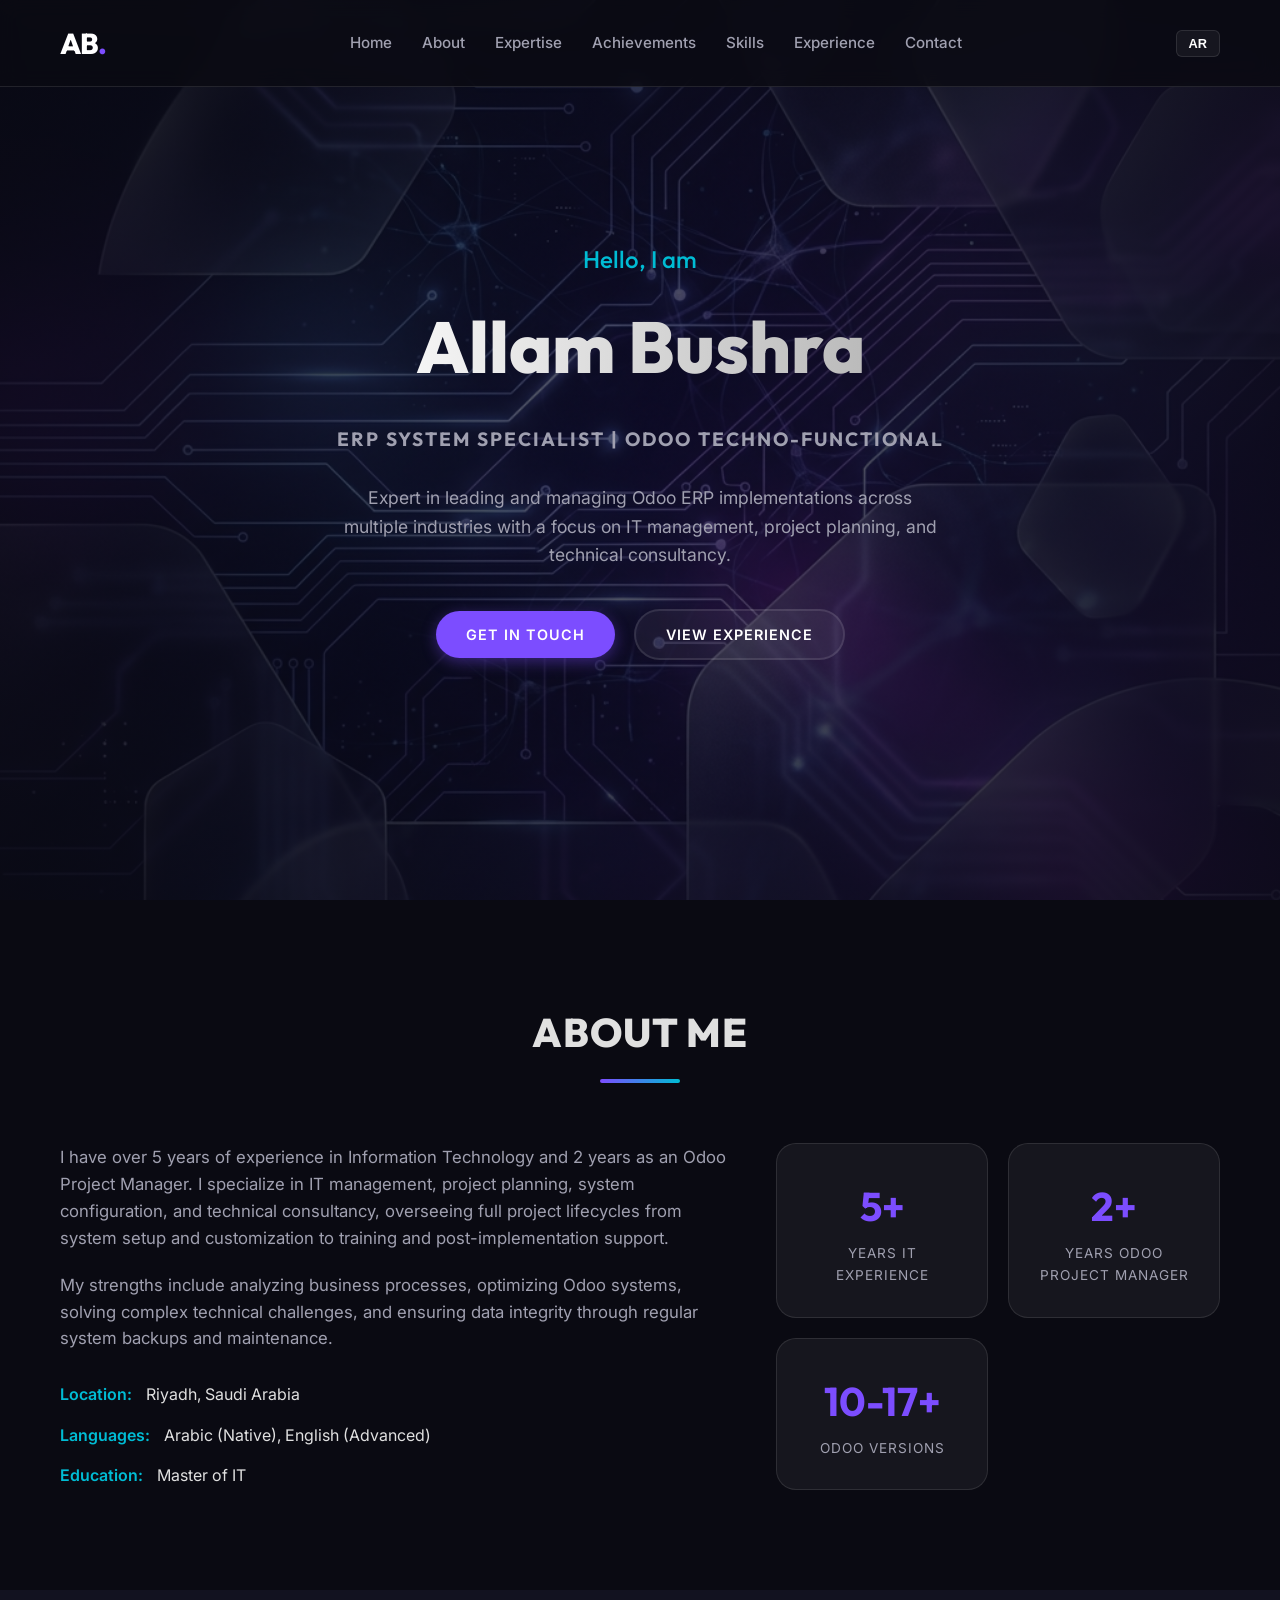
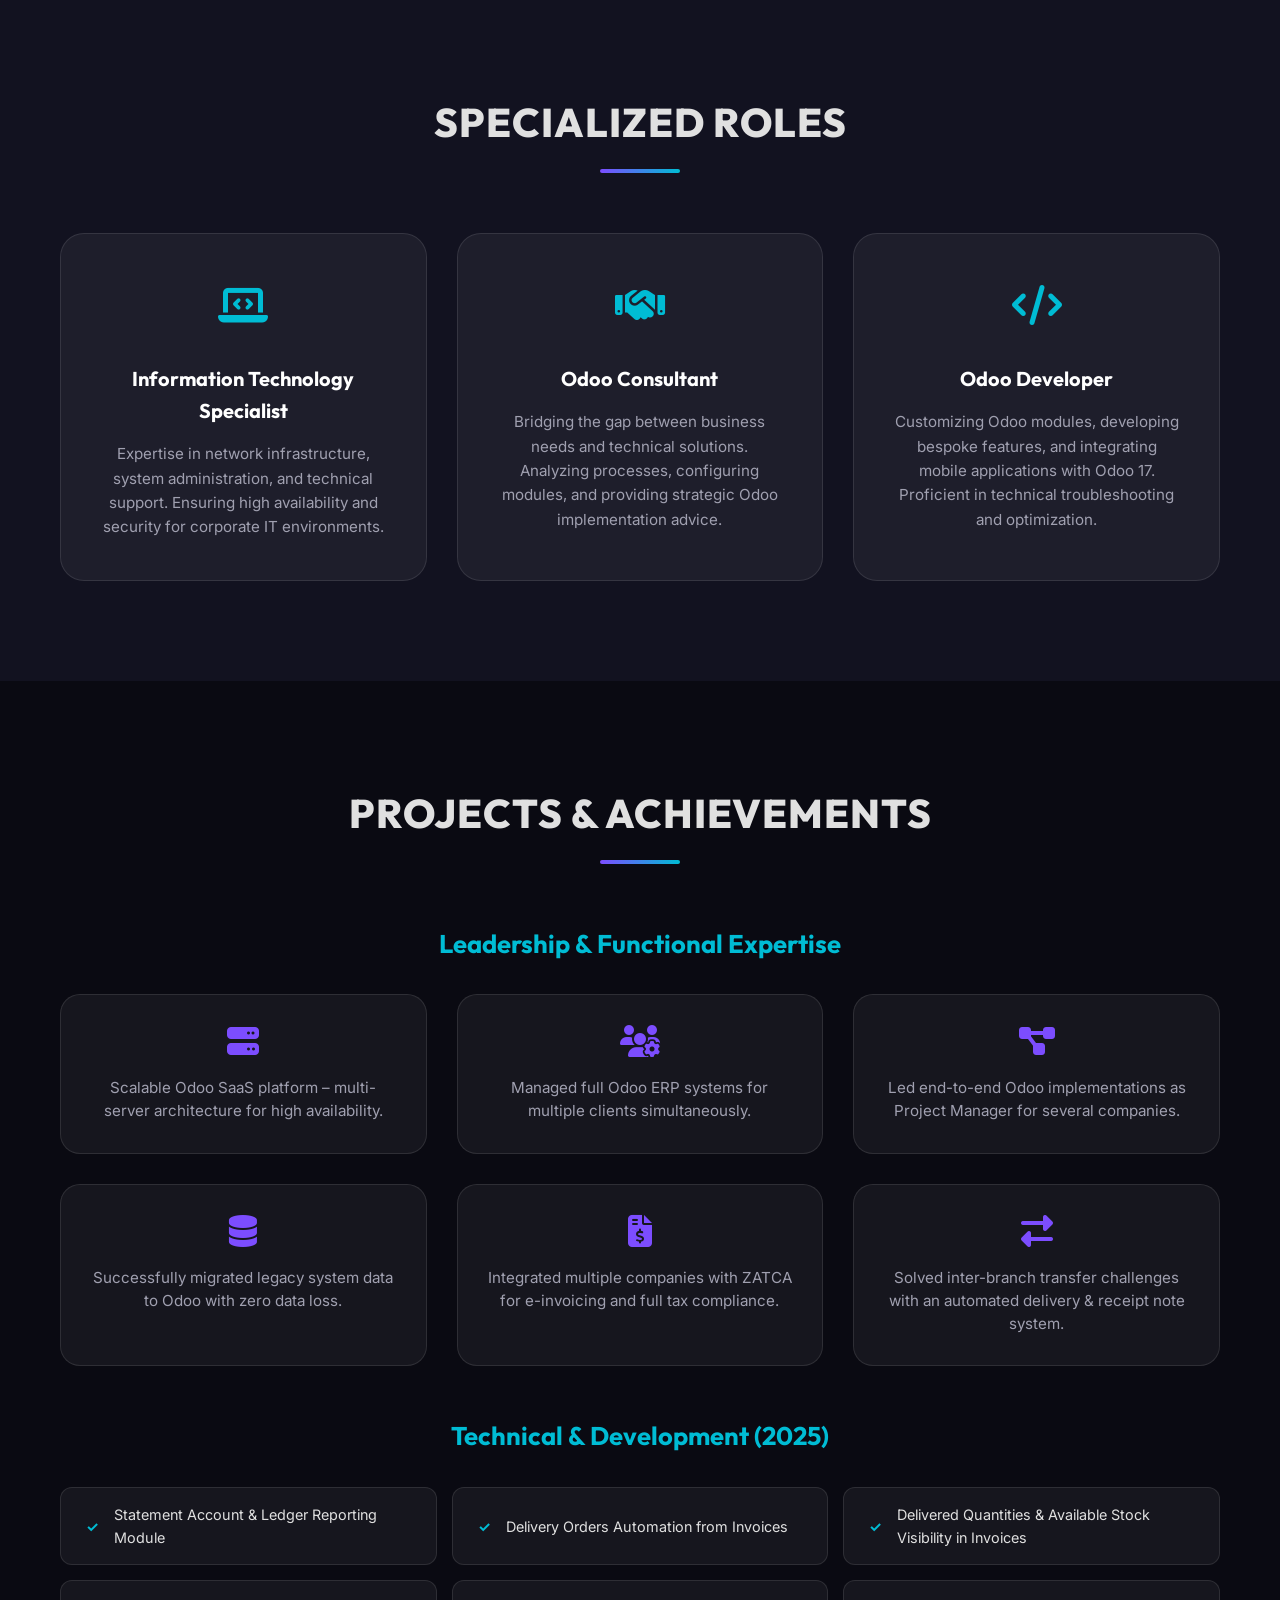
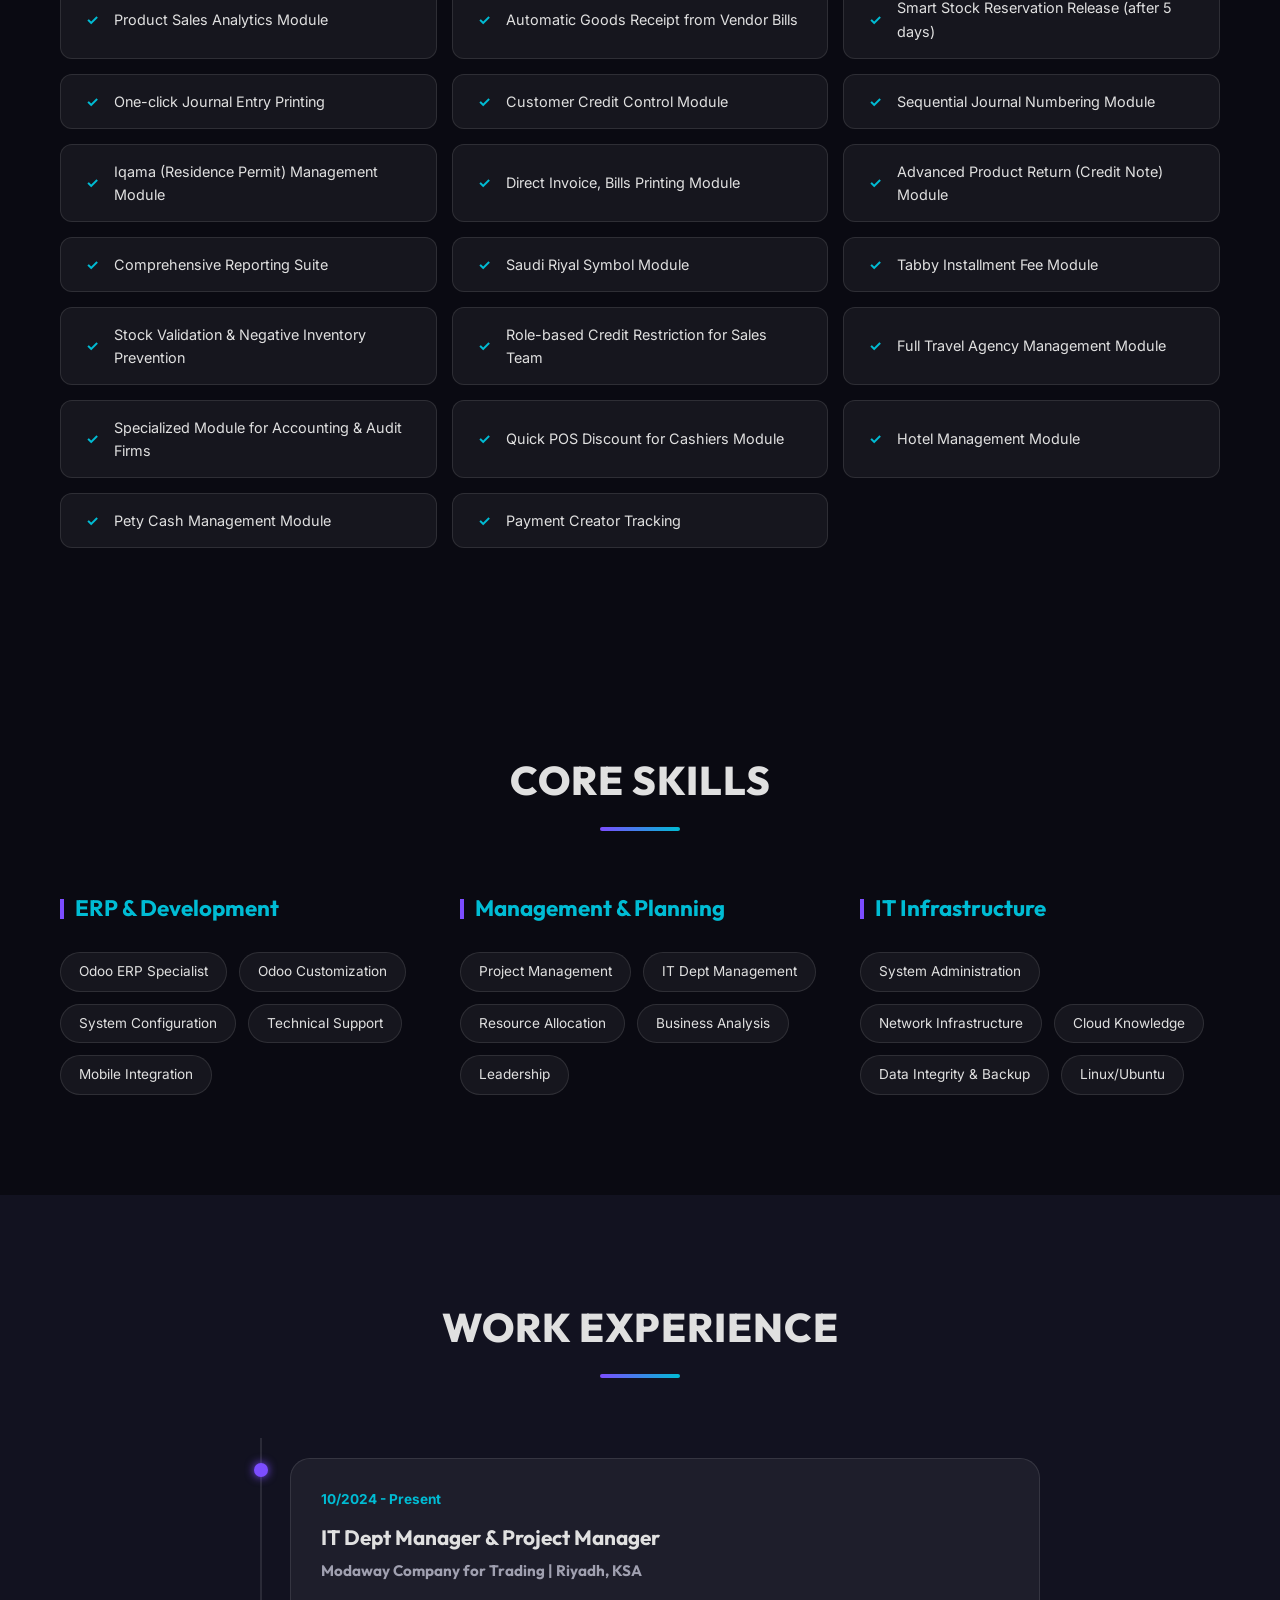
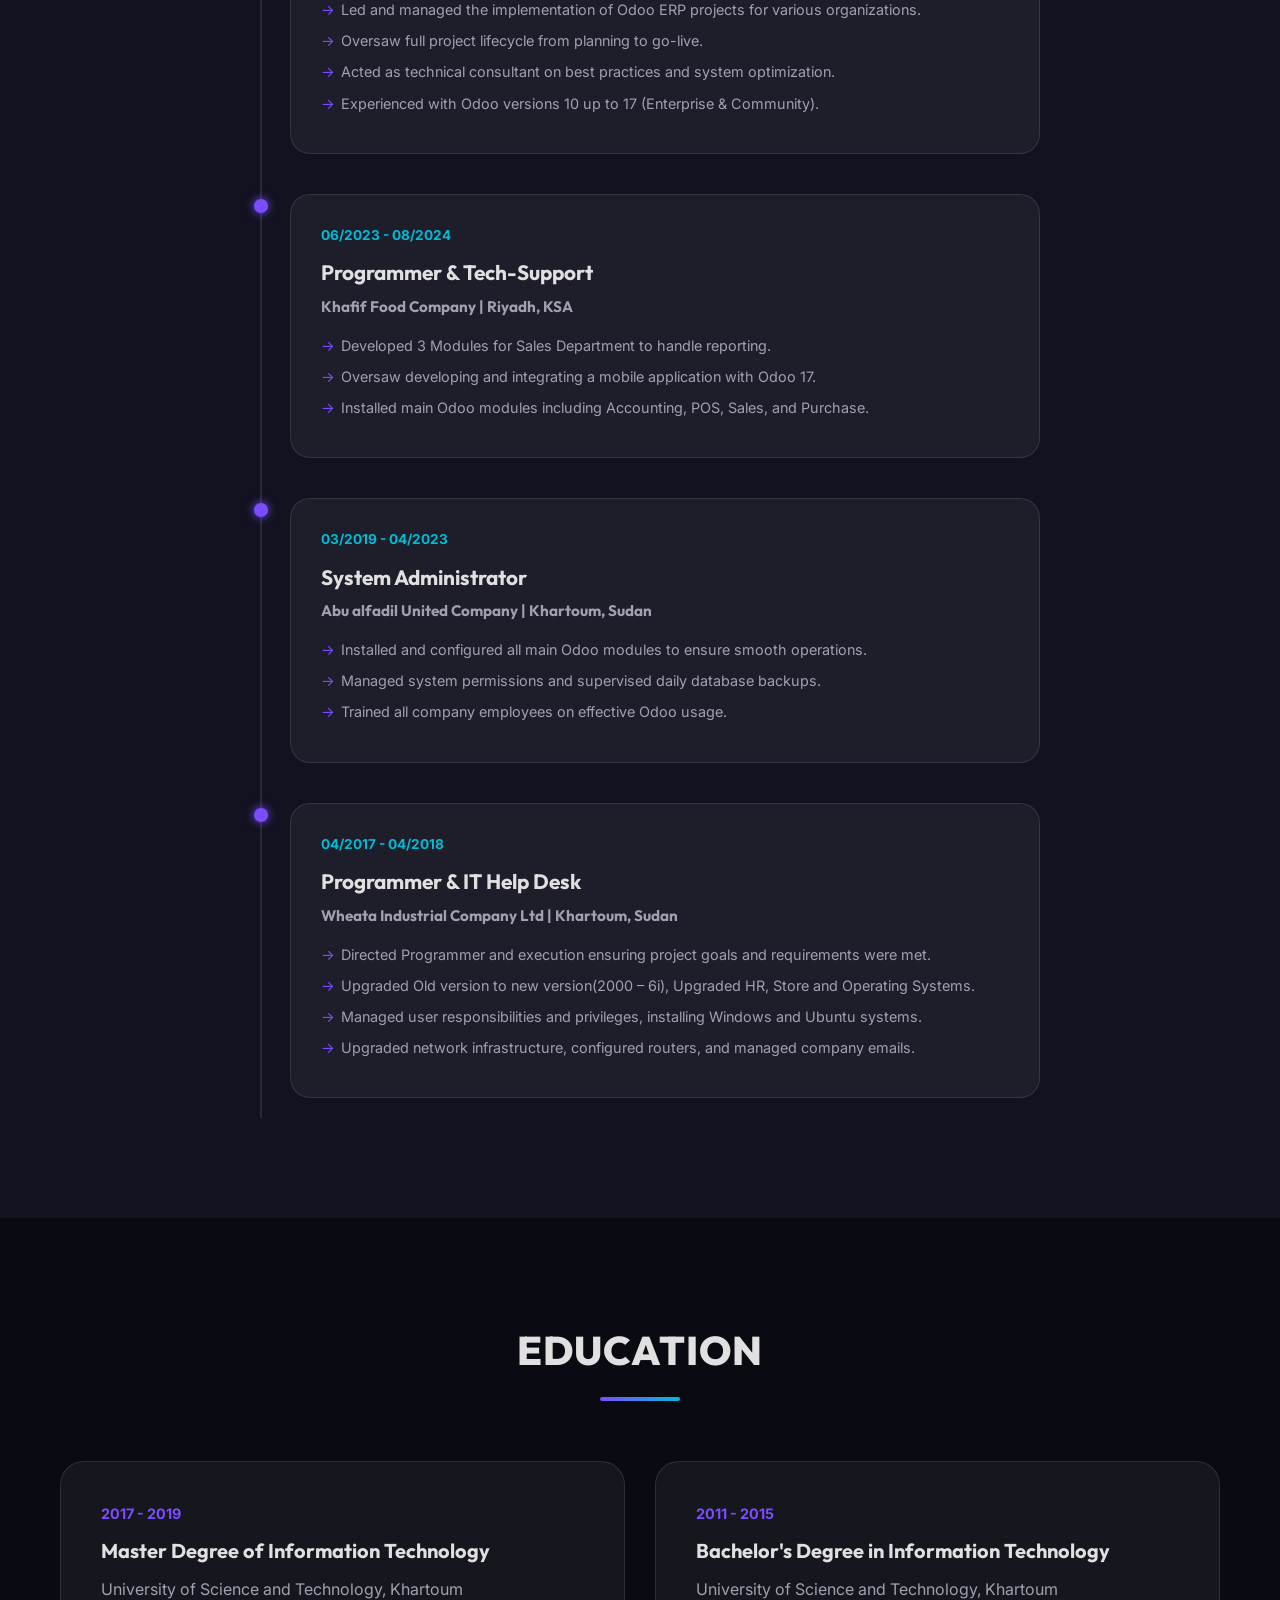
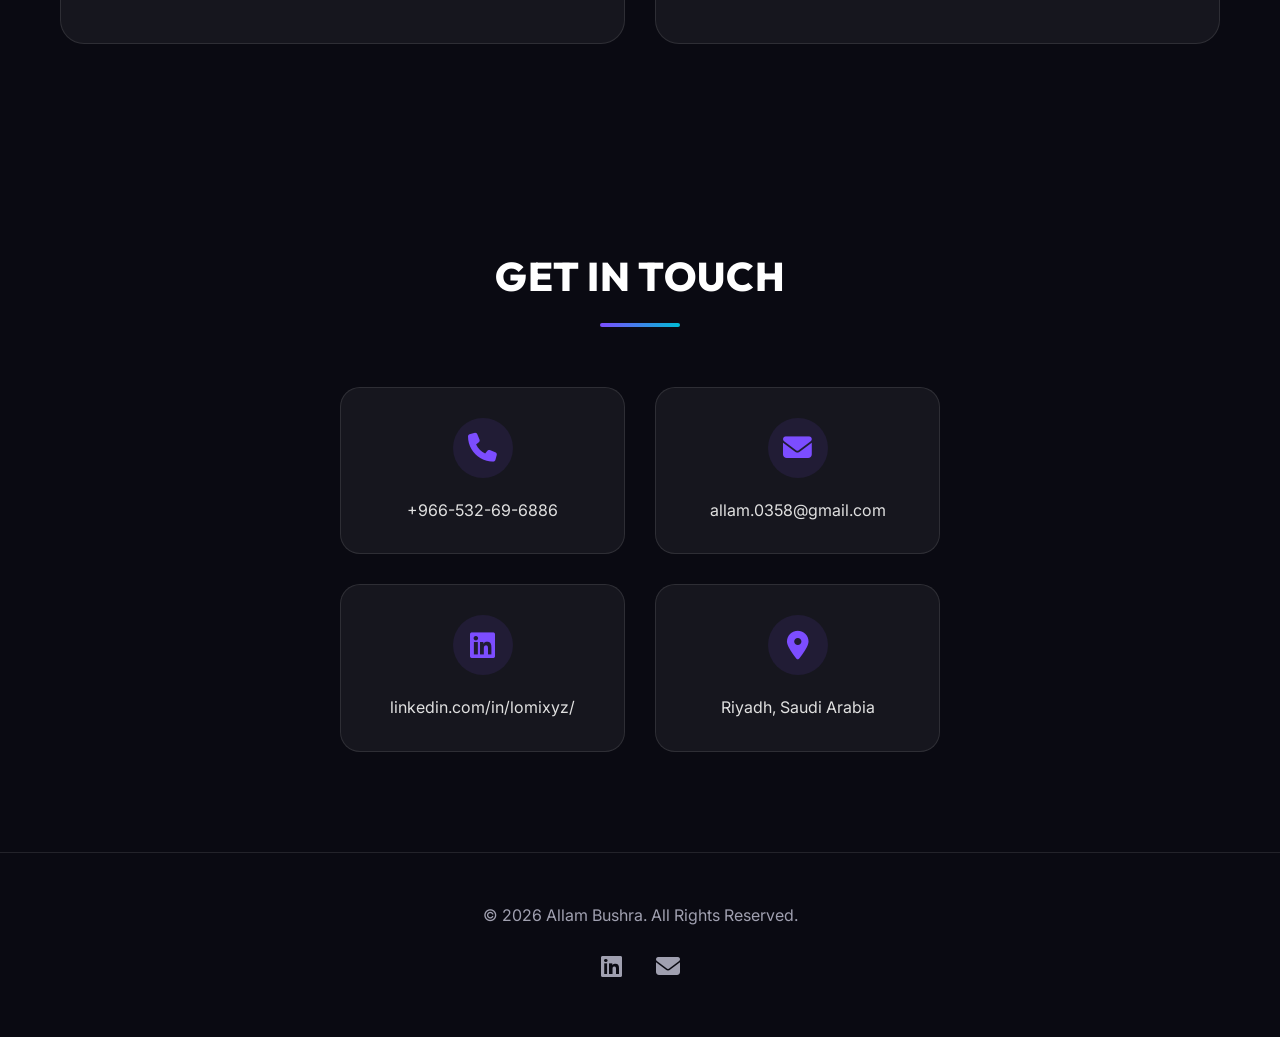
==== index.html @ 1b9d2739 "Add files via upload" ====
<!DOCTYPE html>
<html lang="en">
<head>
    <meta charset="UTF-8">
    <meta name="viewport" content="width=device-width, initial-scale=1.0">
    <title>Allam Bushra | ERP Specialist & Odoo Expert</title>
    <meta name="description" content="Portfolio of Allam Bushra, an ERP System Specialist, Odoo Consultant, and Odoo Developer.">
    <link rel="stylesheet" href="style.css">
    <!-- Google Fonts -->
    <link rel="preconnect" href="https://fonts.googleapis.com">
    <link rel="preconnect" href="https://fonts.gstatic.com" crossorigin>
    <link href="https://fonts.googleapis.com/css2?family=Inter:wght@300;400;500;600;700&family=Outfit:wght@300;400;500;600;700;800&family=Cairo:wght@300;400;600;700;900&display=swap" rel="stylesheet">
    <!-- Font Awesome -->
    <link rel="stylesheet" href="https://cdnjs.cloudflare.com/ajax/libs/font-awesome/6.4.0/css/all.min.css">
</head>
<body>
    <nav id="navbar">
        <div class="container">
            <div class="logo">AB<span>.</span></div>
            <ul class="nav-links">
                <li><a href="#hero" data-en="Home" data-ar="الرئيسية">Home</a></li>
                <li><a href="#about" data-en="About" data-ar="من أنا">About</a></li>
                <li><a href="#expertise" data-en="Expertise" data-ar="الخبرات">Expertise</a></li>
                <li><a href="#achievements" data-en="Achievements" data-ar="الإنجازات">Achievements</a></li>
                <li><a href="#skills" data-en="Skills" data-ar="المهارات">Skills</a></li>
                <li><a href="#experience" data-en="Experience" data-ar="الخبرة">Experience</a></li>
                <li><a href="#contact" data-en="Contact" data-ar="اتصل بي">Contact</a></li>
            </ul>
            <div class="nav-right">
                <button id="lang-toggle" class="lang-btn">AR</button>
                <div class="menu-btn"><i class="fas fa-bars"></i></div>
            </div>
        </div>
    </nav>

    <header id="hero">
        <div class="hero-overlay"></div>
        <div class="container">
            <div class="hero-content">
                <h2 class="fade-in" data-en="Hello, I am" data-ar="مرحباً، أنا">Hello, I am</h2>
                <h1 class="fade-in">Allam Bushra</h1>
                <h3 class="fade-in" data-en="ERP System Specialist | Odoo Techno-Functional" data-ar="أخصائي أنظمة ERP | تقني وظيفي أودو">ERP System Specialist | Odoo Techno-Functional</h3>
                <p class="fade-in" data-en="Expert in leading and managing Odoo ERP implementations across multiple industries with a focus on IT management, project planning, and technical consultancy." data-ar="خبير في قيادة وإدارة تطبيقات Odoo ERP عبر صناعات متعددة مع التركيز على إدارة تكنولوجيا المعلومات وتخطيط المشاريع والاستشارات الفنية.">Expert in leading and managing Odoo ERP implementations across multiple industries with a focus on IT management, project planning, and technical consultancy.</p>
                <div class="hero-btns fade-in">
                    <a href="#contact" class="btn btn-primary" data-en="Get In Touch" data-ar="تواصل معي">Get In Touch</a>
                    <a href="#experience" class="btn btn-secondary" data-en="View Experience" data-ar="عرض الخبرات">View Experience</a>
                </div>
            </div>
        </div>
    </header>

    <section id="about" class="section">
        <div class="container">
            <div class="section-title">
                <h2 data-en="About Me" data-ar="عني">About Me</h2>
                <div class="underline"></div>
            </div>
            <div class="about-grid">
                <div class="about-text">
                    <p data-en="I have over 5 years of experience in Information Technology and 2 years as an Odoo Project Manager. I specialize in IT management, project planning, system configuration, and technical consultancy, overseeing full project lifecycles from system setup and customization to training and post-implementation support." data-ar="لدي أكثر من 5 سنوات من الخبرة في تكنولوجيا المعلومات وسنتين كمدير مشروع أودو. أتخصص في إدارة تكنولوجيا المعلومات، وتخطيط المشاريع، وتكوين الأنظمة، والاستشارات الفنية، والإشراف على دورات حياة المشروع الكاملة من إعداد النظام وتخصيصه إلى التدريب ودعم ما بعد التنفيذ.">I have over 5 years of experience in Information Technology and 2 years as an Odoo Project Manager. I specialize in IT management, project planning, system configuration, and technical consultancy, overseeing full project lifecycles from system setup and customization to training and post-implementation support.</p>
                    <p data-en="My strengths include analyzing business processes, optimizing Odoo systems, solving complex technical challenges, and ensuring data integrity through regular system backups and maintenance." data-ar="تشمل نقاط قوتي تحليل العمليات التجارية، وتحسين أنظمة أودو، وحل التحديات التقنية المعقدة، وضمان سلامة البيانات من خلال النسخ الاحتياطي المنتظم للنظام والصيانة.">My strengths include analyzing business processes, optimizing Odoo systems, solving complex technical challenges, and ensuring data integrity through regular system backups and maintenance.</p>
                    <div class="personal-info">
                        <div class="info-item"><span data-en="Location:" data-ar="الموقع:">Location:</span> <span data-en="Riyadh, Saudi Arabia" data-ar="الرياض، المملكة العربية السعودية">Riyadh, Saudi Arabia</span></div>
                        <div class="info-item"><span data-en="Languages:" data-ar="اللغات:">Languages:</span> <span data-en="Arabic (Native), English (Advanced)" data-ar="العربية (أم)، الإنجليزية (متقدم)">Arabic (Native), English (Advanced)</span></div>
                        <div class="info-item"><span data-en="Education:" data-ar="التعليم:">Education:</span> <span data-en="Master of IT" data-ar="ماجستير تكنولوجيا المعلومات">Master of IT</span></div>
                    </div>
                </div>
                <div class="about-stats">
                    <div class="stat-card">
                        <h3>5+</h3>
                        <p data-en="Years IT Experience" data-ar="سنوات خبرة في تقنية المعلومات">Years IT Experience</p>
                    </div>
                    <div class="stat-card">
                        <h3>2+</h3>
                        <p data-en="Years Odoo Project Manager" data-ar="سنوات كمدير مشروع أودو">Years Odoo Project Manager</p>
                    </div>
                    <div class="stat-card">
                        <h3>10-17+</h3>
                        <p data-en="Odoo Versions" data-ar="إصدارات أودو">Odoo Versions</p>
                    </div>
                </div>
            </div>
        </div>
    </section>

    <section id="expertise" class="section bg-light">
        <div class="container">
            <div class="section-title">
                <h2 data-en="Specialized Roles" data-ar="الأدوار المتخصصة">Specialized Roles</h2>
                <div class="underline"></div>
            </div>
            <div class="expertise-grid">
                <div class="expertise-card fade-up">
                    <div class="icon"><i class="fas fa-laptop-code"></i></div>
                    <h3 data-en="Information Technology Specialist" data-ar="أخصائي تكنولوجيا المعلومات">Information Technology Specialist</h3>
                    <p data-en="Expertise in network infrastructure, system administration, and technical support. Ensuring high availability and security for corporate IT environments." data-ar="خبرة في البنية التحتية للشبكات، وإدارة الأنظمة، والدعم الفني. ضمان التوافر العالي والأمان لبيئات تكنولوجيا المعلومات في الشركات.">Expertise in network infrastructure, system administration, and technical support. Ensuring high availability and security for corporate IT environments.</p>
                </div>
                <div class="expertise-card fade-up">
                    <div class="icon"><i class="fas fa-handshake"></i></div>
                    <h3 data-en="Odoo Consultant" data-ar="مستشار أودو">Odoo Consultant</h3>
                    <p data-en="Bridging the gap between business needs and technical solutions. Analyzing processes, configuring modules, and providing strategic Odoo implementation advice." data-ar="جسور الفجوة بين احتياجات العمل والحلول التقنية. تحليل العمليات، وتكوين الوحدات، وتقديم المشورة الاستراتيجية لتنفيذ أودو.">Bridging the gap between business needs and technical solutions. Analyzing processes, configuring modules, and providing strategic Odoo implementation advice.</p>
                </div>
                <div class="expertise-card fade-up">
                    <div class="icon"><i class="fas fa-code"></i></div>
                    <h3 data-en="Odoo Developer" data-ar="مطور أودو">Odoo Developer</h3>
                    <p data-en="Customizing Odoo modules, developing bespoke features, and integrating mobile applications with Odoo 17. Proficient in technical troubleshooting and optimization." data-ar="تخصيص وحدات أودو، وتطوير ميزات مخصصة، ودمج تطبيقات الهاتف المحمول مع أودو 17. بارع في استكشاف الأخطاء الفنية وإصلاحها والتحسين.">Customizing Odoo modules, developing bespoke features, and integrating mobile applications with Odoo 17. Proficient in technical troubleshooting and optimization.</p>
                </div>
            </div>
        </div>
    </section>
    <section id="achievements" class="section">
        <div class="container">
            <div class="section-title">
                <h2 data-en="Projects & Achievements" data-ar="المشاريع والإنجازات">Projects & Achievements</h2>
                <div class="underline"></div>
            </div>

            <div class="achievement-category">
                <h3 data-en="Leadership & Functional Expertise" data-ar="الخبرة الوظيفية وقيادة المشاريع">Leadership & Functional Expertise</h3>
                <div class="achievement-grid">
                    <div class="achievement-card fade-up">
                        <i class="fas fa-server"></i>
                        <p data-en="Scalable Odoo SaaS platform – multi-server architecture for high availability." data-ar="منصة أودو SaaS قابلة للتوسع - هندسة خوادم متعددة لضمان التوافر العالي.">Scalable Odoo SaaS platform – multi-server architecture for high availability.</p>
                    </div>
                    <div class="achievement-card fade-up">
                        <i class="fas fa-users-cog"></i>
                        <p data-en="Managed full Odoo ERP systems for multiple clients simultaneously." data-ar="إدارة أنظمة أودو ERP الكاملة لعدة عملاء في وقت واحد.">Managed full Odoo ERP systems for multiple clients simultaneously.</p>
                    </div>
                    <div class="achievement-card fade-up">
                        <i class="fas fa-project-diagram"></i>
                        <p data-en="Led end-to-end Odoo implementations as Project Manager for several companies." data-ar="قيادة تنفيذ أودو من البداية إلى النهاية كمدير مشروع لعدة شركات.">Led end-to-end Odoo implementations as Project Manager for several companies.</p>
                    </div>
                    <div class="achievement-card fade-up">
                        <i class="fas fa-database"></i>
                        <p data-en="Successfully migrated legacy system data to Odoo with zero data loss." data-ar="ترحيل بيانات الأنظمة القديمة بنجاح إلى أودو دون فقدان أي بيانات.">Successfully migrated legacy system data to Odoo with zero data loss.</p>
                    </div>
                    <div class="achievement-card fade-up">
                        <i class="fas fa-file-invoice-dollar"></i>
                        <p data-en="Integrated multiple companies with ZATCA for e-invoicing and full tax compliance." data-ar="ربط عدة شركات مع هيئة الزكاة والضريبة والجمارك (ZATCA) للفلترة الإلكترونية والامتثال الضريبي الكامل.">Integrated multiple companies with ZATCA for e-invoicing and full tax compliance.</p>
                    </div>
                    <div class="achievement-card fade-up">
                        <i class="fas fa-exchange-alt"></i>
                        <p data-en="Solved inter-branch transfer challenges with an automated delivery & receipt note system." data-ar="حل تحديات التحويل بين الفروع باستخدام نظام آلي لمذكرات التسليم والاستلام.">Solved inter-branch transfer challenges with an automated delivery & receipt note system.</p>
                    </div>
                </div>
            </div>

            <div class="achievement-category mt-50">
                <h3 data-en="Technical & Development (2025)" data-ar="الإنجازات التقنية والتطويرية (2025)">Technical & Development (2025)</h3>
                <div class="achievement-list">
                    <div class="achievement-item fade-up" data-en="Statement Account & Ledger Reporting Module" data-ar="موديول كشف الحساب وتقارير الأستاذ العام">Statement Account & Ledger Reporting Module</div>
                    <div class="achievement-item fade-up" data-en="Delivery Orders Automation from Invoices" data-ar="أتمتة أوامر التسليم من الفواتير (توليد آلي لأوامر المخزون)">Delivery Orders Automation from Invoices</div>
                    <div class="achievement-item fade-up" data-en="Delivered Quantities & Available Stock Visibility in Invoices" data-ar="رؤية الكميات المسلمة والمخزون المتاح داخل الفواتير">Delivered Quantities & Available Stock Visibility in Invoices</div>
                    <div class="achievement-item fade-up" data-en="Product Sales Analytics Module" data-ar="موديول تحليلات مبيعات المنتجات">Product Sales Analytics Module</div>
                    <div class="achievement-item fade-up" data-en="Automatic Goods Receipt from Vendor Bills" data-ar="استلام البضائع الآلي من فواتير الموردين">Automatic Goods Receipt from Vendor Bills</div>
                    <div class="achievement-item fade-up" data-en="Smart Stock Reservation Release (after 5 days)" data-ar="إلغاء حجز المخزون الذكي (بعد 5 أيام)">Smart Stock Reservation Release (after 5 days)</div>
                    <div class="achievement-item fade-up" data-en="One-click Journal Entry Printing" data-ar="طباعة قيود اليومية بنقرة واحدة">One-click Journal Entry Printing</div>
                    <div class="achievement-item fade-up" data-en="Customer Credit Control Module" data-ar="موديول التحكم في ائتمان العملاء (منع الفواتير المتأخرة)">Customer Credit Control Module</div>
                    <div class="achievement-item fade-up" data-en="Sequential Journal Numbering Module" data-ar="موديول الترقيم التسلسلي لليومية لتسهيل الأرشفة">Sequential Journal Numbering Module</div>
                    <div class="achievement-item fade-up" data-en="Iqama (Residence Permit) Management Module" data-ar="موديول إدارة الإقامات (متابعة - تجديد - انتهاء)">Iqama (Residence Permit) Management Module</div>
                    <div class="achievement-item fade-up" data-en="Direct Invoice, Bills Printing Module" data-ar="موديول الطباعة المباشرة للفواتير والمطالبات">Direct Invoice, Bills Printing Module</div>
                    <div class="achievement-item fade-up" data-en="Advanced Product Return (Credit Note) Module" data-ar="موديول مرتجع المنتجات المتقدم (إشعار دائن ذكي)">Advanced Product Return (Credit Note) Module</div>
                    <div class="achievement-item fade-up" data-en="Comprehensive Reporting Suite" data-ar="مجموعة تقارير شاملة (مبيعات، مناديب، تحصيلات)">Comprehensive Reporting Suite</div>
                    <div class="achievement-item fade-up" data-en="Saudi Riyal Symbol Module" data-ar="موديول رمز الريال السعودي">Saudi Riyal Symbol Module</div>
                    <div class="achievement-item fade-up" data-en="Tabby Installment Fee Module" data-ar="موديول رسوم أقساط تابي">Tabby Installment Fee Module</div>
                    <div class="achievement-item fade-up" data-en="Stock Validation & Negative Inventory Prevention" data-ar="التحقق من المخزون ومنع المخزون السالب">Stock Validation & Negative Inventory Prevention</div>
                    <div class="achievement-item fade-up" data-en="Role-based Credit Restriction for Sales Team" data-ar="قيود الائتمان القائمة على الأدوار لفريق المبيعات">Role-based Credit Restriction for Sales Team</div>
                    <div class="achievement-item fade-up" data-en="Full Travel Agency Management Module" data-ar="موديول كامل لإدارة وكالات السفر والسياحة">Full Travel Agency Management Module</div>
                    <div class="achievement-item fade-up" data-en="Specialized Module for Accounting & Audit Firms" data-ar="موديول متخصص لشركات المحاسبة والمراجعة">Specialized Module for Accounting & Audit Firms</div>
                    <div class="achievement-item fade-up" data-en="Quick POS Discount for Cashiers Module" data-ar="موديول خصم نقاط البيع السريع للكاشير">Quick POS Discount for Cashiers Module</div>
                    <div class="achievement-item fade-up" data-en="Hotel Management Module" data-ar="موديول إدارة الفنادق (حجز غرف، طلبات عبر الإنترنت)">Hotel Management Module</div>
                    <div class="achievement-item fade-up" data-en="Pety Cash Management Module" data-ar="موديول إدارة العهدة النقدية (المصروفات النثرية)">Petty Cash Management Module</div>
                    <div class="achievement-item fade-up" data-en="Payment Creator Tracking" data-ar="تتبع منشئ الدفع (إظهار من قام بإنشاء كل دفعة)">Payment Creator Tracking</div>
                </div>
            </div>
        </div>
    </section>
    <section id="skills" class="section">
        <div class="container">
            <div class="section-title">
                <h2 data-en="Core Skills" data-ar="المهارات الأساسية">Core Skills</h2>
                <div class="underline"></div>
            </div>
            <div class="skills-grid">
                <div class="skill-category">
                    <h3 data-en="ERP & Development" data-ar="ERP والتطوير">ERP & Development</h3>
                    <div class="skill-tags">
                        <span class="tag" data-en="Odoo ERP Specialist" data-ar="أخصائي أودو ERP">Odoo ERP Specialist</span>
                        <span class="tag" data-en="Odoo Customization" data-ar="تخصيص أودو">Odoo Customization</span>
                        <span class="tag" data-en="System Configuration" data-ar="تكوين الأنظمة">System Configuration</span>
                        <span class="tag" data-en="Technical Support" data-ar="الدعم الفني">Technical Support</span>
                        <span class="tag" data-en="Mobile Integration" data-ar="تكامل الهاتف المحمول">Mobile Integration</span>
                    </div>
                </div>
                <div class="skill-category">
                    <h3 data-en="Management & Planning" data-ar="الإدارة والتخطيط">Management & Planning</h3>
                    <div class="skill-tags">
                        <span class="tag" data-en="Project Management" data-ar="إدارة المشاريع">Project Management</span>
                        <span class="tag" data-en="IT Dept Management" data-ar="إدارة قسم تقنية المعلومات">IT Dept Management</span>
                        <span class="tag" data-en="Resource Allocation" data-ar="تخصيص الموارد">Resource Allocation</span>
                        <span class="tag" data-en="Business Analysis" data-ar="تحليل الأعمال">Business Analysis</span>
                        <span class="tag" data-en="Leadership" data-ar="القيادة">Leadership</span>
                    </div>
                </div>
                <div class="skill-category">
                    <h3 data-en="IT Infrastructure" data-ar="البنية التحتية">IT Infrastructure</h3>
                    <div class="skill-tags">
                        <span class="tag" data-en="System Administration" data-ar="إدارة الأنظمة">System Administration</span>
                        <span class="tag" data-en="Network Infrastructure" data-ar="البنية التحتية للشبكة">Network Infrastructure</span>
                        <span class="tag" data-en="Cloud Knowledge" data-ar="معرفة سحابية">Cloud Knowledge</span>
                        <span class="tag" data-en="Data Integrity & Backup" data-ar="سلامة البيانات والنسخ الاحتياطي">Data Integrity & Backup</span>
                        <span class="tag" data-en="Linux/Ubuntu" data-ar="لينكس/أوبونتو">Linux/Ubuntu</span>
                    </div>
                </div>
            </div>
        </div>
    </section>

    <section id="experience" class="section bg-light">
        <div class="container">
            <div class="section-title">
                <h2 data-en="Work Experience" data-ar="الخبرة العملية">Work Experience</h2>
                <div class="underline"></div>
            </div>
            <div class="timeline">
                <div class="timeline-item">
                    <div class="timeline-dot"></div>
                    <div class="timeline-content">
                        <span class="date">10/2024 - <span data-en="Present" data-ar="الآن">Present</span></span>
                        <h3 data-en="IT Dept Manager & Project Manager" data-ar="مدير قسم تكنولوجيا المعلومات ومدير مشروع">IT Dept Manager & Project Manager</h3>
                        <h4 data-en="Modaway Company for Trading | Riyadh, KSA" data-ar="شركة موداواي للتجارة | الرياض، المملكة العربية السعودية">Modaway Company for Trading | Riyadh, KSA</h4>
                        <ul>
                            <li data-en="Led and managed the implementation of Odoo ERP projects for various organizations." data-ar="قيادة وإدارة تنفيذ مشاريع أودو ERP لمختلف المنظمات.">Led and managed the implementation of Odoo ERP projects for various organizations.</li>
                            <li data-en="Oversaw full project lifecycle from planning to go-live." data-ar="الإشراف على دورة حياة المشروع الكاملة من التخطيط إلى التشغيل.">Oversaw full project lifecycle from planning to go-live.</li>
                            <li data-en="Acted as technical consultant on best practices and system optimization." data-ar="العمل كمستشار فني لأفضل الممارسات وتحسين الأنظمة.">Acted as technical consultant on best practices and system optimization.</li>
                            <li data-en="Experienced with Odoo versions 10 up to 17 (Enterprise & Community)." data-ar="خبرة في إصدارات أودو من 10 إلى 17 (نسخ المؤسسات والمجتمع).">Experienced with Odoo versions 10 up to 17 (Enterprise & Community).</li>
                        </ul>
                    </div>
                </div>
                <div class="timeline-item">
                    <div class="timeline-dot"></div>
                    <div class="timeline-content">
                        <span class="date">06/2023 - 08/2024</span>
                        <h3 data-en="Programmer & Tech-Support" data-ar="مبرمج ودعم فني">Programmer & Tech-Support</h3>
                        <h4 data-en="Khafif Food Company | Riyadh, KSA" data-ar="شركة خفيف للمواد الغذائية | الرياض، المملكة العربية السعودية">Khafif Food Company | Riyadh, KSA</h4>
                        <ul>
                            <li data-en="Developed 3 Modules for Sales Department to handle reporting." data-ar="تطوير 3 وحدات لقسم المبيعات للتعامل مع التقارير.">Developed 3 Modules for Sales Department to handle reporting.</li>
                            <li data-en="Oversaw developing and integrating a mobile application with Odoo 17." data-ar="الإشراف على تطوير ودمج تطبيق الهاتف المحمول مع أودو 17.">Oversaw developing and integrating a mobile application with Odoo 17.</li>
                            <li data-en="Installed main Odoo modules including Accounting, POS, Sales, and Purchase." data-ar="تثبيت وحدات أودو الرئيسية بما في ذلك المحاسبة، ونقاط البيع، والمبيعات، والمشتريات.">Installed main Odoo modules including Accounting, POS, Sales, and Purchase.</li>
                        </ul>
                    </div>
                </div>
                <div class="timeline-item">
                    <div class="timeline-dot"></div>
                    <div class="timeline-content">
                        <span class="date">03/2019 - 04/2023</span>
                        <h3 data-en="System Administrator" data-ar="مدير نظام">System Administrator</h3>
                        <h4 data-en="Abu alfadil United Company | Khartoum, Sudan" data-ar="شركة أبو الفضل المتحدة | الخرطوم، السودان">Abu alfadil United Company | Khartoum, Sudan</h4>
                        <ul>
                            <li data-en="Installed and configured all main Odoo modules to ensure smooth operations." data-ar="تثبيت وتكوين جميع وحدات أودو الرئيسية لضمان سلاسة العمليات.">Installed and configured all main Odoo modules to ensure smooth operations.</li>
                            <li data-en="Managed system permissions and supervised daily database backups." data-ar="إدارة أذونات النظام والإشراف على النسخ الاحتياطي اليومي لقاعدة البيانات.">Managed system permissions and supervised daily database backups.</li>
                            <li data-en="Trained all company employees on effective Odoo usage." data-ar="تدريب جميع موظفي الشركة على الاستخدام الفعال لأودو.">Trained all company employees on effective Odoo usage.</li>
                        </ul>
                    </div>
                </div>
                <div class="timeline-item">
                    <div class="timeline-dot"></div>
                    <div class="timeline-content">
                        <span class="date">04/2017 - 04/2018</span>
                        <h3 data-en="Programmer & IT Help Desk" data-ar="مبرمج ودعم فني تقني">Programmer & IT Help Desk</h3>
                        <h4 data-en="Wheata Industrial Company Ltd | Khartoum, Sudan" data-ar="شركة ويتا الصناعية المحدودة | الخرطوم، السودان">Wheata Industrial Company Ltd | Khartoum, Sudan</h4>
                        <ul>
                            <li data-en="Directed Programmer and execution ensuring project goals and requirements were met." data-ar="توجيه البرمجة والتنفيذ لضمان تلبية أهداف ومتطلبات المشروع.">Directed Programmer and execution ensuring project goals and requirements were met.</li>
                            <li data-en="Upgraded Old version to new version(2000 – 6i), Upgraded HR, Store and Operating Systems." data-ar="ترقية الإصدار القديم إلى الجديد (2000 – 6i)، وترقية أنظمة الموارد البشرية والمخازن والتشغيل.">Upgraded Old version to new version(2000 – 6i), Upgraded HR, Store and Operating Systems.</li>
                            <li data-en="Managed user responsibilities and privileges, installing Windows and Ubuntu systems." data-ar="إدارة مسؤوليات وصلاحيات المستخدمين، وتثبيت أنظمة ويندوز وأوبونتو.">Managed user responsibilities and privileges, installing Windows and Ubuntu systems.</li>
                            <li data-en="Upgraded network infrastructure, configured routers, and managed company emails." data-ar="ترقية البنية التحتية للشبكة، وتكوين أجهزة التوجيه (Routers)، وإدارة البريد الإلكتروني للشركة.">Upgraded network infrastructure, configured routers, and managed company emails.</li>
                        </ul>
                    </div>
                </div>
            </div>
        </div>
    </section>

    <section id="education" class="section">
        <div class="container">
            <div class="section-title">
                <h2 data-en="Education" data-ar="التعليم">Education</h2>
                <div class="underline"></div>
            </div>
            <div class="edu-grid">
                <div class="edu-card">
                    <div class="year">2017 - 2019</div>
                    <h3 data-en="Master Degree of Information Technology" data-ar="درجة الماجستير في تكنولوجيا المعلومات">Master Degree of Information Technology</h3>
                    <p data-en="University of Science and Technology, Khartoum" data-ar="جامعة العلوم والتكنولوجيا، الخرطوم">University of Science and Technology, Khartoum</p>
                </div>
                <div class="edu-card">
                    <div class="year">2011 - 2015</div>
                    <h3 data-en="Bachelor's Degree in Information Technology" data-ar="درجة البكالوريوس في تكنولوجيا المعلومات">Bachelor's Degree in Information Technology</h3>
                    <p data-en="University of Science and Technology, Khartoum" data-ar="جامعة العلوم والتكنولوجيا، الخرطوم">University of Science and Technology, Khartoum</p>
                </div>
            </div>
        </div>
    </section>

    <section id="contact" class="section bg-dark">
        <div class="container">
            <div class="section-title white">
                <h2 data-en="Get In Touch" data-ar="تواصل معي">Get In Touch</h2>
                <div class="underline"></div>
            </div>
            <div class="contact-grid">
                <div class="contact-info">
                    <div class="contact-item">
                        <i class="fas fa-phone"></i>
                        <p>+966-532-69-6886</p>
                    </div>
                    <div class="contact-item">
                        <i class="fas fa-envelope"></i>
                        <p>allam.0358@gmail.com</p>
                    </div>
                    <div class="contact-item">
                        <i class="fab fa-linkedin"></i>
                        <p><a href="https://www.linkedin.com/in/lomixyz/" target="_blank">linkedin.com/in/lomixyz/</a></p>
                    </div>
                    <div class="contact-item">
                        <i class="fas fa-map-marker-alt"></i>
                        <p data-en="Riyadh, Saudi Arabia" data-ar="الرياض، المملكة العربية السعودية">Riyadh, Saudi Arabia</p>
                    </div>
                </div>
            </div>
        </div>
    </section>

    <footer>
        <div class="container">
            <p>&copy; <span id="year"></span> Allam Bushra. <span data-en="All Rights Reserved." data-ar="جميع الحقوق محفوظة.">All Rights Reserved.</span></p>
            <div class="social-links">
                <a href="#"><i class="fab fa-linkedin"></i></a>
                <a href="#"><i class="fas fa-envelope"></i></a>
            </div>
        </div>
    </footer>

    <script src="script.js"></script>
</body>
</html>
---- style.css ----
:root {
    --primary-color: #7c4dff; /* Electric Purple */
    --secondary-color: #00bcd4; /* Cyan */
    --accent-color: #ff4081; /* Pink accent */
    --bg-dark: #0a0a12;
    --bg-light: #121220;
    --text-main: #e0e0e0;
    --text-muted: #a0a0b0;
    --white: #ffffff;
    --glass: rgba(255, 255, 255, 0.05);
    --glass-border: rgba(255, 255, 255, 0.1);
    --shadow: 0 8px 32px 0 rgba(0, 0, 0, 0.37);
    --transition: all 0.3s cubic-bezier(0.4, 0, 0.2, 1);
}

* {
    margin: 0;
    padding: 0;
    box-sizing: border-box;
}

html {
    scroll-behavior: smooth;
}

body {
    font-family: 'Inter', sans-serif;
    background-color: var(--bg-dark);
    color: var(--text-main);
    line-height: 1.6;
    overflow-x: hidden;
    transition: background 0.3s ease;
}

/* RTL Support */
body.rtl {
    direction: rtl;
    font-family: 'Cairo', 'Inter', sans-serif;
}

h1, h2, h3, h4, .logo {
    font-family: 'Outfit', sans-serif;
}

body.rtl h1, body.rtl h2, body.rtl h3, body.rtl h4, body.rtl .logo {
    font-family: 'Cairo', 'Outfit', sans-serif;
}

.container {
    max-width: 1200px;
    margin: 0 auto;
    padding: 0 20px;
}

section {
    padding: 100px 0;
}

.section-title {
    text-align: center;
    margin-bottom: 60px;
}

.section-title h2 {
    font-size: 2.5rem;
    font-weight: 800;
    letter-spacing: 1px;
    text-transform: uppercase;
    margin-bottom: 15px;
}

.section-title .underline {
    width: 80px;
    height: 4px;
    background: linear-gradient(to right, var(--primary-color), var(--secondary-color));
    margin: 0 auto;
    border-radius: 2px;
}

.bg-light {
    background-color: var(--bg-light);
}

.bg-dark {
    background-color: var(--bg-dark);
}

/* Navbar */
#navbar {
    position: fixed;
    top: 0;
    width: 100%;
    z-index: 1000;
    background: rgba(10, 10, 18, 0.8);
    backdrop-filter: blur(10px);
    border-bottom: 1px solid var(--glass-border);
    padding: 20px 0;
    transition: var(--transition);
}

#navbar .container {
    display: flex;
    justify-content: space-between;
    align-items: center;
}

.logo {
    font-size: 1.8rem;
    font-weight: 800;
    color: var(--white);
    letter-spacing: -1px;
}

.logo span {
    color: var(--primary-color);
}

.nav-links {
    display: flex;
    list-style: none;
}

.nav-links li {
    margin-left: 30px;
}

body.rtl .nav-links li {
    margin-left: 0;
    margin-right: 30px;
}

.nav-links a {
    text-decoration: none;
    color: var(--text-muted);
    font-weight: 500;
    font-size: 0.95rem;
    transition: var(--transition);
    position: relative;
}

.nav-links a::after {
    content: '';
    position: absolute;
    bottom: -5px;
    left: 0;
    width: 0;
    height: 2px;
    background-color: var(--primary-color);
    transition: var(--transition);
}

body.rtl .nav-links a::after {
    left: auto;
    right: 0;
}

.nav-links a:hover {
    color: var(--white);
}

.nav-links a:hover::after {
    width: 100%;
}

.nav-right {
    display: flex;
    align-items: center;
    gap: 20px;
}

.lang-btn {
    background: var(--glass);
    border: 1px solid var(--glass-border);
    color: var(--white);
    padding: 5px 12px;
    border-radius: 6px;
    cursor: pointer;
    font-weight: 600;
    font-size: 0.8rem;
    transition: var(--transition);
}

.lang-btn:hover {
    background: var(--primary-color);
    border-color: var(--primary-color);
}

.menu-btn {
    display: none;
    color: var(--white);
    font-size: 1.5rem;
    cursor: pointer;
}

/* Hero Section */
#hero {
    height: 100vh;
    background: url('assets/hero-bg.png') no-repeat center center/cover;
    position: relative;
    display: flex;
    align-items: center;
    justify-content: center;
    text-align: center;
}

.hero-overlay {
    position: absolute;
    top: 0;
    left: 0;
    width: 100%;
    height: 100%;
    background: radial-gradient(circle, rgba(10, 10, 18, 0.6) 0%, rgba(10, 10, 18, 0.9) 100%);
}

.hero-content {
    position: relative;
    z-index: 1;
    max-width: 800px;
}

.hero-content h2 {
    font-size: 1.5rem;
    color: var(--secondary-color);
    margin-bottom: 10px;
    font-weight: 500;
}

.hero-content h1 {
    font-size: 4.5rem;
    font-weight: 800;
    margin-bottom: 20px;
    background: linear-gradient(to right, var(--white), #b0b0b0);
    -webkit-background-clip: text;
    -webkit-text-fill-color: transparent;
}

.hero-content h3 {
    font-size: 1.2rem;
    color: var(--text-muted);
    margin-bottom: 30px;
    letter-spacing: 2px;
    text-transform: uppercase;
}

.hero-content p {
    font-size: 1.1rem;
    margin-bottom: 40px;
    color: var(--text-muted);
    max-width: 600px;
    margin-left: auto;
    margin-right: auto;
}

/* Buttons */
.btn {
    display: inline-block;
    padding: 12px 30px;
    border-radius: 50px;
    text-decoration: none;
    font-weight: 600;
    transition: var(--transition);
    cursor: pointer;
    font-size: 0.9rem;
    text-transform: uppercase;
    letter-spacing: 1px;
}

.btn-primary {
    background-color: var(--primary-color);
    color: var(--white);
    box-shadow: 0 4px 15px rgba(124, 77, 255, 0.4);
}

.btn-primary:hover {
    transform: translateY(-3px);
    box-shadow: 0 6px 20px rgba(124, 77, 255, 0.6);
}

.btn-secondary {
    border: 2px solid var(--glass-border);
    color: var(--white);
    margin-left: 15px;
    background: var(--glass);
}

body.rtl .btn-secondary {
    margin-left: 0;
    margin-right: 15px;
}

.btn-secondary:hover {
    background: var(--glass-border);
    transform: translateY(-3px);
}

/* About Section */
.about-grid {
    display: grid;
    grid-template-columns: 1.5fr 1fr;
    gap: 50px;
    align-items: center;
}

.about-text p {
    margin-bottom: 20px;
    font-size: 1.05rem;
    color: var(--text-muted);
}

.personal-info {
    display: grid;
    grid-template-columns: 1fr;
    gap: 15px;
    margin-top: 30px;
}

.info-item span:first-child {
    color: var(--secondary-color);
    font-weight: 600;
    margin-right: 10px;
}

body.rtl .info-item span:first-child {
    margin-right: 0;
    margin-left: 10px;
}

.about-stats {
    display: grid;
    grid-template-columns: 1fr 1fr;
    gap: 20px;
}

.stat-card {
    background: var(--glass);
    padding: 30px;
    border-radius: 20px;
    border: 1px solid var(--glass-border);
    text-align: center;
    transition: var(--transition);
}

.stat-card:hover {
    transform: translateY(-10px);
    background: rgba(255, 255, 255, 0.08);
}

.stat-card h3 {
    font-size: 2.5rem;
    color: var(--primary-color);
    margin-bottom: 5px;
}

.stat-card p {
    font-size: 0.85rem;
    text-transform: uppercase;
    letter-spacing: 1px;
    color: var(--text-muted);
}

/* Expertise Section */
.expertise-grid {
    display: grid;
    grid-template-columns: repeat(3, 1fr);
    gap: 30px;
}

.expertise-card {
    background: var(--glass);
    padding: 40px;
    border-radius: 24px;
    border: 1px solid var(--glass-border);
    text-align: center;
    transition: var(--transition);
}

.expertise-card:hover {
    background: rgba(255, 255, 255, 0.08);
    transform: translateY(-10px);
    border-color: var(--primary-color);
}

.expertise-card .icon {
    font-size: 2.5rem;
    color: var(--secondary-color);
    margin-bottom: 25px;
}

.expertise-card h3 {
    font-size: 1.25rem;
    margin-bottom: 15px;
    color: var(--white);
}

.expertise-card p {
    color: var(--text-muted);
    font-size: 0.95rem;
}

/* Achievements Section */
.mt-50 {
    margin-top: 50px;
}

.achievement-category h3 {
    font-size: 1.6rem;
    margin-bottom: 30px;
    color: var(--secondary-color);
    text-align: center;
}

.achievement-grid {
    display: grid;
    grid-template-columns: repeat(auto-fit, minmax(300px, 1fr));
    gap: 30px;
}

.achievement-card {
    background: var(--glass);
    padding: 30px;
    border-radius: 20px;
    border: 1px solid var(--glass-border);
    display: flex;
    flex-direction: column;
    align-items: center;
    text-align: center;
    transition: var(--transition);
}

.achievement-card:hover {
    transform: translateY(-10px);
    background: rgba(255, 255, 255, 0.08);
    border-color: var(--primary-color);
}

.achievement-card i {
    font-size: 2rem;
    color: var(--primary-color);
    margin-bottom: 20px;
}

.achievement-card p {
    font-size: 0.95rem;
    color: var(--text-muted);
    line-height: 1.5;
}

.achievement-list {
    display: grid;
    grid-template-columns: repeat(auto-fit, minmax(280px, 1fr));
    gap: 15px;
}

.achievement-item {
    background: var(--glass);
    padding: 15px 25px;
    border-radius: 12px;
    border: 1px solid var(--glass-border);
    font-size: 0.9rem;
    color: var(--text-main);
    display: flex;
    align-items: center;
    transition: var(--transition);
}

.achievement-item::before {
    content: '✓';
    color: var(--secondary-color);
    margin-right: 15px;
    font-weight: bold;
}

body.rtl .achievement-item::before {
    margin-right: 0;
    margin-left: 15px;
}

.achievement-item:hover {
    background: var(--glass-border);
    border-color: var(--secondary-color);
    transform: translateX(5px);
}

body.rtl .achievement-item:hover {
    transform: translateX(-5px);
}

/* Skills Section */
.skills-grid {
    display: grid;
    grid-template-columns: repeat(3, 1fr);
    gap: 40px;
}

.skill-category h3 {
    font-size: 1.4rem;
    margin-bottom: 25px;
    color: var(--secondary-color);
    position: relative;
    padding-left: 15px;
}

body.rtl .skill-category h3 {
    padding-left: 0;
    padding-right: 15px;
}

.skill-category h3::before {
    content: '';
    position: absolute;
    left: 0;
    top: 50%;
    transform: translateY(-50%);
    width: 4px;
    height: 20px;
    background: var(--primary-color);
}

body.rtl .skill-category h3::before {
    left: auto;
    right: 0;
}

.skill-tags {
    display: flex;
    flex-wrap: wrap;
    gap: 12px;
}

.tag {
    padding: 8px 18px;
    background: var(--glass);
    border: 1px solid var(--glass-border);
    border-radius: 50px;
    font-size: 0.85rem;
    color: var(--text-main);
    transition: var(--transition);
}

.tag:hover {
    background: var(--primary-color);
    color: var(--white);
    border-color: var(--primary-color);
    transform: scale(1.05);
}

/* Timeline */
.timeline {
    position: relative;
    max-width: 800px;
    margin: 0 auto;
}

.timeline::after {
    content: '';
    position: absolute;
    width: 2px;
    background: var(--glass-border);
    top: 0;
    bottom: 0;
    left: 20px;
}

body.rtl .timeline::after {
    left: auto;
    right: 20px;
}

.timeline-item {
    padding: 20px 0 20px 50px;
    position: relative;
}

body.rtl .timeline-item {
    padding: 20px 50px 20px 0;
}

.timeline-dot {
    position: absolute;
    left: 14px;
    top: 25px;
    width: 14px;
    height: 14px;
    background: var(--primary-color);
    border-radius: 50%;
    z-index: 1;
    box-shadow: 0 0 10px var(--primary-color);
}

body.rtl .timeline-dot {
    left: auto;
    right: 14px;
}

.timeline-content {
    background: var(--glass);
    padding: 30px;
    border-radius: 20px;
    border: 1px solid var(--glass-border);
}

.timeline-content .date {
    font-size: 0.85rem;
    color: var(--secondary-color);
    font-weight: 700;
    display: block;
    margin-bottom: 10px;
}

.timeline-content h3 {
    font-size: 1.3rem;
    margin-bottom: 5px;
}

.timeline-content h4 {
    color: var(--text-muted);
    font-size: 0.95rem;
    margin-bottom: 15px;
}

.timeline-content ul {
    list-style: none;
}

.timeline-content li {
    margin-bottom: 8px;
    color: var(--text-muted);
    font-size: 0.9rem;
    position: relative;
    padding-left: 20px;
}

body.rtl .timeline-content li {
    padding-left: 0;
    padding-right: 20px;
}

.timeline-content li::before {
    content: '→';
    position: absolute;
    left: 0;
    color: var(--primary-color);
}

body.rtl .timeline-content li::before {
    content: '←';
    left: auto;
    right: 0;
}

/* Education */
.edu-grid {
    display: grid;
    grid-template-columns: repeat(2, 1fr);
    gap: 30px;
}

.edu-card {
    background: var(--glass);
    padding: 40px;
    border-radius: 24px;
    border: 1px solid var(--glass-border);
    transition: var(--transition);
}

.edu-card:hover {
    border-color: var(--secondary-color);
    background: rgba(255, 255, 255, 0.08);
}

.edu-card .year {
    color: var(--primary-color);
    font-weight: 700;
    font-size: 0.9rem;
    margin-bottom: 10px;
}

.edu-card h3 {
    font-size: 1.25rem;
    margin-bottom: 10px;
}

.edu-card p {
    color: var(--text-muted);
}

/* Contact */
.white h2 {
    color: var(--white);
}

.contact-grid {
    display: flex;
    flex-direction: column;
    align-items: center;
    gap: 40px;
    max-width: 600px;
    margin: 0 auto;
}

.contact-info {
    width: 100%;
    display: grid;
    grid-template-columns: repeat(auto-fit, minmax(250px, 1fr));
    gap: 30px;
}

.contact-item {
    display: flex;
    flex-direction: column;
    align-items: center;
    text-align: center;
    margin-bottom: 0;
    background: var(--glass);
    padding: 30px;
    border-radius: 20px;
    border: 1px solid var(--glass-border);
    transition: var(--transition);
}

.contact-item:hover {
    transform: translateY(-5px);
    border-color: var(--primary-color);
    background: rgba(255, 255, 255, 0.08);
}

.contact-item i {
    font-size: 1.8rem;
    color: var(--primary-color);
    margin-right: 0;
    margin-bottom: 20px;
    width: 60px;
    height: 60px;
    background: rgba(124, 77, 255, 0.1);
    display: flex;
    align-items: center;
    justify-content: center;
    border-radius: 50%;
}

body.rtl .contact-item i {
    margin-left: 0;
}

.contact-item a {
    color: var(--text-main);
    text-decoration: none;
    transition: var(--transition);
}

.contact-item a:hover {
    color: var(--secondary-color);
}

.contact-form {
    display: grid;
    gap: 20px;
}

.form-group input, .form-group textarea {
    width: 100%;
    padding: 15px 20px;
    background: var(--glass);
    border: 1px solid var(--glass-border);
    border-radius: 12px;
    color: var(--white);
    font-family: inherit;
    transition: var(--transition);
}

.form-group input:focus, .form-group textarea:focus {
    outline: none;
    border-color: var(--primary-color);
    background: rgba(255, 255, 255, 0.1);
}

/* Footer */
footer {
    padding: 50px 0;
    border-top: 1px solid var(--glass-border);
    text-align: center;
}

footer p {
    color: var(--text-muted);
    margin-bottom: 20px;
}

.social-links a {
    color: var(--text-muted);
    font-size: 1.5rem;
    margin: 0 15px;
    transition: var(--transition);
}

.social-links a:hover {
    color: var(--primary-color);
}

/* Animations */
.fade-in {
    opacity: 0;
    transform: translateY(20px);
    animation: fadeIn 1s forwards;
}

.fade-up {
    opacity: 0;
    transform: translateY(40px);
    transition: opacity 1s, transform 1s;
}

.fade-up.active {
    opacity: 1;
    transform: translateY(0);
}

@keyframes fadeIn {
    to {
        opacity: 1;
        transform: translateY(0);
    }
}

/* Responsive */
@media (max-width: 992px) {
    .expertise-grid, .skills-grid {
        grid-template-columns: repeat(2, 1fr);
    }
    .about-grid {
        grid-template-columns: 1fr;
    }
    .hero-content h1 {
        font-size: 3.5rem;
    }
}

@media (max-width: 768px) {
    .nav-links {
        display: none;
    }
    .menu-btn {
        display: block;
    }
    .expertise-grid, .skills-grid, .edu-grid, .contact-grid {
        grid-template-columns: 1fr;
    }
    .hero-content h1 {
        font-size: 2.8rem;
    }
    section {
        padding: 60px 0;
    }
}
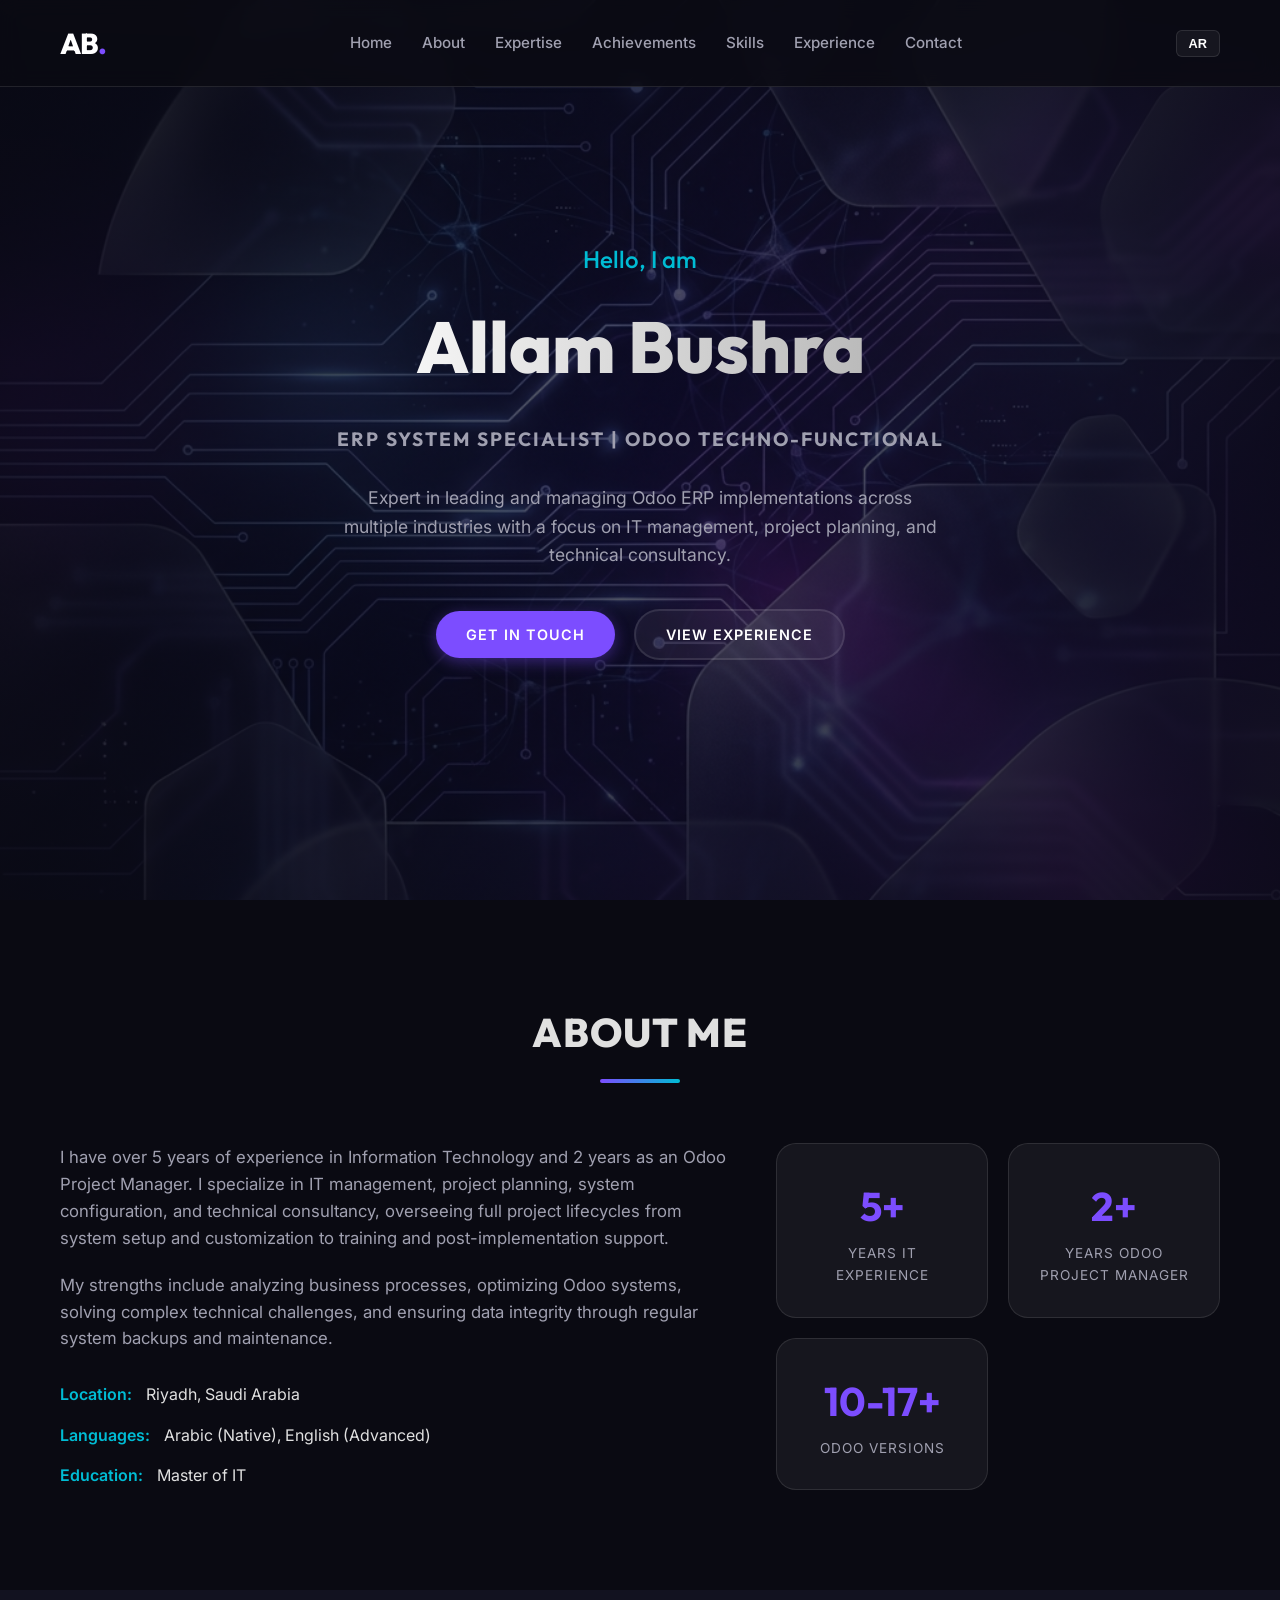
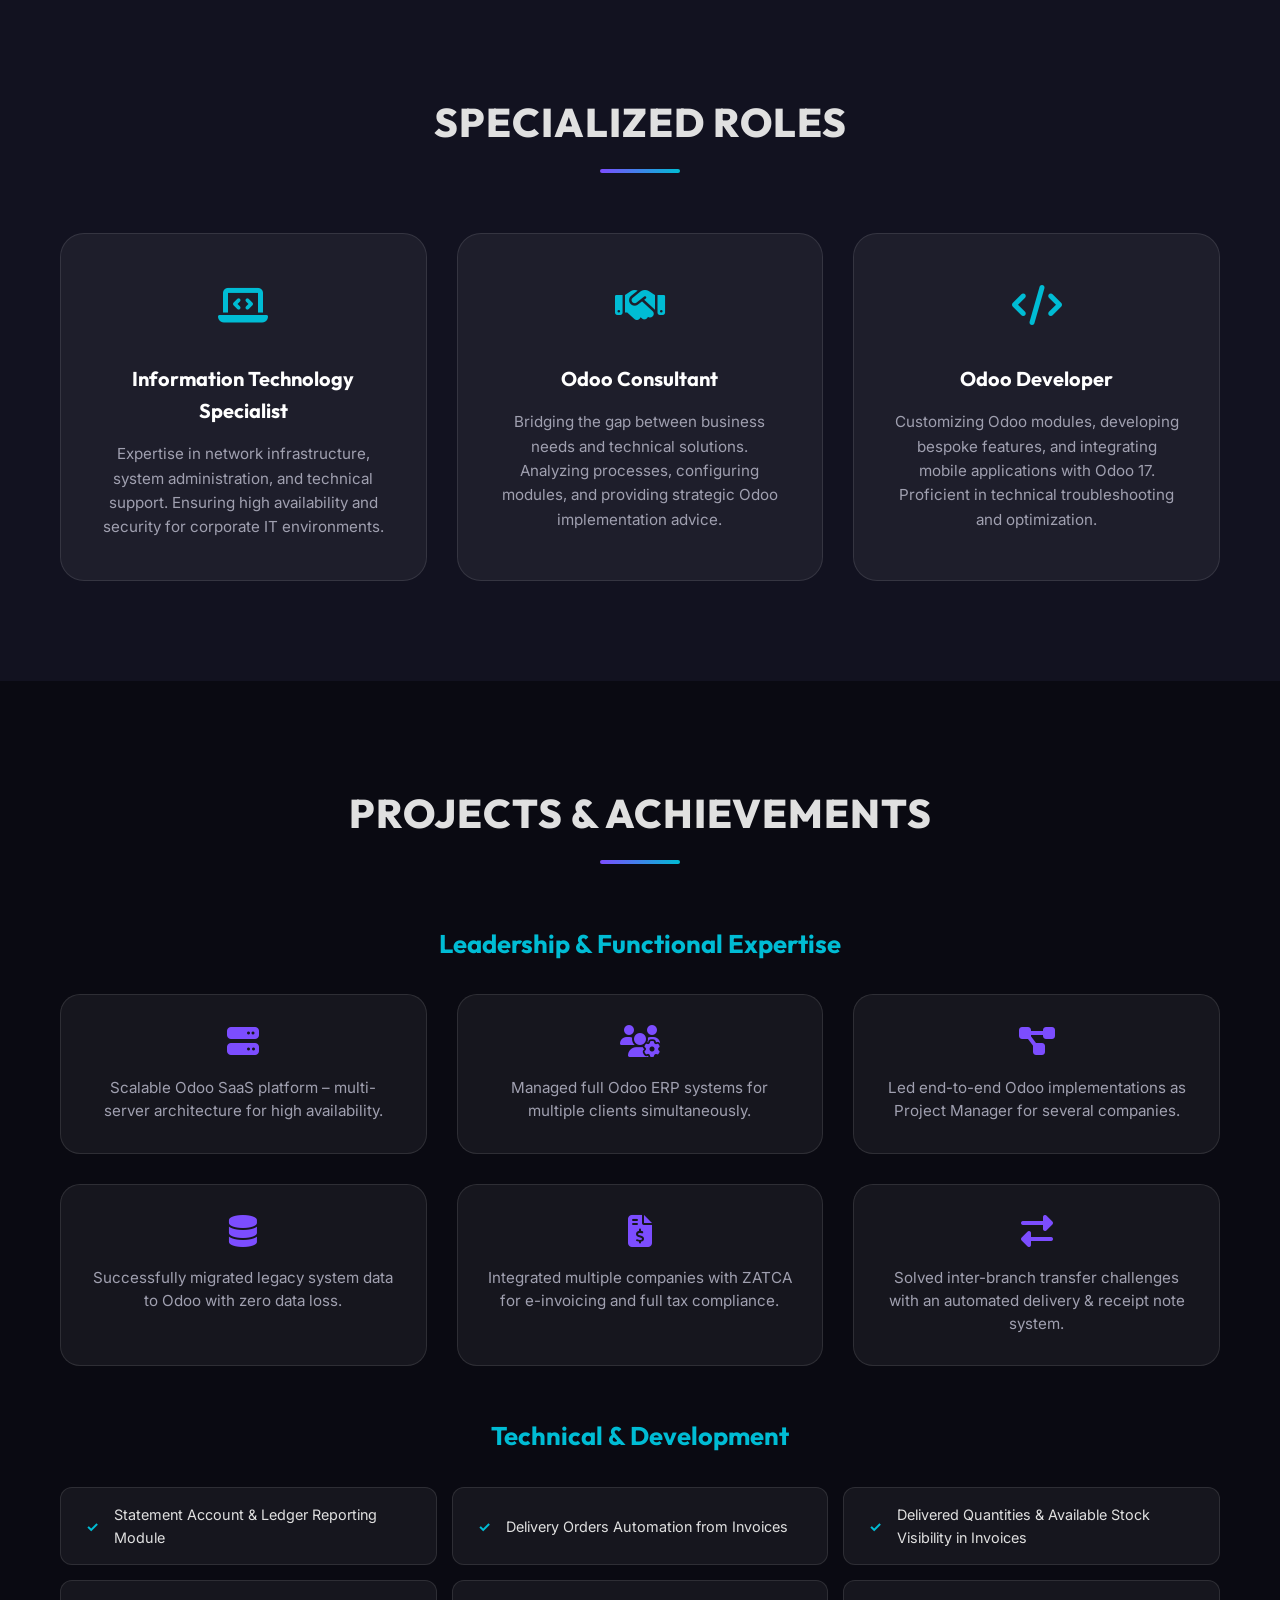
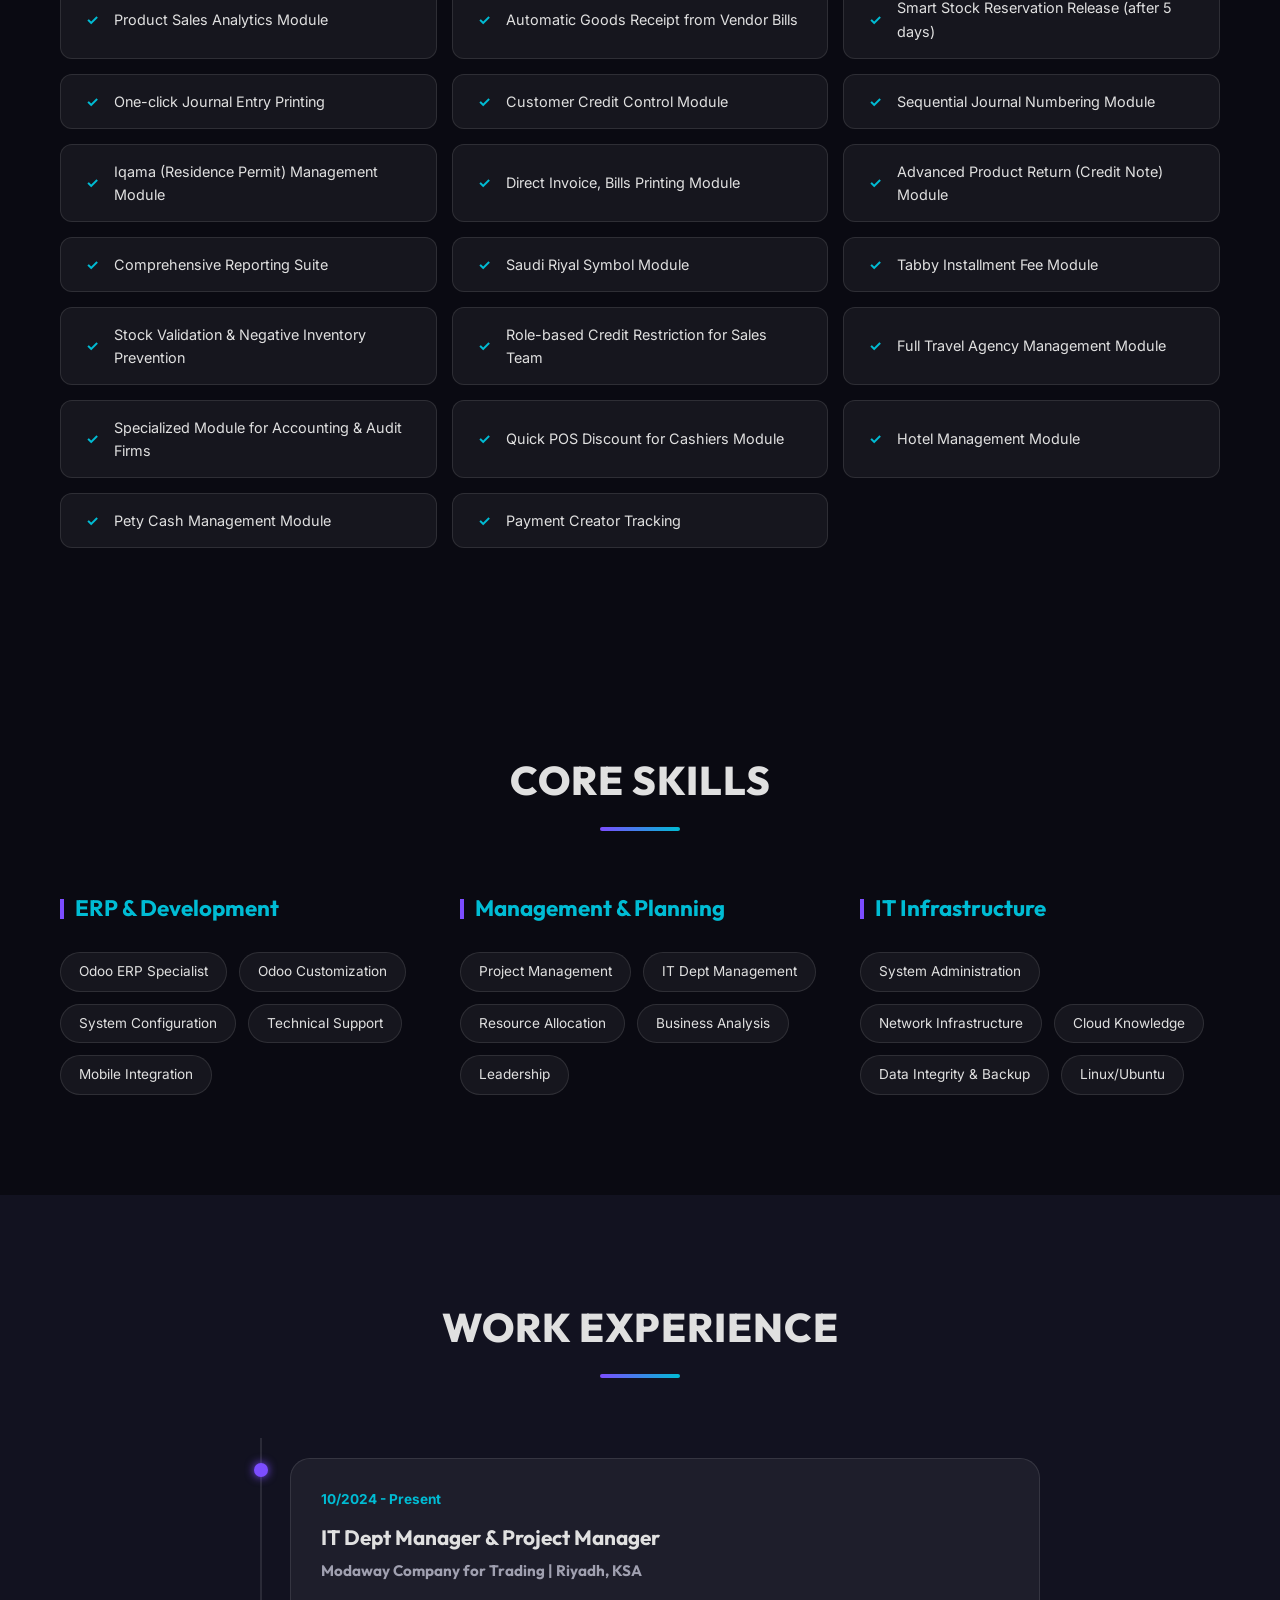
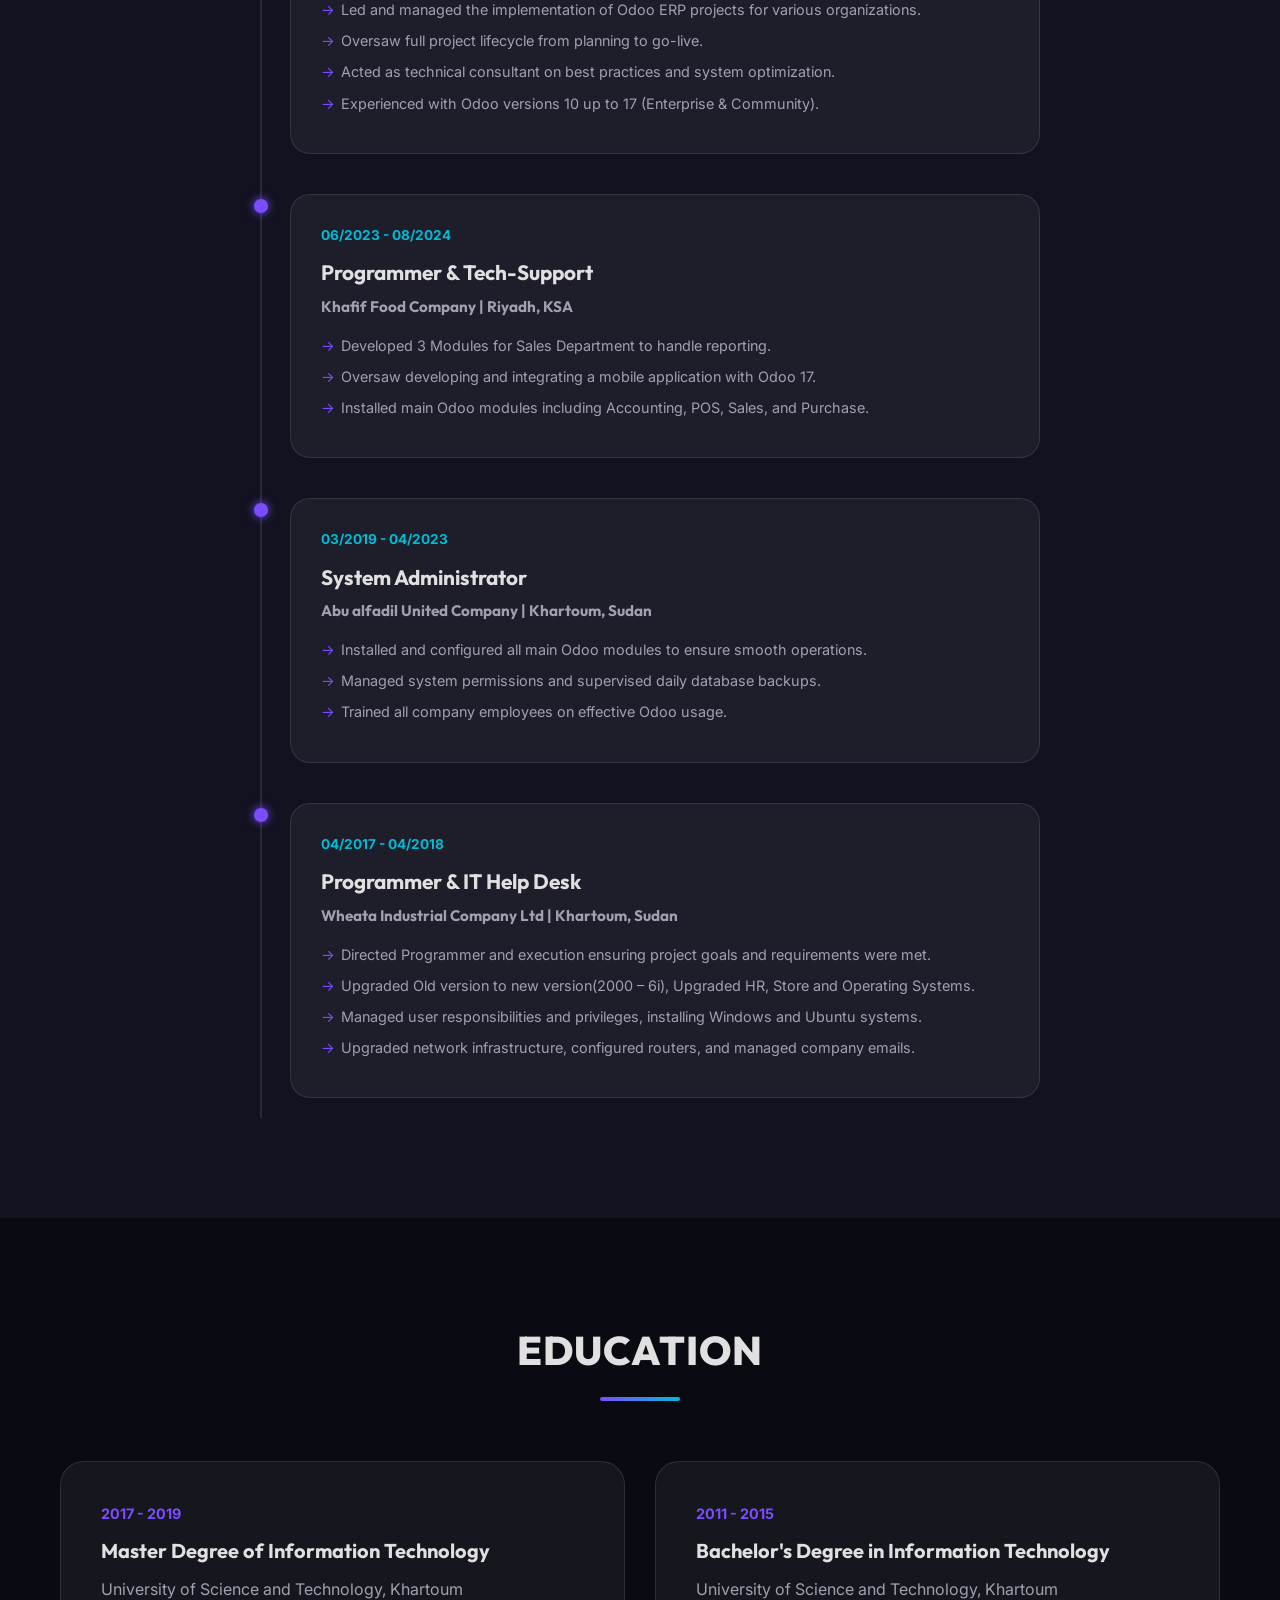
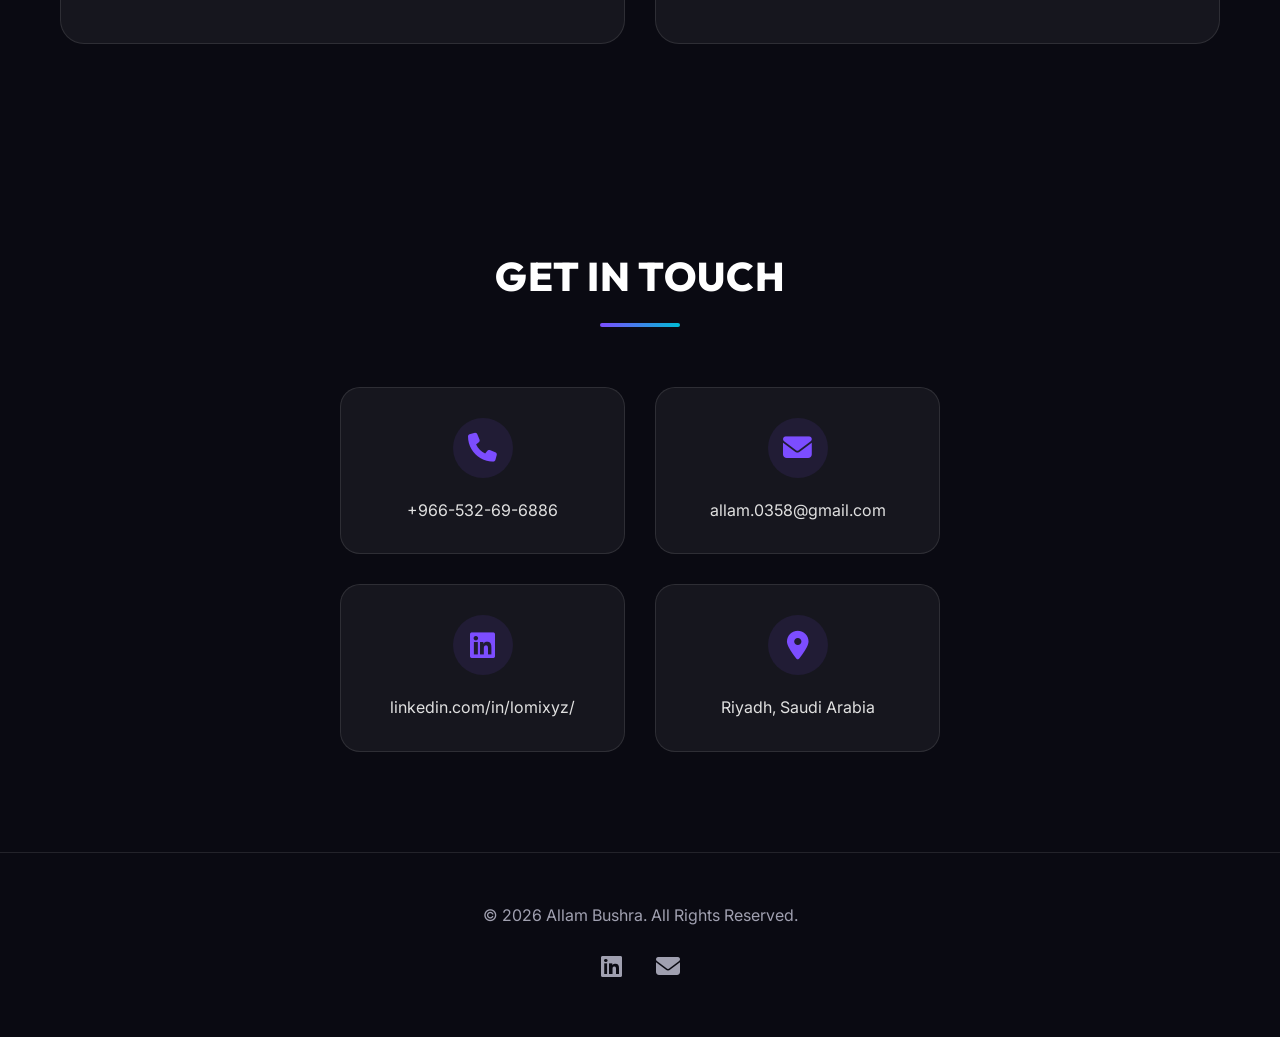
==== commit 952fce7b: "Add files via upload Updated File - removing the (2025)" ====
--- a/index.html
+++ b/index.html
@@ -38,7 +38,7 @@
         <div class="container">
             <div class="hero-content">
                 <h2 class="fade-in" data-en="Hello, I am" data-ar="مرحباً، أنا">Hello, I am</h2>
-                <h1 class="fade-in">Allam Bushra</h1>
+                <h1 class="fade-in" data-en="Allam Bushra" data-ar="علام بشرى">Allam Bushra</h1>
                 <h3 class="fade-in" data-en="ERP System Specialist | Odoo Techno-Functional" data-ar="أخصائي أنظمة ERP | تقني وظيفي أودو">ERP System Specialist | Odoo Techno-Functional</h3>
                 <p class="fade-in" data-en="Expert in leading and managing Odoo ERP implementations across multiple industries with a focus on IT management, project planning, and technical consultancy." data-ar="خبير في قيادة وإدارة تطبيقات Odoo ERP عبر صناعات متعددة مع التركيز على إدارة تكنولوجيا المعلومات وتخطيط المشاريع والاستشارات الفنية.">Expert in leading and managing Odoo ERP implementations across multiple industries with a focus on IT management, project planning, and technical consultancy.</p>
                 <div class="hero-btns fade-in">
@@ -146,7 +146,7 @@
             </div>
 
             <div class="achievement-category mt-50">
-                <h3 data-en="Technical & Development (2025)" data-ar="الإنجازات التقنية والتطويرية (2025)">Technical & Development (2025)</h3>
+                <h3 data-en="Technical & Development" data-ar="الإنجازات التقنية والتطويرية">Technical & Development</h3>
                 <div class="achievement-list">
                     <div class="achievement-item fade-up" data-en="Statement Account & Ledger Reporting Module" data-ar="موديول كشف الحساب وتقارير الأستاذ العام">Statement Account & Ledger Reporting Module</div>
                     <div class="achievement-item fade-up" data-en="Delivery Orders Automation from Invoices" data-ar="أتمتة أوامر التسليم من الفواتير (توليد آلي لأوامر المخزون)">Delivery Orders Automation from Invoices</div>
@@ -333,7 +333,7 @@
 
     <footer>
         <div class="container">
-            <p>&copy; <span id="year"></span> Allam Bushra. <span data-en="All Rights Reserved." data-ar="جميع الحقوق محفوظة.">All Rights Reserved.</span></p>
+            <p>&copy; <span id="year"></span> <span data-en="Allam Bushra" data-ar="علام بشرى">Allam Bushra</span>. <span data-en="All Rights Reserved." data-ar="جميع الحقوق محفوظة.">All Rights Reserved.</span></p>
             <div class="social-links">
                 <a href="#"><i class="fab fa-linkedin"></i></a>
                 <a href="#"><i class="fas fa-envelope"></i></a>
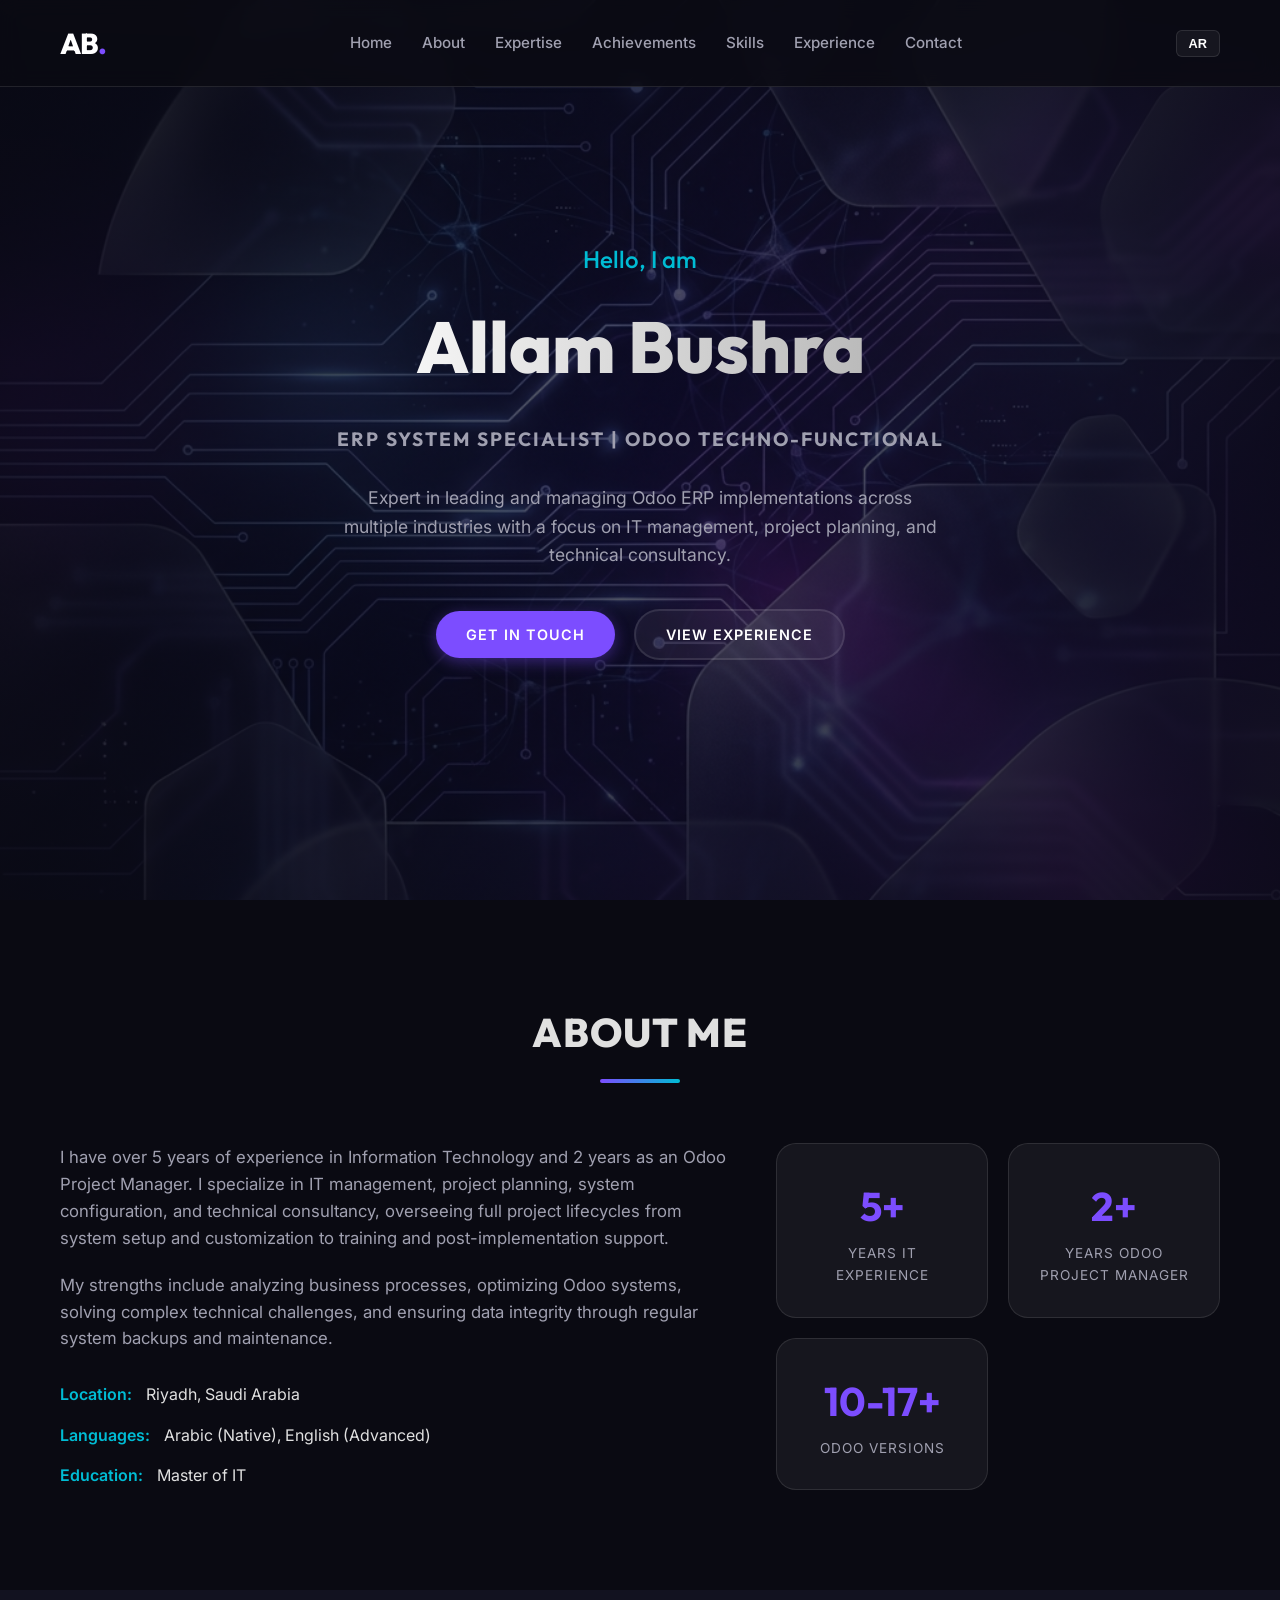
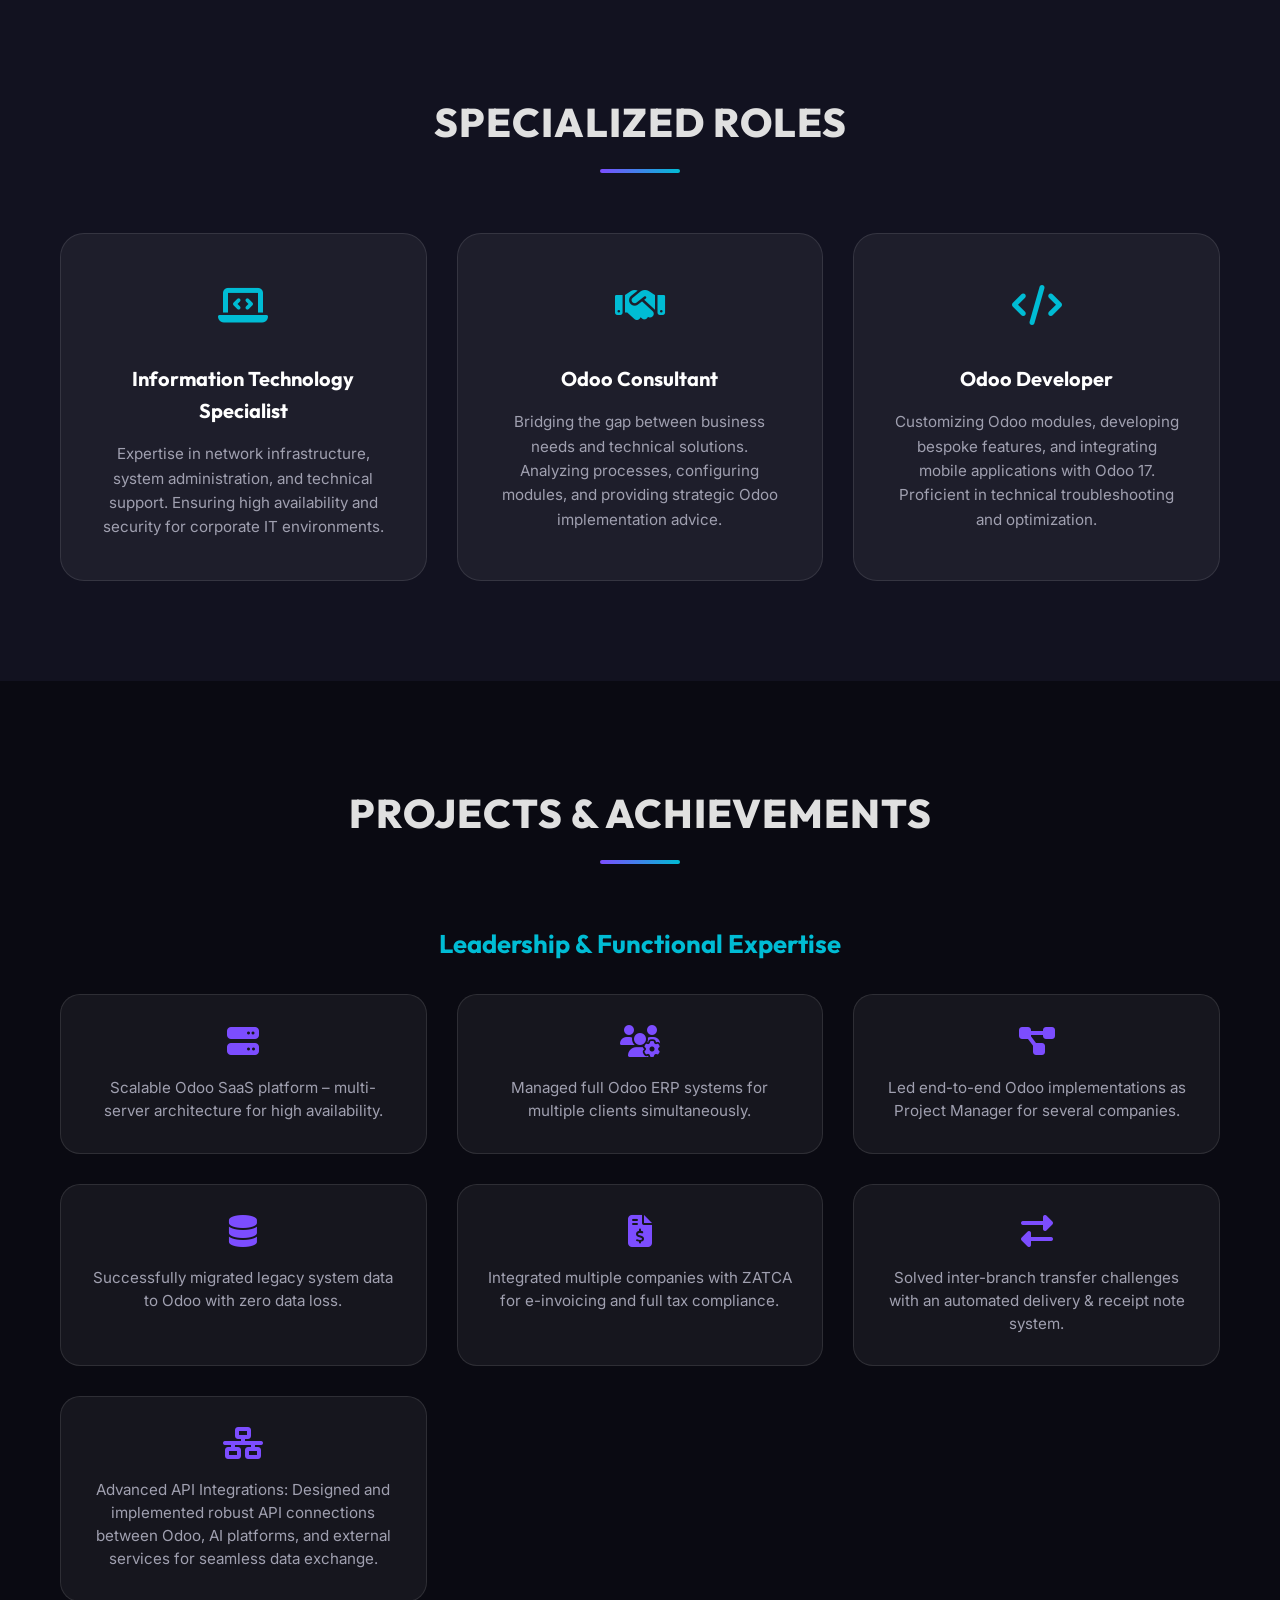
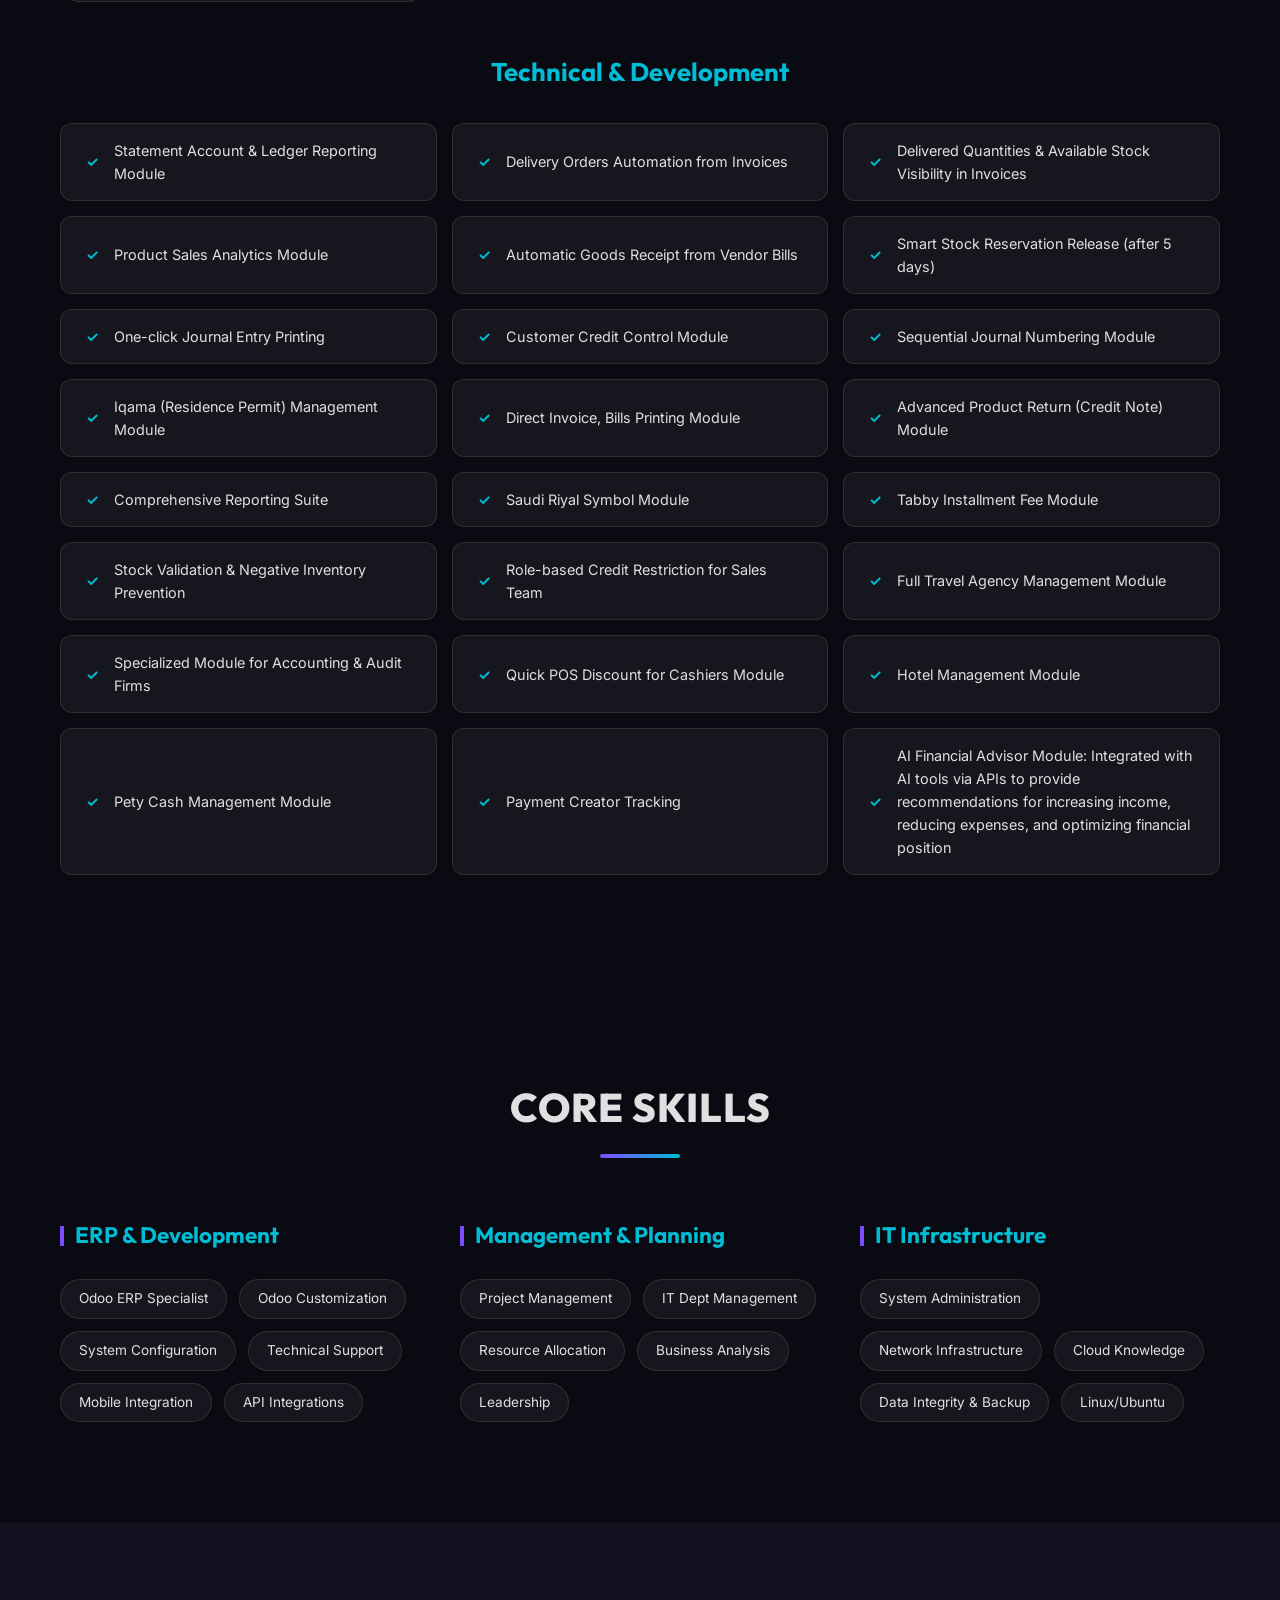
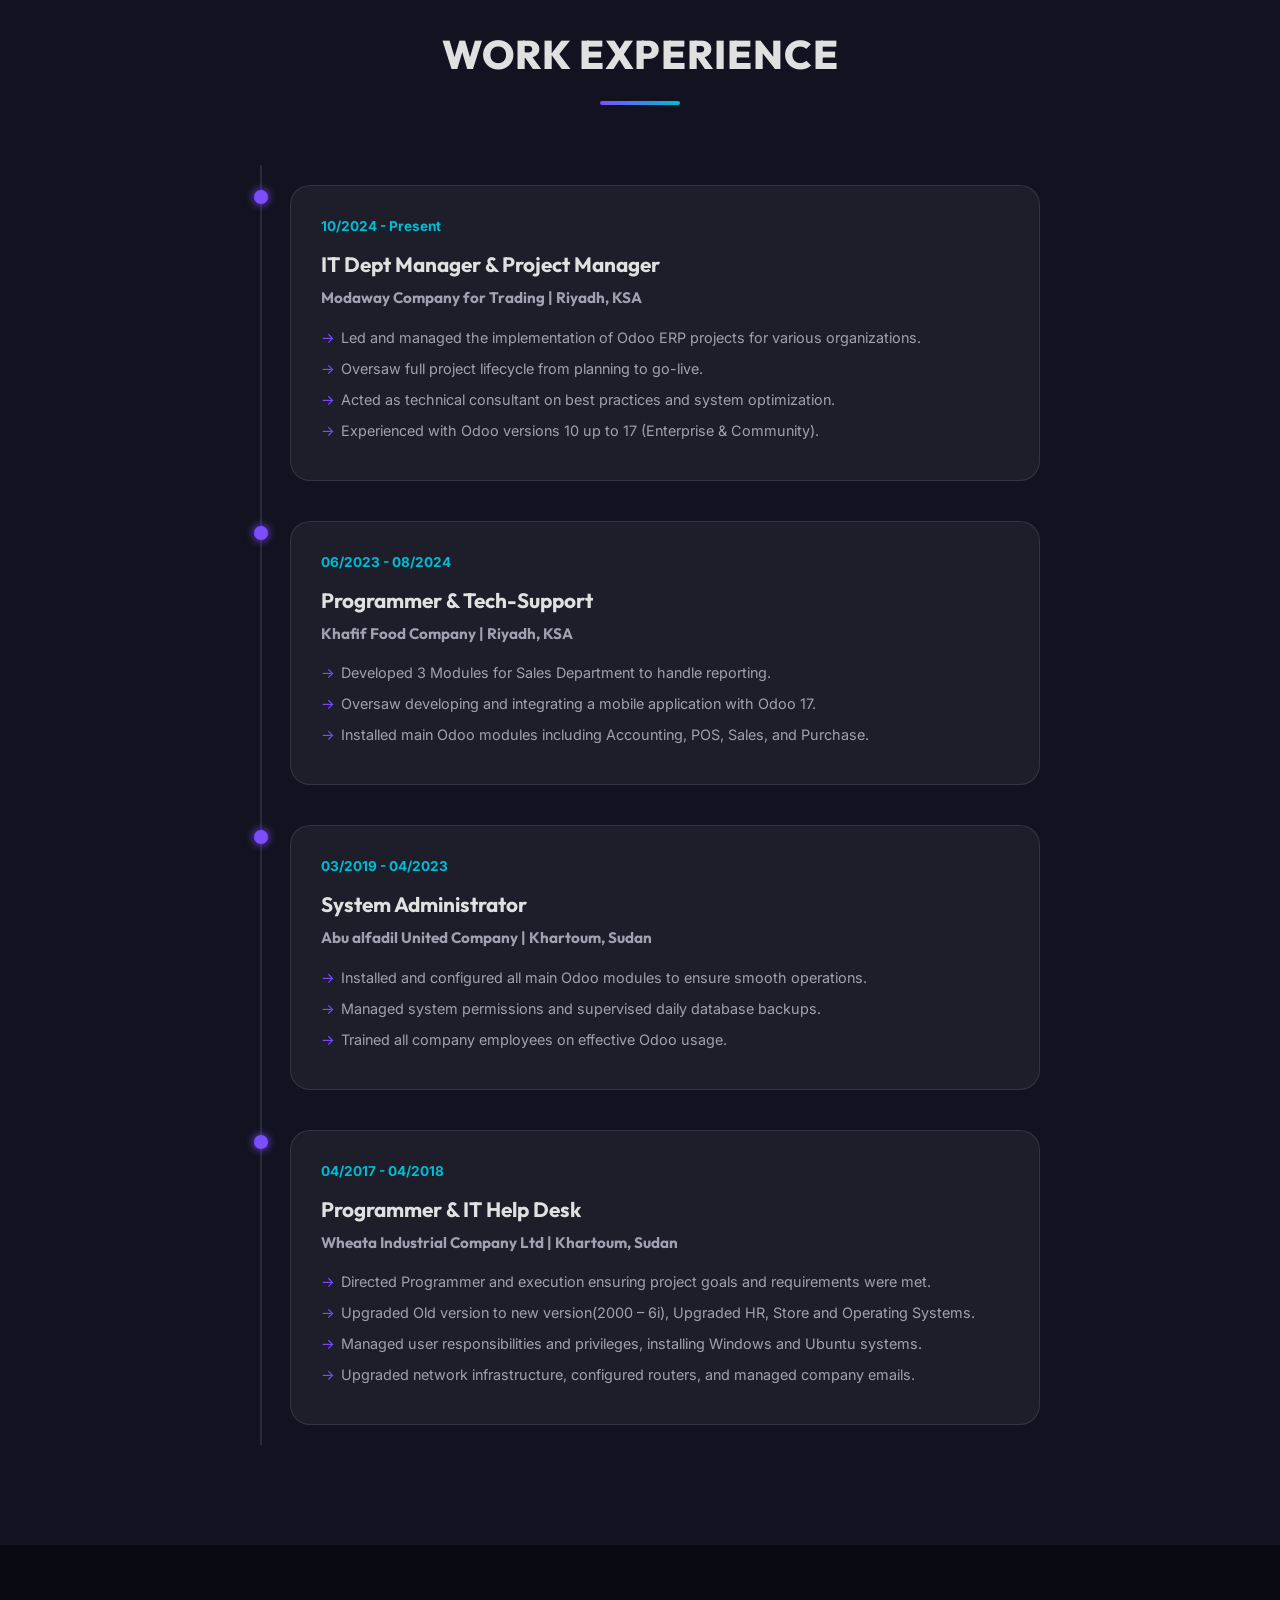
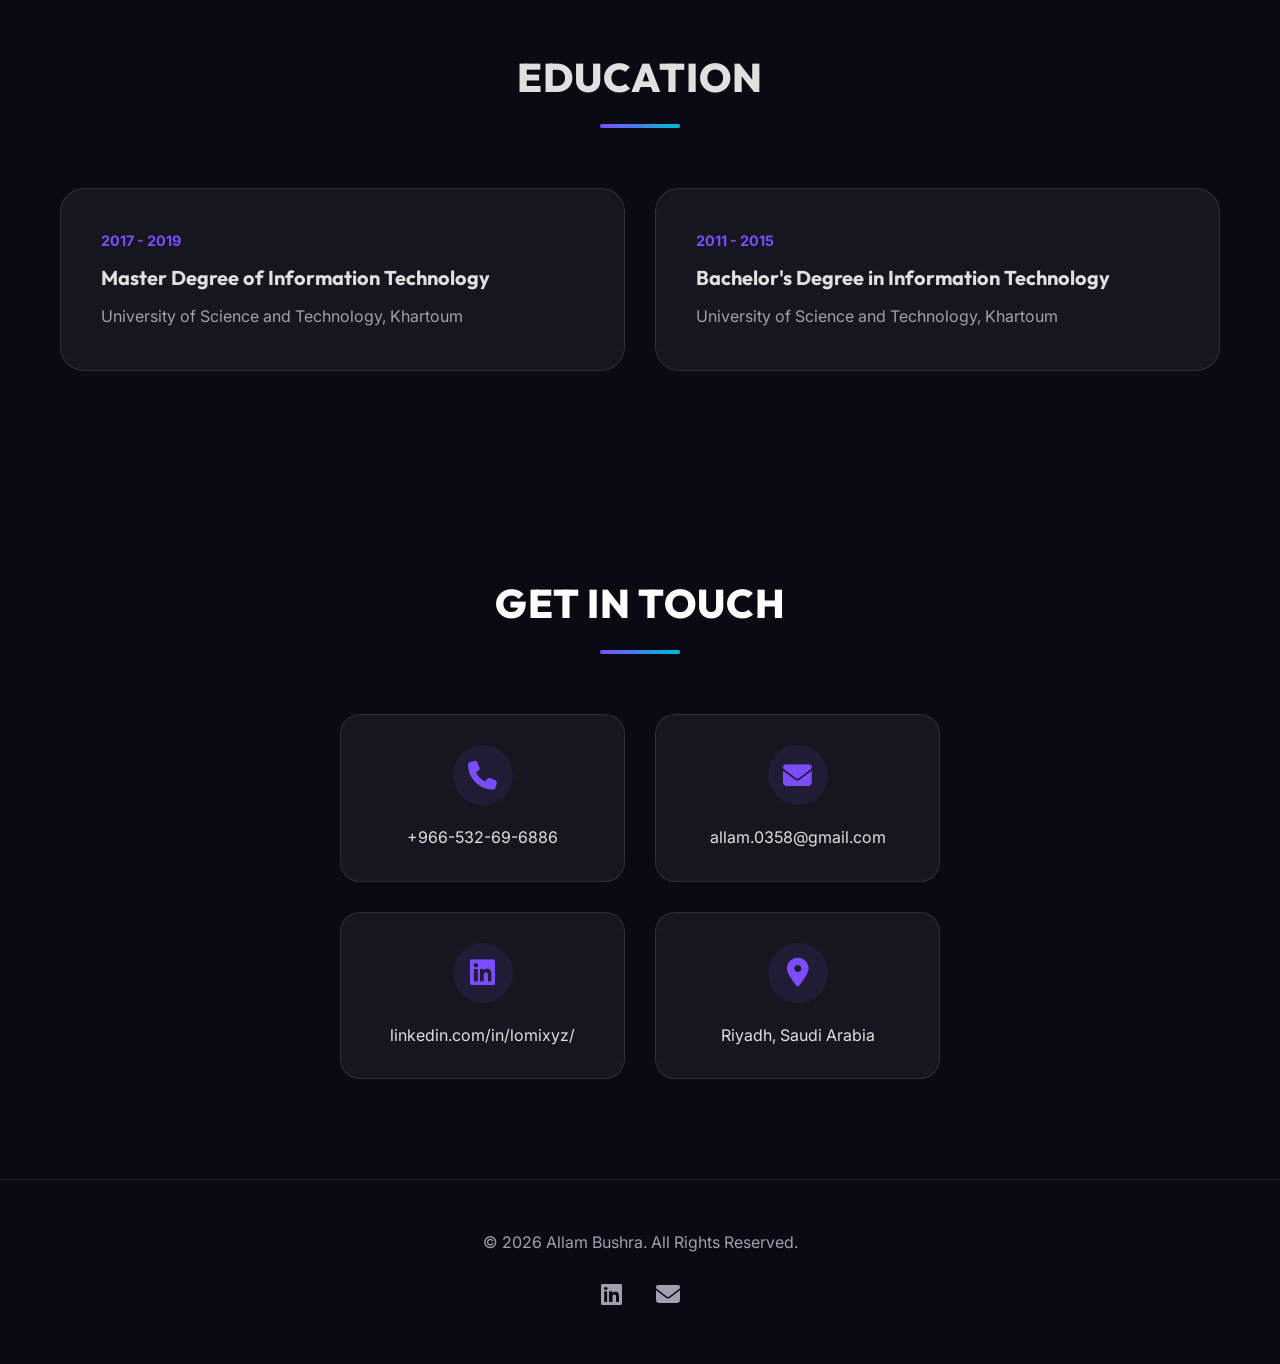
==== commit ada8f604: "Add files via upload" ====
--- a/index.html
+++ b/index.html
@@ -141,6 +141,10 @@
                     <div class="achievement-card fade-up">
                         <i class="fas fa-exchange-alt"></i>
                         <p data-en="Solved inter-branch transfer challenges with an automated delivery & receipt note system." data-ar="حل تحديات التحويل بين الفروع باستخدام نظام آلي لمذكرات التسليم والاستلام.">Solved inter-branch transfer challenges with an automated delivery & receipt note system.</p>
+                    </div>
+                    <div class="achievement-card fade-up">
+                        <i class="fas fa-network-wired"></i>
+                        <p data-en="Advanced API Integrations: Designed and implemented robust API connections between Odoo, AI platforms, and external services for seamless data exchange." data-ar="تكاملات API المتقدمة: تصميم وتنفيذ اتصالات API قوية بين أودو ومنصات الذكاء الاصطناعي والخدمات الخارجية لتبادل البيانات بسلاسة.">Advanced API Integrations: Designed and implemented robust API connections between Odoo, AI platforms, and external services for seamless data exchange.</p>
                     </div>
                 </div>
             </div>
@@ -171,6 +175,7 @@
                     <div class="achievement-item fade-up" data-en="Hotel Management Module" data-ar="موديول إدارة الفنادق (حجز غرف، طلبات عبر الإنترنت)">Hotel Management Module</div>
                     <div class="achievement-item fade-up" data-en="Pety Cash Management Module" data-ar="موديول إدارة العهدة النقدية (المصروفات النثرية)">Petty Cash Management Module</div>
                     <div class="achievement-item fade-up" data-en="Payment Creator Tracking" data-ar="تتبع منشئ الدفع (إظهار من قام بإنشاء كل دفعة)">Payment Creator Tracking</div>
+                    <div class="achievement-item fade-up" data-en="AI Financial Advisor Module: Integrated with AI tools via APIs to provide recommendations for increasing income, reducing expenses, and optimizing financial position" data-ar="موديول المستشار المالي بالذكاء الاصطناعي: متكامل مع أدوات الذكاء الاصطناعي عبر واجهات برمجة التطبيقات (APIs) لتقديم توصيات لزيادة الدخل وتقليل النفقات وتحسين الوضع المالي">AI Financial Advisor Module: Integrated with AI tools via APIs to provide recommendations for increasing income, reducing expenses, and optimizing financial position</div>
                 </div>
             </div>
         </div>
@@ -190,6 +195,7 @@
                         <span class="tag" data-en="System Configuration" data-ar="تكوين الأنظمة">System Configuration</span>
                         <span class="tag" data-en="Technical Support" data-ar="الدعم الفني">Technical Support</span>
                         <span class="tag" data-en="Mobile Integration" data-ar="تكامل الهاتف المحمول">Mobile Integration</span>
+                        <span class="tag" data-en="API Integrations" data-ar="تكامل واجهات برمجة التطبيقات (API)">API Integrations</span>
                     </div>
                 </div>
                 <div class="skill-category">
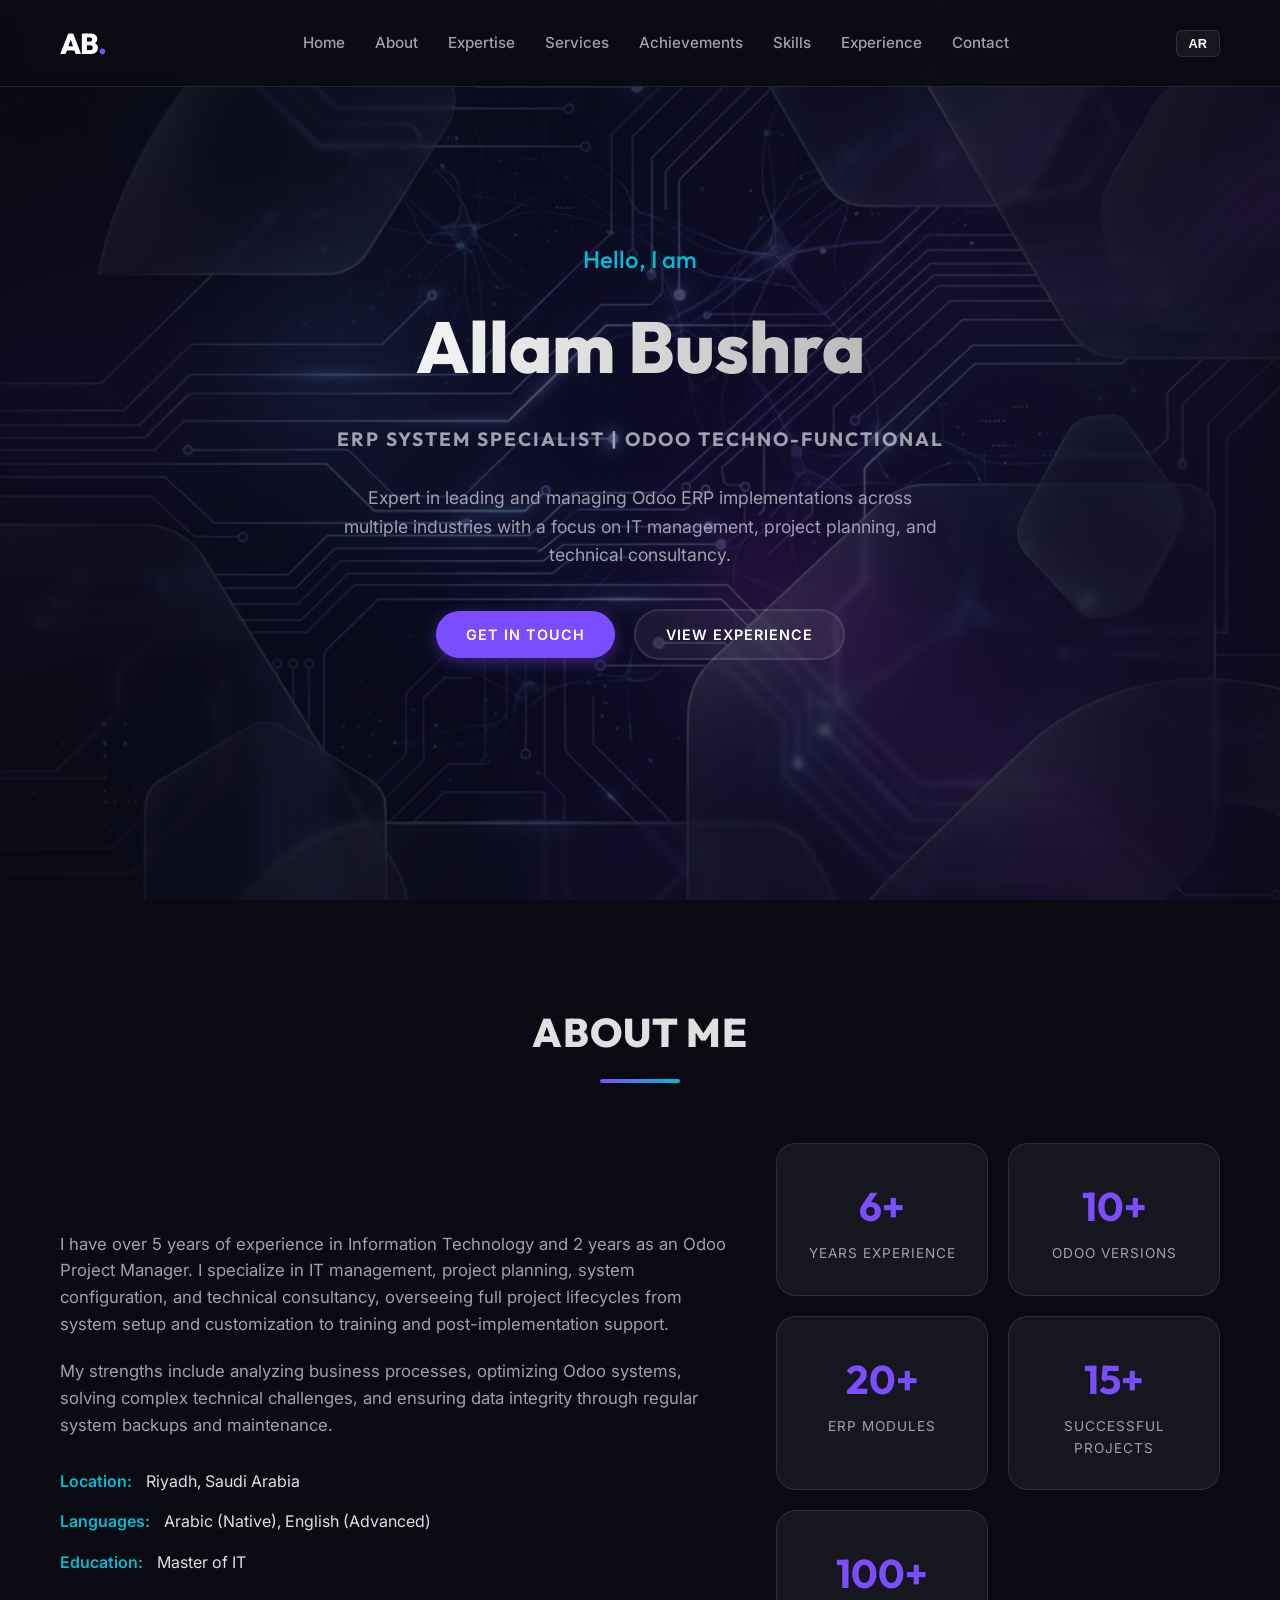
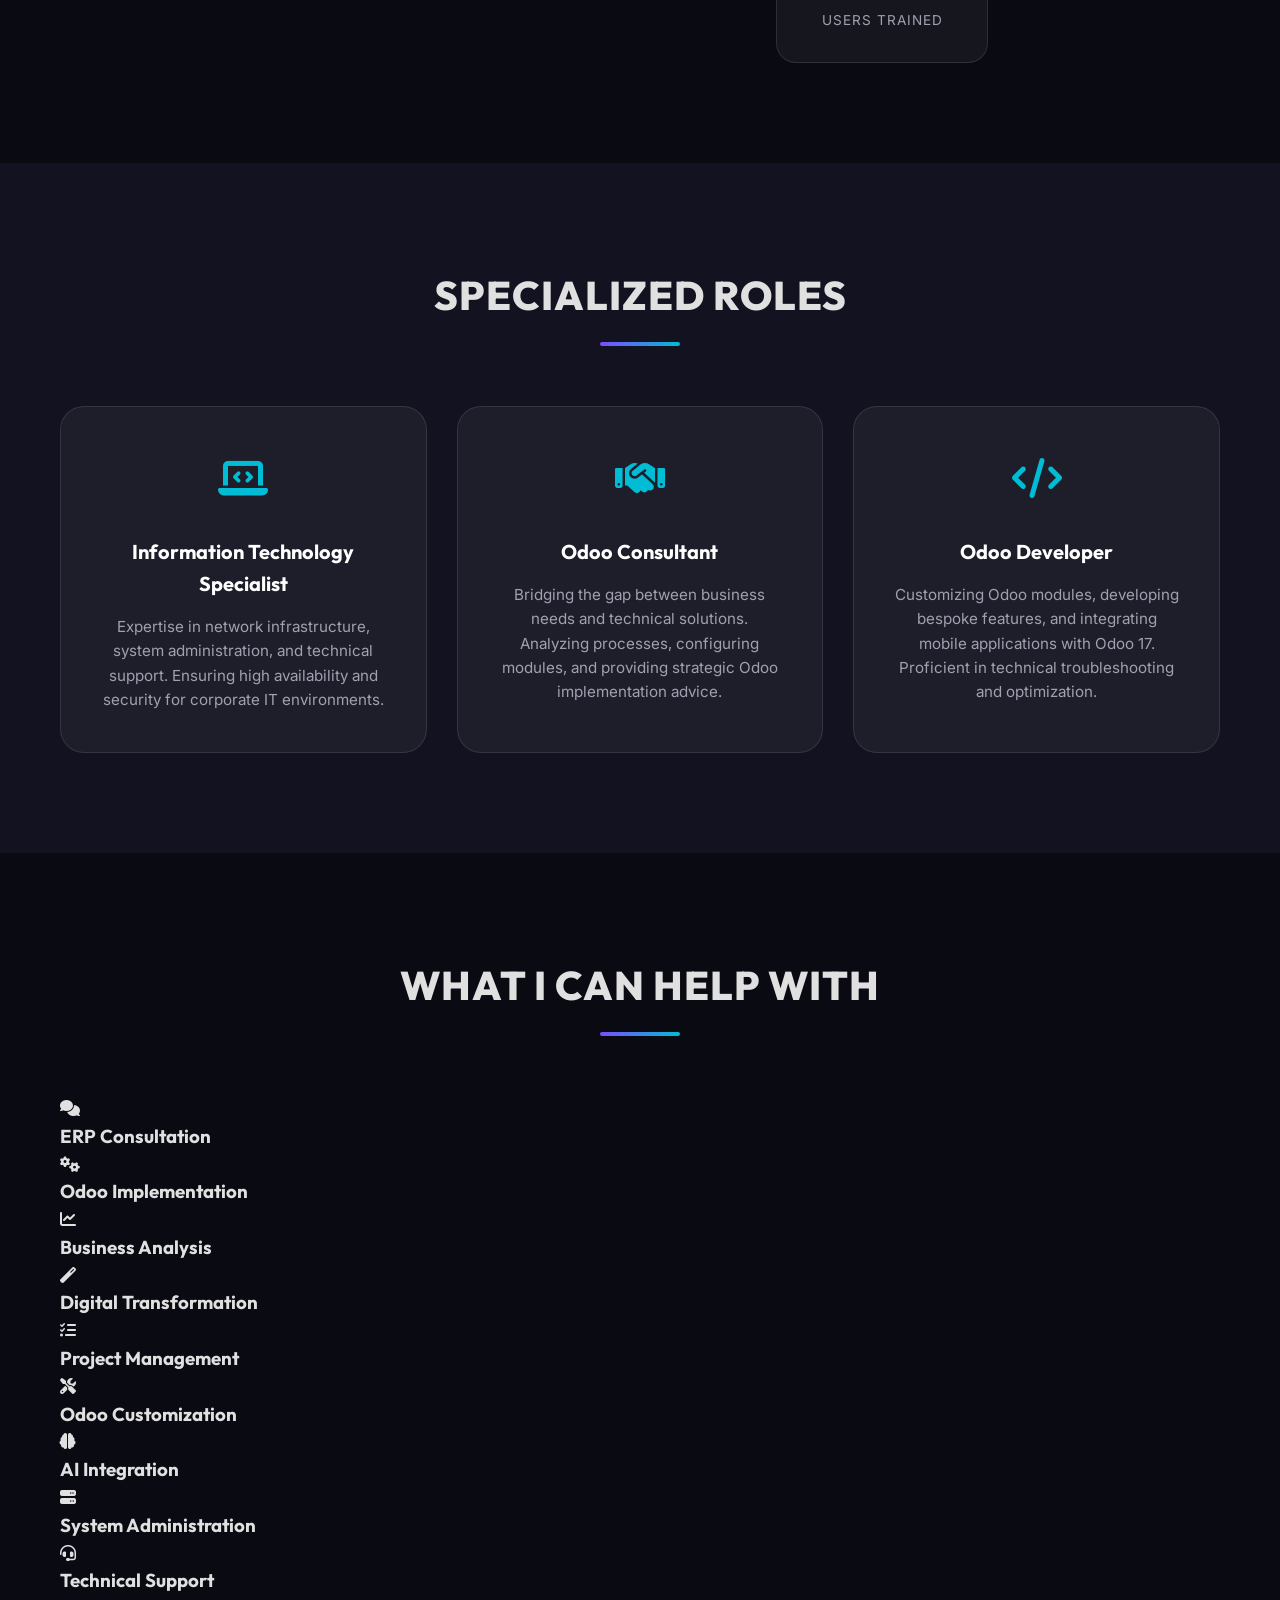
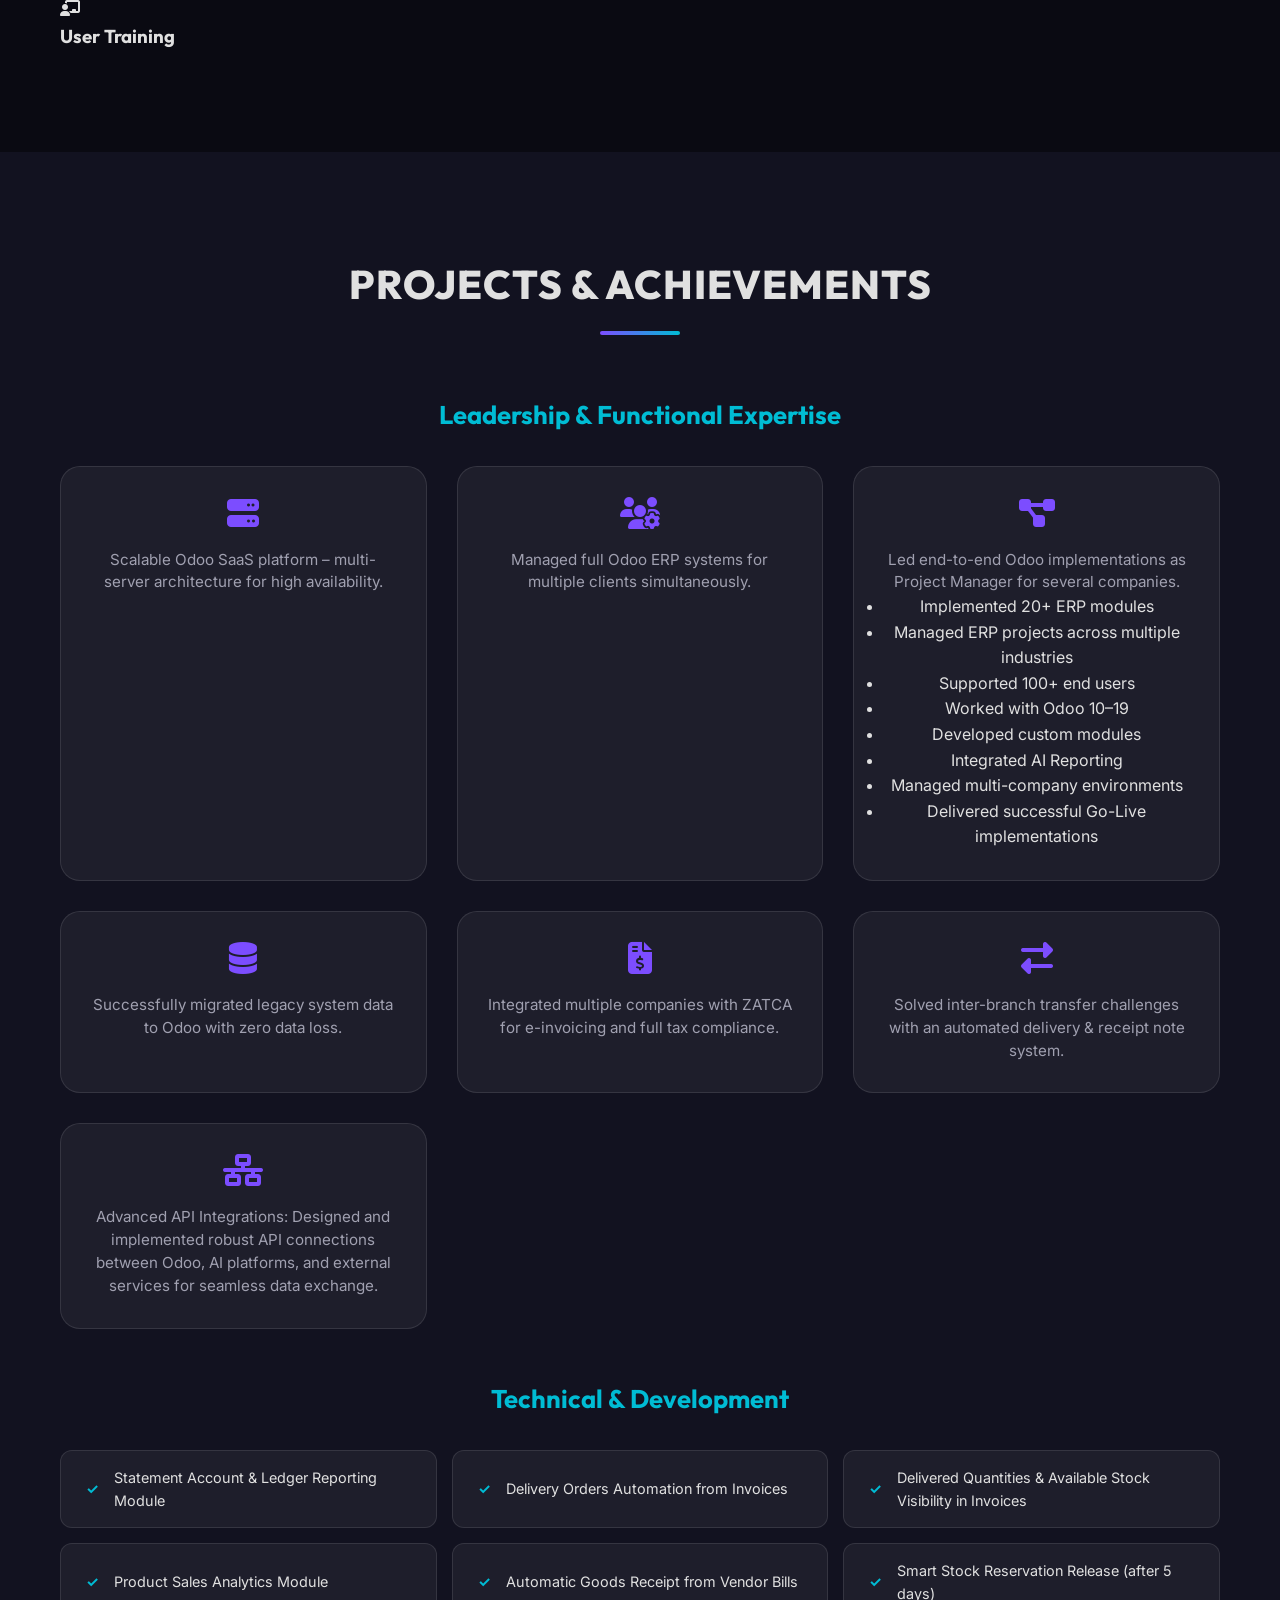
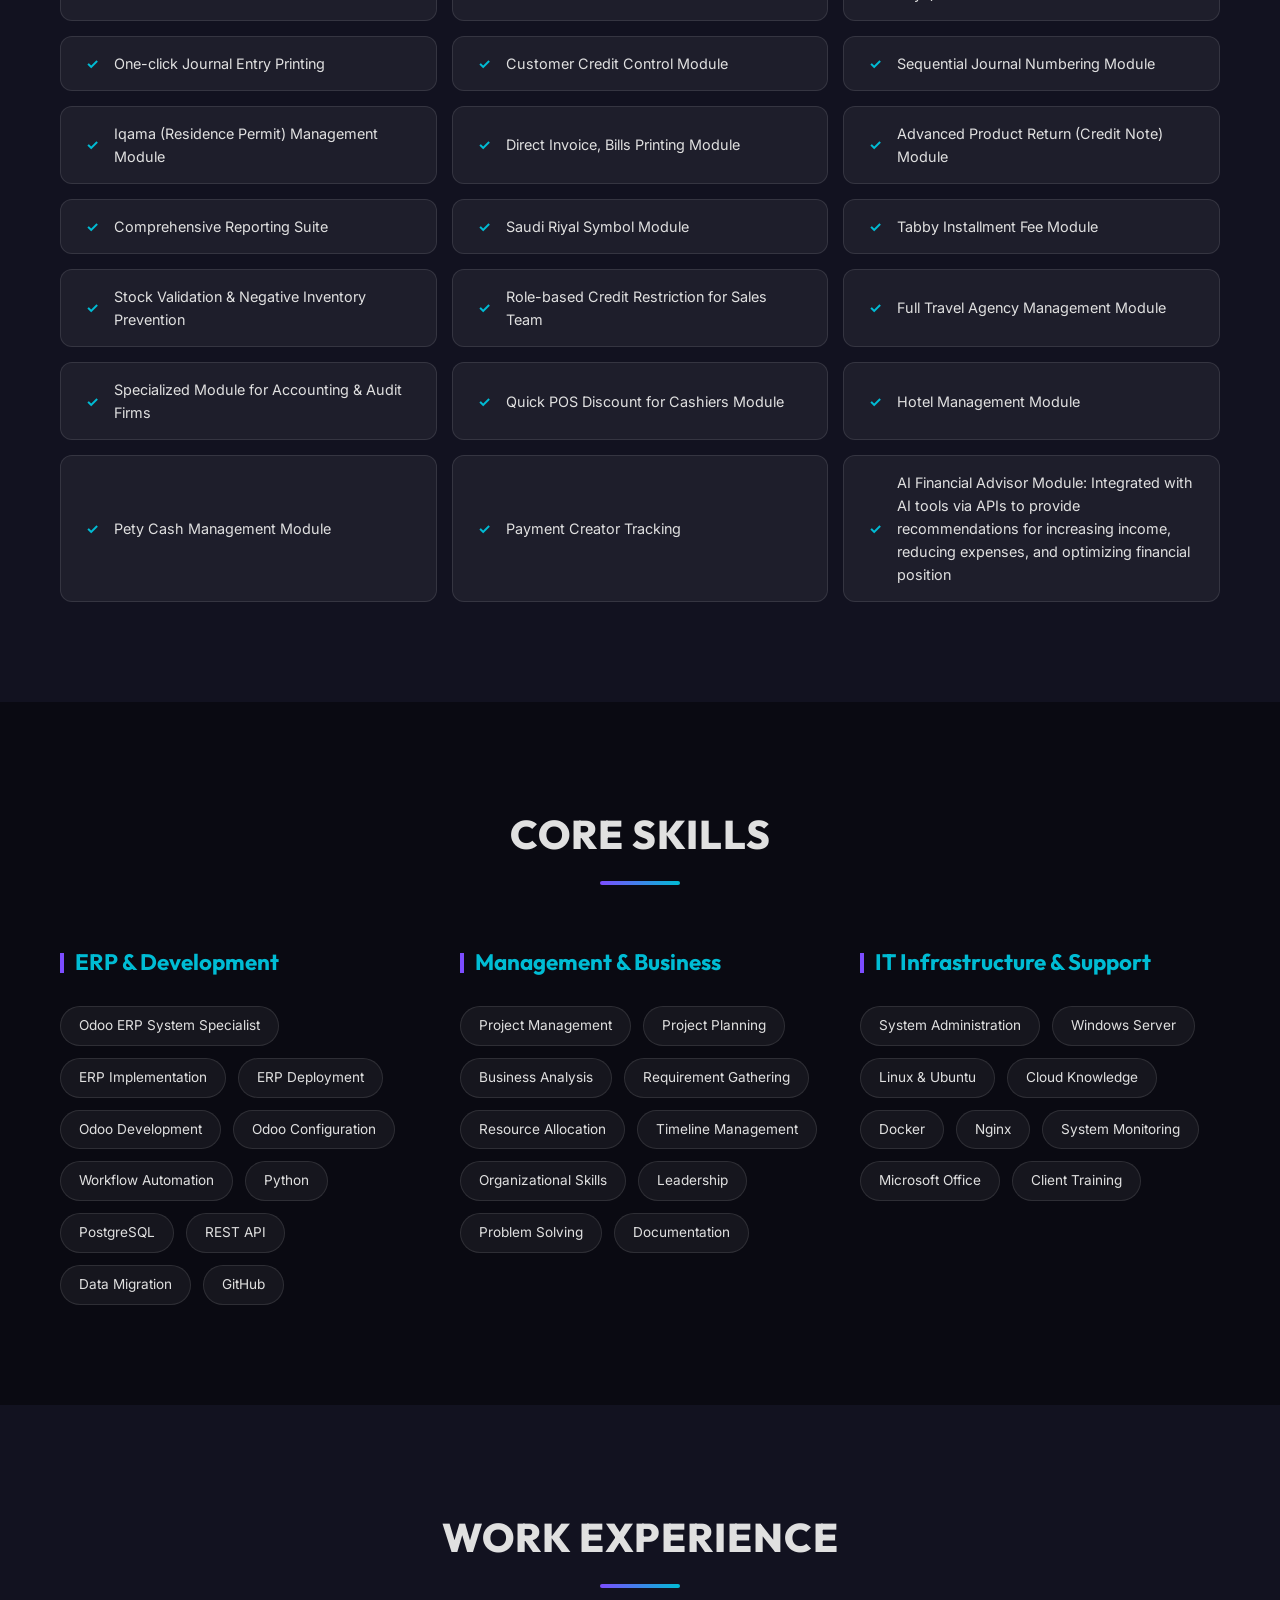
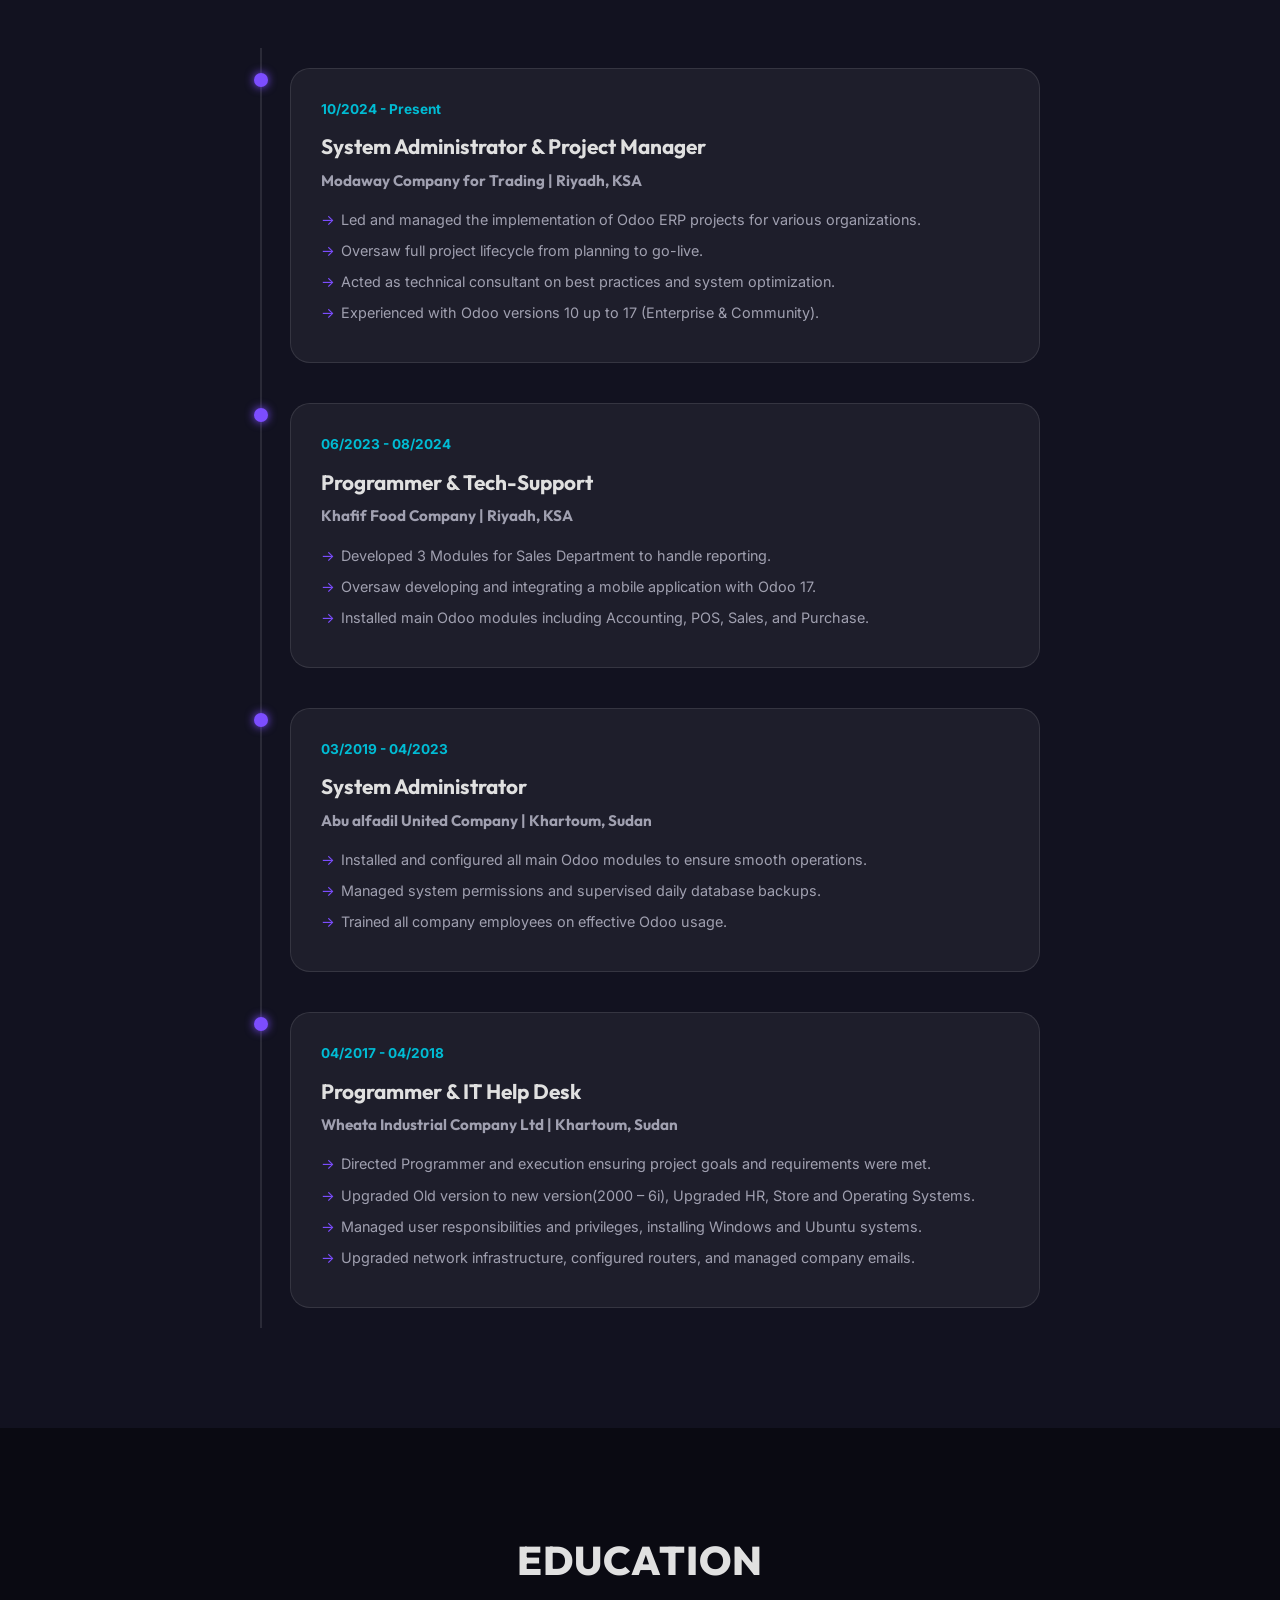
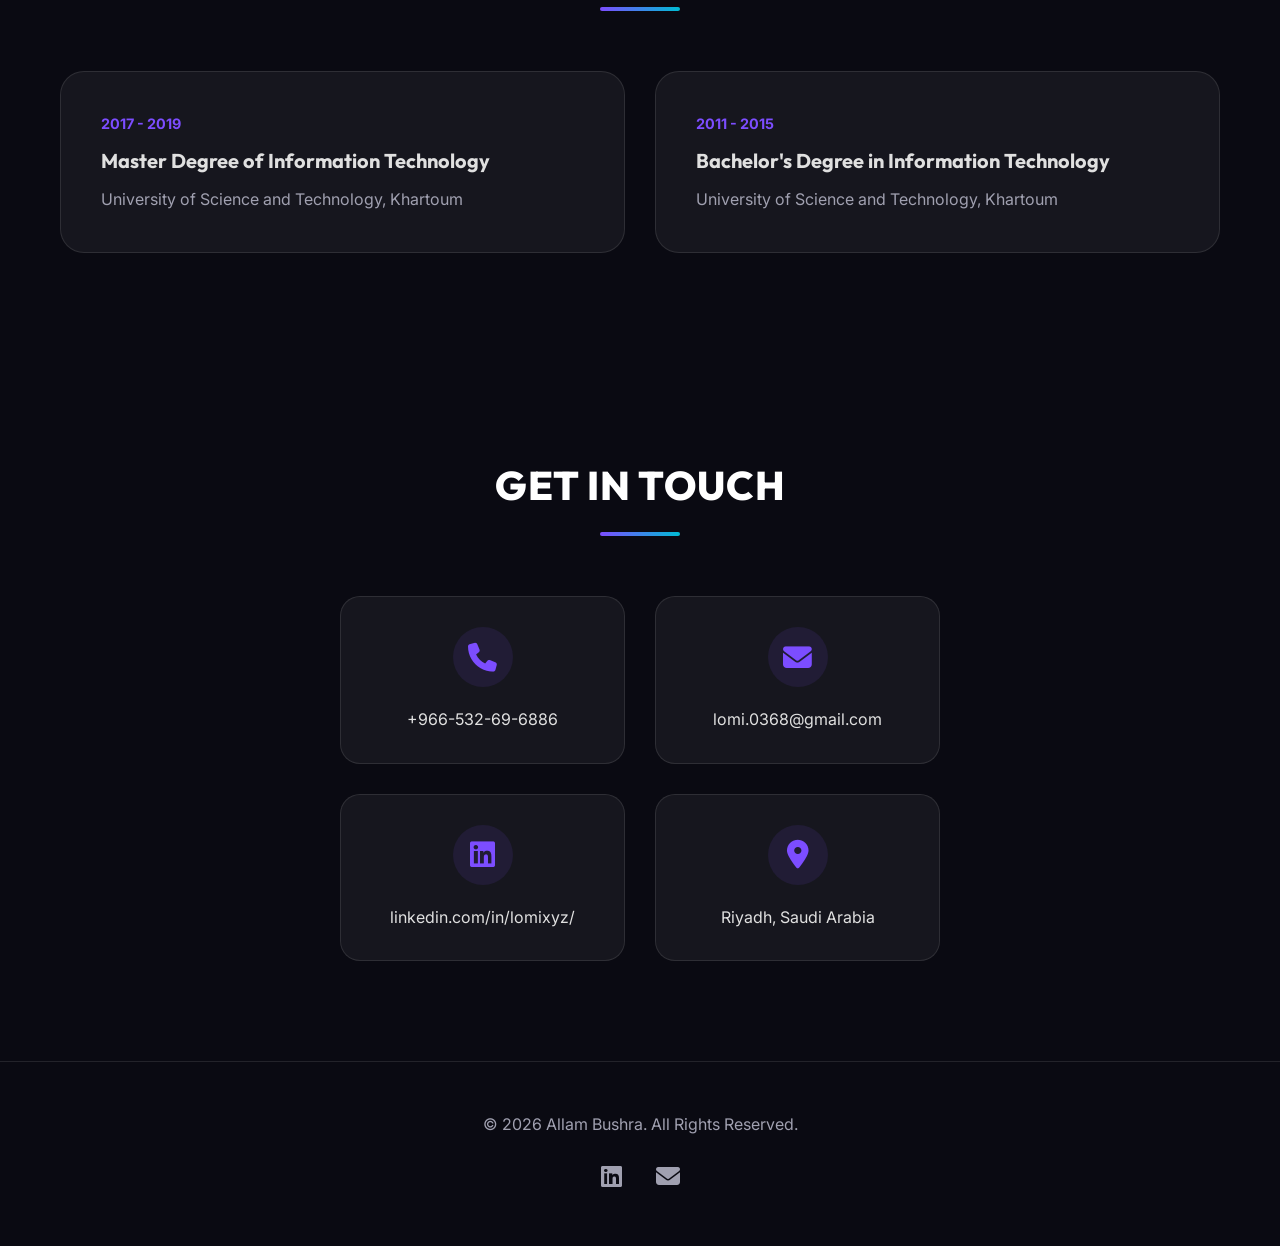
==== commit 2d0dfbac: "Add files via upload" ====
--- a/index.html
+++ b/index.html
@@ -21,6 +21,7 @@
                 <li><a href="#hero" data-en="Home" data-ar="الرئيسية">Home</a></li>
                 <li><a href="#about" data-en="About" data-ar="من أنا">About</a></li>
                 <li><a href="#expertise" data-en="Expertise" data-ar="الخبرات">Expertise</a></li>
+                <li><a href="#services" data-en="Services" data-ar="الخدمات">Services</a></li>
                 <li><a href="#achievements" data-en="Achievements" data-ar="الإنجازات">Achievements</a></li>
                 <li><a href="#skills" data-en="Skills" data-ar="المهارات">Skills</a></li>
                 <li><a href="#experience" data-en="Experience" data-ar="الخبرة">Experience</a></li>
@@ -66,17 +67,25 @@
                     </div>
                 </div>
                 <div class="about-stats">
-                    <div class="stat-card">
-                        <h3>5+</h3>
-                        <p data-en="Years IT Experience" data-ar="سنوات خبرة في تقنية المعلومات">Years IT Experience</p>
-                    </div>
-                    <div class="stat-card">
-                        <h3>2+</h3>
-                        <p data-en="Years Odoo Project Manager" data-ar="سنوات كمدير مشروع أودو">Years Odoo Project Manager</p>
-                    </div>
-                    <div class="stat-card">
-                        <h3>10-17+</h3>
+                    <div class="stat-card fade-up">
+                        <h3>6+</h3>
+                        <p data-en="Years Experience" data-ar="سنوات خبرة">Years Experience</p>
+                    </div>
+                    <div class="stat-card fade-up">
+                        <h3>10+</h3>
                         <p data-en="Odoo Versions" data-ar="إصدارات أودو">Odoo Versions</p>
+                    </div>
+                    <div class="stat-card fade-up">
+                        <h3>20+</h3>
+                        <p data-en="ERP Modules" data-ar="وحدات ERP">ERP Modules</p>
+                    </div>
+                    <div class="stat-card fade-up">
+                        <h3>15+</h3>
+                        <p data-en="Successful Projects" data-ar="مشاريع ناجحة">Successful Projects</p>
+                    </div>
+                    <div class="stat-card fade-up">
+                        <h3>100+</h3>
+                        <p data-en="Users Trained" data-ar="مستخدمين تم تدريبهم">Users Trained</p>
                     </div>
                 </div>
             </div>
@@ -108,7 +117,59 @@
             </div>
         </div>
     </section>
-    <section id="achievements" class="section">
+
+    <section id="services" class="section">
+        <div class="container">
+            <div class="section-title">
+                <h2 data-en="What I Can Help With" data-ar="بماذا يمكنني مساعدتك">What I Can Help With</h2>
+                <div class="underline"></div>
+            </div>
+            <div class="services-grid">
+                <div class="service-item fade-up">
+                    <i class="fas fa-comments"></i>
+                    <h3 data-en="ERP Consultation" data-ar="استشارات ERP">ERP Consultation</h3>
+                </div>
+                <div class="service-item fade-up">
+                    <i class="fas fa-cogs"></i>
+                    <h3 data-en="Odoo Implementation" data-ar="تنفيذ أودو">Odoo Implementation</h3>
+                </div>
+                <div class="service-item fade-up">
+                    <i class="fas fa-chart-line"></i>
+                    <h3 data-en="Business Analysis" data-ar="تحليل الأعمال">Business Analysis</h3>
+                </div>
+                <div class="service-item fade-up">
+                    <i class="fas fa-magic"></i>
+                    <h3 data-en="Digital Transformation" data-ar="التحول الرقمي">Digital Transformation</h3>
+                </div>
+                <div class="service-item fade-up">
+                    <i class="fas fa-tasks"></i>
+                    <h3 data-en="Project Management" data-ar="إدارة المشاريع">Project Management</h3>
+                </div>
+                <div class="service-item fade-up">
+                    <i class="fas fa-tools"></i>
+                    <h3 data-en="Odoo Customization" data-ar="تخصيص أودو">Odoo Customization</h3>
+                </div>
+                <div class="service-item fade-up">
+                    <i class="fas fa-brain"></i>
+                    <h3 data-en="AI Integration" data-ar="دمج الذكاء الاصطناعي">AI Integration</h3>
+                </div>
+                <div class="service-item fade-up">
+                    <i class="fas fa-server"></i>
+                    <h3 data-en="System Administration" data-ar="إدارة الأنظمة">System Administration</h3>
+                </div>
+                <div class="service-item fade-up">
+                    <i class="fas fa-headset"></i>
+                    <h3 data-en="Technical Support" data-ar="الدعم الفني">Technical Support</h3>
+                </div>
+                <div class="service-item fade-up">
+                    <i class="fas fa-chalkboard-teacher"></i>
+                    <h3 data-en="User Training" data-ar="تدريب المستخدمين">User Training</h3>
+                </div>
+            </div>
+        </div>
+    </section>
+
+    <section id="achievements" class="section bg-light">
         <div class="container">
             <div class="section-title">
                 <h2 data-en="Projects & Achievements" data-ar="المشاريع والإنجازات">Projects & Achievements</h2>
@@ -129,6 +190,16 @@
                     <div class="achievement-card fade-up">
                         <i class="fas fa-project-diagram"></i>
                         <p data-en="Led end-to-end Odoo implementations as Project Manager for several companies." data-ar="قيادة تنفيذ أودو من البداية إلى النهاية كمدير مشروع لعدة شركات.">Led end-to-end Odoo implementations as Project Manager for several companies.</p>
+                        <ul class="achievement-card-list">
+                            <li data-en="Implemented 20+ ERP modules" data-ar="تنفيذ أكثر من 20 وحدة ERP">Implemented 20+ ERP modules</li>
+                            <li data-en="Managed ERP projects across multiple industries" data-ar="إدارة مشاريع ERP عبر صناعات متعددة">Managed ERP projects across multiple industries</li>
+                            <li data-en="Supported 100+ end users" data-ar="دعم أكثر من 100 مستخدم نهائي">Supported 100+ end users</li>
+                            <li data-en="Worked with Odoo 10–19" data-ar="العمل مع إصدارات أودو 10-19">Worked with Odoo 10–19</li>
+                            <li data-en="Developed custom modules" data-ar="تطوير وحدات مخصصة">Developed custom modules</li>
+                            <li data-en="Integrated AI Reporting" data-ar="دمج تقارير الذكاء الاصطناعي">Integrated AI Reporting</li>
+                            <li data-en="Managed multi-company environments" data-ar="إدارة بيئات الشركات المتعددة">Managed multi-company environments</li>
+                            <li data-en="Delivered successful Go-Live implementations" data-ar="تسليم إطلاقات ناجحة للمشاريع">Delivered successful Go-Live implementations</li>
+                        </ul>
                     </div>
                     <div class="achievement-card fade-up">
                         <i class="fas fa-database"></i>
@@ -190,32 +261,46 @@
                 <div class="skill-category">
                     <h3 data-en="ERP & Development" data-ar="ERP والتطوير">ERP & Development</h3>
                     <div class="skill-tags">
-                        <span class="tag" data-en="Odoo ERP Specialist" data-ar="أخصائي أودو ERP">Odoo ERP Specialist</span>
-                        <span class="tag" data-en="Odoo Customization" data-ar="تخصيص أودو">Odoo Customization</span>
-                        <span class="tag" data-en="System Configuration" data-ar="تكوين الأنظمة">System Configuration</span>
-                        <span class="tag" data-en="Technical Support" data-ar="الدعم الفني">Technical Support</span>
-                        <span class="tag" data-en="Mobile Integration" data-ar="تكامل الهاتف المحمول">Mobile Integration</span>
-                        <span class="tag" data-en="API Integrations" data-ar="تكامل واجهات برمجة التطبيقات (API)">API Integrations</span>
+                        <span class="tag" data-en="Odoo ERP System Specialist" data-ar="أخصائي نظام أودو ERP">Odoo ERP System Specialist</span>
+                        <span class="tag" data-en="ERP Implementation" data-ar="تنفيذ ERP">ERP Implementation</span>
+                        <span class="tag" data-en="ERP Deployment" data-ar="نشر ERP">ERP Deployment</span>
+                        <span class="tag" data-en="Odoo Development" data-ar="تطوير أودو">Odoo Development</span>
+                        <span class="tag" data-en="Odoo Configuration" data-ar="تكوين أودو">Odoo Configuration</span>
+                        <span class="tag" data-en="Workflow Automation" data-ar="أتمتة سير العمل">Workflow Automation</span>
+                        <span class="tag" data-en="Python" data-ar="بايثون">Python</span>
+                        <span class="tag" data-en="PostgreSQL" data-ar="قاعدة بيانات PostgreSQL">PostgreSQL</span>
+                        <span class="tag" data-en="REST API" data-ar="واجهات برمجة التطبيقات REST">REST API</span>
+                        <span class="tag" data-en="Data Migration" data-ar="ترحيل البيانات">Data Migration</span>
+                        <span class="tag" data-en="GitHub" data-ar="جيت هاب">GitHub</span>
                     </div>
                 </div>
                 <div class="skill-category">
-                    <h3 data-en="Management & Planning" data-ar="الإدارة والتخطيط">Management & Planning</h3>
+                    <h3 data-en="Management & Business" data-ar="الإدارة والأعمال">Management & Business</h3>
                     <div class="skill-tags">
                         <span class="tag" data-en="Project Management" data-ar="إدارة المشاريع">Project Management</span>
-                        <span class="tag" data-en="IT Dept Management" data-ar="إدارة قسم تقنية المعلومات">IT Dept Management</span>
+                        <span class="tag" data-en="Project Planning" data-ar="تخطيط المشاريع">Project Planning</span>
+                        <span class="tag" data-en="Business Analysis" data-ar="تحليل الأعمال">Business Analysis</span>
+                        <span class="tag" data-en="Requirement Gathering" data-ar="جمع المتطلبات">Requirement Gathering</span>
                         <span class="tag" data-en="Resource Allocation" data-ar="تخصيص الموارد">Resource Allocation</span>
-                        <span class="tag" data-en="Business Analysis" data-ar="تحليل الأعمال">Business Analysis</span>
+                        <span class="tag" data-en="Timeline Management" data-ar="إدارة الجداول الزمنية">Timeline Management</span>
+                        <span class="tag" data-en="Organizational Skills" data-ar="المهارات التنظيمية">Organizational Skills</span>
                         <span class="tag" data-en="Leadership" data-ar="القيادة">Leadership</span>
+                        <span class="tag" data-en="Problem Solving" data-ar="حل المشكلات">Problem Solving</span>
+                        <span class="tag" data-en="Documentation" data-ar="التوثيق">Documentation</span>
                     </div>
                 </div>
                 <div class="skill-category">
-                    <h3 data-en="IT Infrastructure" data-ar="البنية التحتية">IT Infrastructure</h3>
+                    <h3 data-en="IT Infrastructure & Support" data-ar="البنية التحتية والدعم">IT Infrastructure & Support</h3>
                     <div class="skill-tags">
                         <span class="tag" data-en="System Administration" data-ar="إدارة الأنظمة">System Administration</span>
-                        <span class="tag" data-en="Network Infrastructure" data-ar="البنية التحتية للشبكة">Network Infrastructure</span>
-                        <span class="tag" data-en="Cloud Knowledge" data-ar="معرفة سحابية">Cloud Knowledge</span>
-                        <span class="tag" data-en="Data Integrity & Backup" data-ar="سلامة البيانات والنسخ الاحتياطي">Data Integrity & Backup</span>
-                        <span class="tag" data-en="Linux/Ubuntu" data-ar="لينكس/أوبونتو">Linux/Ubuntu</span>
+                        <span class="tag" data-en="Windows Server" data-ar="خادم ويندوز">Windows Server</span>
+                        <span class="tag" data-en="Linux & Ubuntu" data-ar="لينكس وأوبونتو">Linux & Ubuntu</span>
+                        <span class="tag" data-en="Cloud Knowledge" data-ar="المعرفة السحابية">Cloud Knowledge</span>
+                        <span class="tag" data-en="Docker" data-ar="دوكر">Docker</span>
+                        <span class="tag" data-en="Nginx" data-ar="إنجن إكس">Nginx</span>
+                        <span class="tag" data-en="System Monitoring" data-ar="مراقبة الأنظمة">System Monitoring</span>
+                        <span class="tag" data-en="Microsoft Office" data-ar="مايكروسوفت أوفيس">Microsoft Office</span>
+                        <span class="tag" data-en="Client Training" data-ar="تدريب العملاء">Client Training</span>
                     </div>
                 </div>
             </div>
@@ -233,8 +318,8 @@
                     <div class="timeline-dot"></div>
                     <div class="timeline-content">
                         <span class="date">10/2024 - <span data-en="Present" data-ar="الآن">Present</span></span>
-                        <h3 data-en="IT Dept Manager & Project Manager" data-ar="مدير قسم تكنولوجيا المعلومات ومدير مشروع">IT Dept Manager & Project Manager</h3>
-                        <h4 data-en="Modaway Company for Trading | Riyadh, KSA" data-ar="شركة موداواي للتجارة | الرياض، المملكة العربية السعودية">Modaway Company for Trading | Riyadh, KSA</h4>
+                        <h3 data-en="System Administrator & Project Manager" data-ar="مسؤول النظام ومدير مشروع">System Administrator & Project Manager</h3>
+                        <h4 data-en="Modaway Company for Trading | Riyadh, KSA" data-ar="شركة طريق الموضة للتجارة | الرياض، المملكة العربية السعودية">Modaway Company for Trading | Riyadh, KSA</h4>
                         <ul>
                             <li data-en="Led and managed the implementation of Odoo ERP projects for various organizations." data-ar="قيادة وإدارة تنفيذ مشاريع أودو ERP لمختلف المنظمات.">Led and managed the implementation of Odoo ERP projects for various organizations.</li>
                             <li data-en="Oversaw full project lifecycle from planning to go-live." data-ar="الإشراف على دورة حياة المشروع الكاملة من التخطيط إلى التشغيل.">Oversaw full project lifecycle from planning to go-live.</li>
@@ -322,7 +407,7 @@
                     </div>
                     <div class="contact-item">
                         <i class="fas fa-envelope"></i>
-                        <p>allam.0358@gmail.com</p>
+                        <p>lomi.0368@gmail.com</p>
                     </div>
                     <div class="contact-item">
                         <i class="fab fa-linkedin"></i>
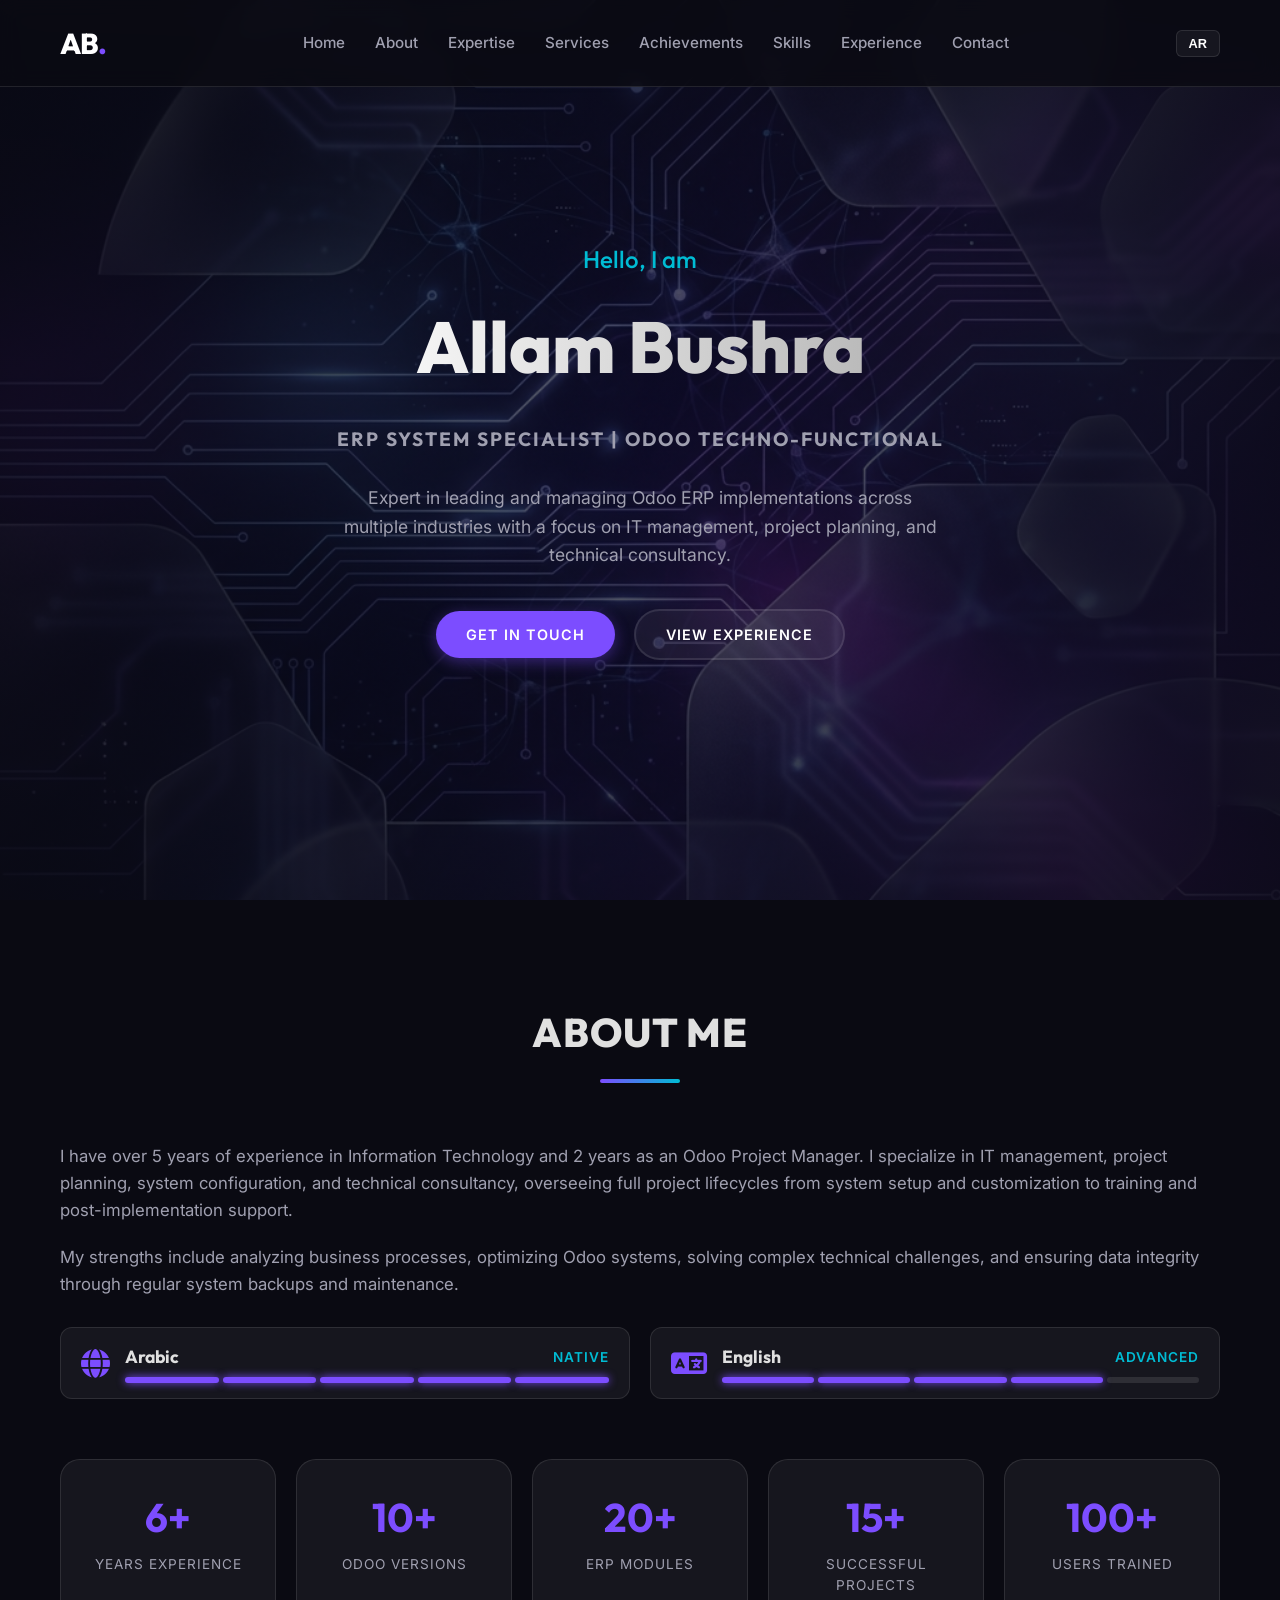
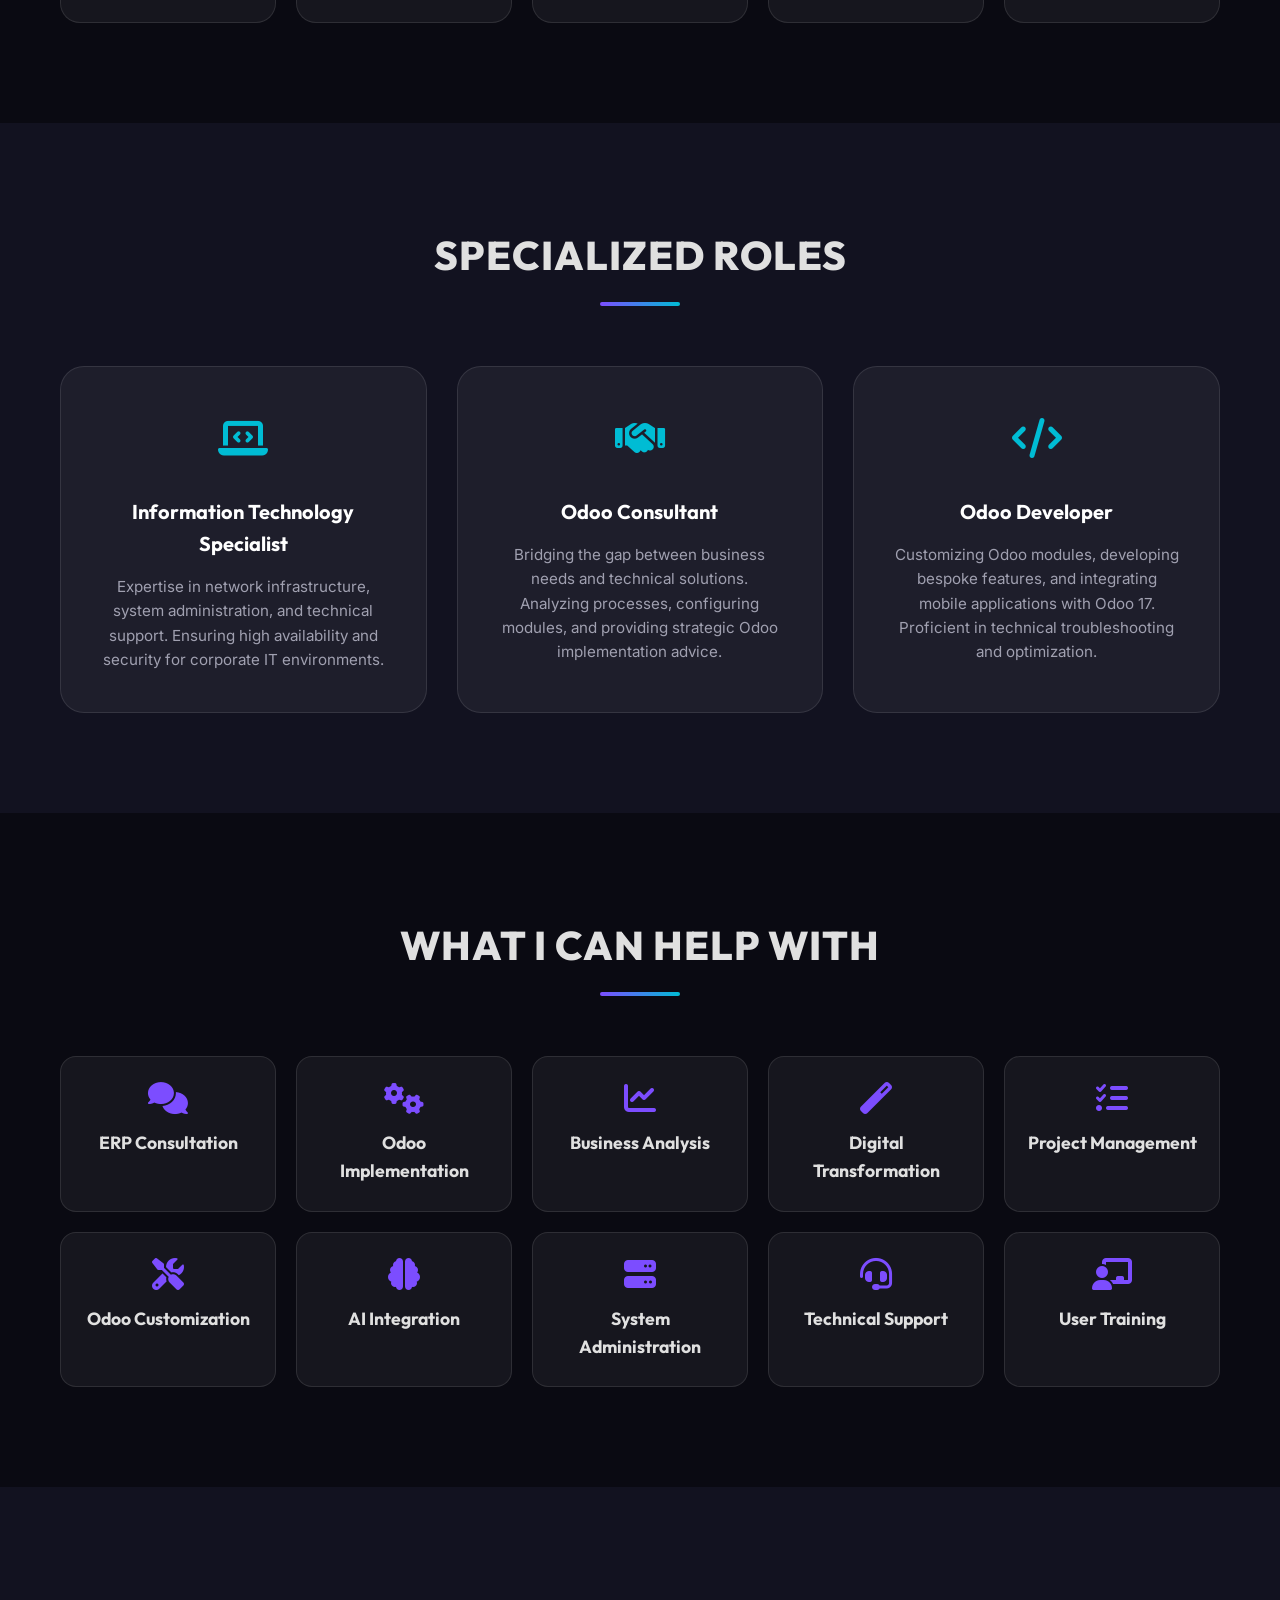
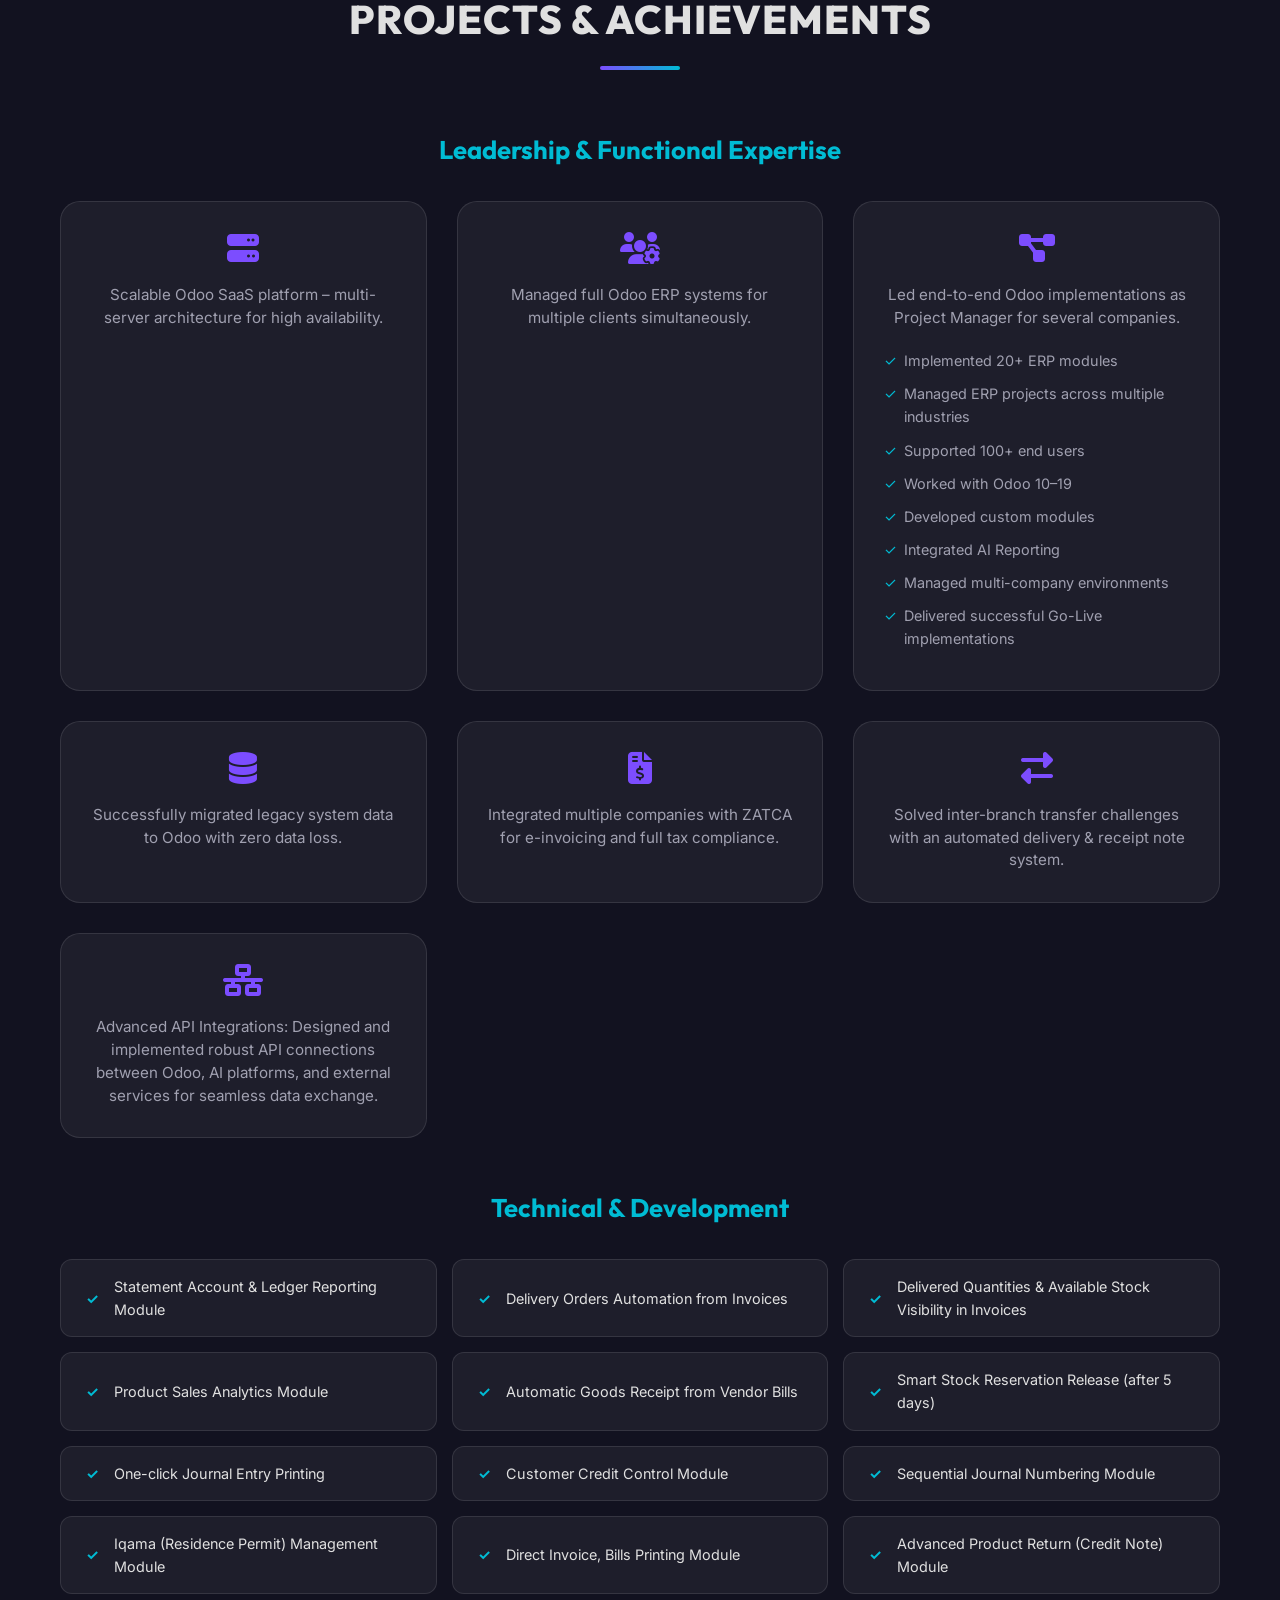
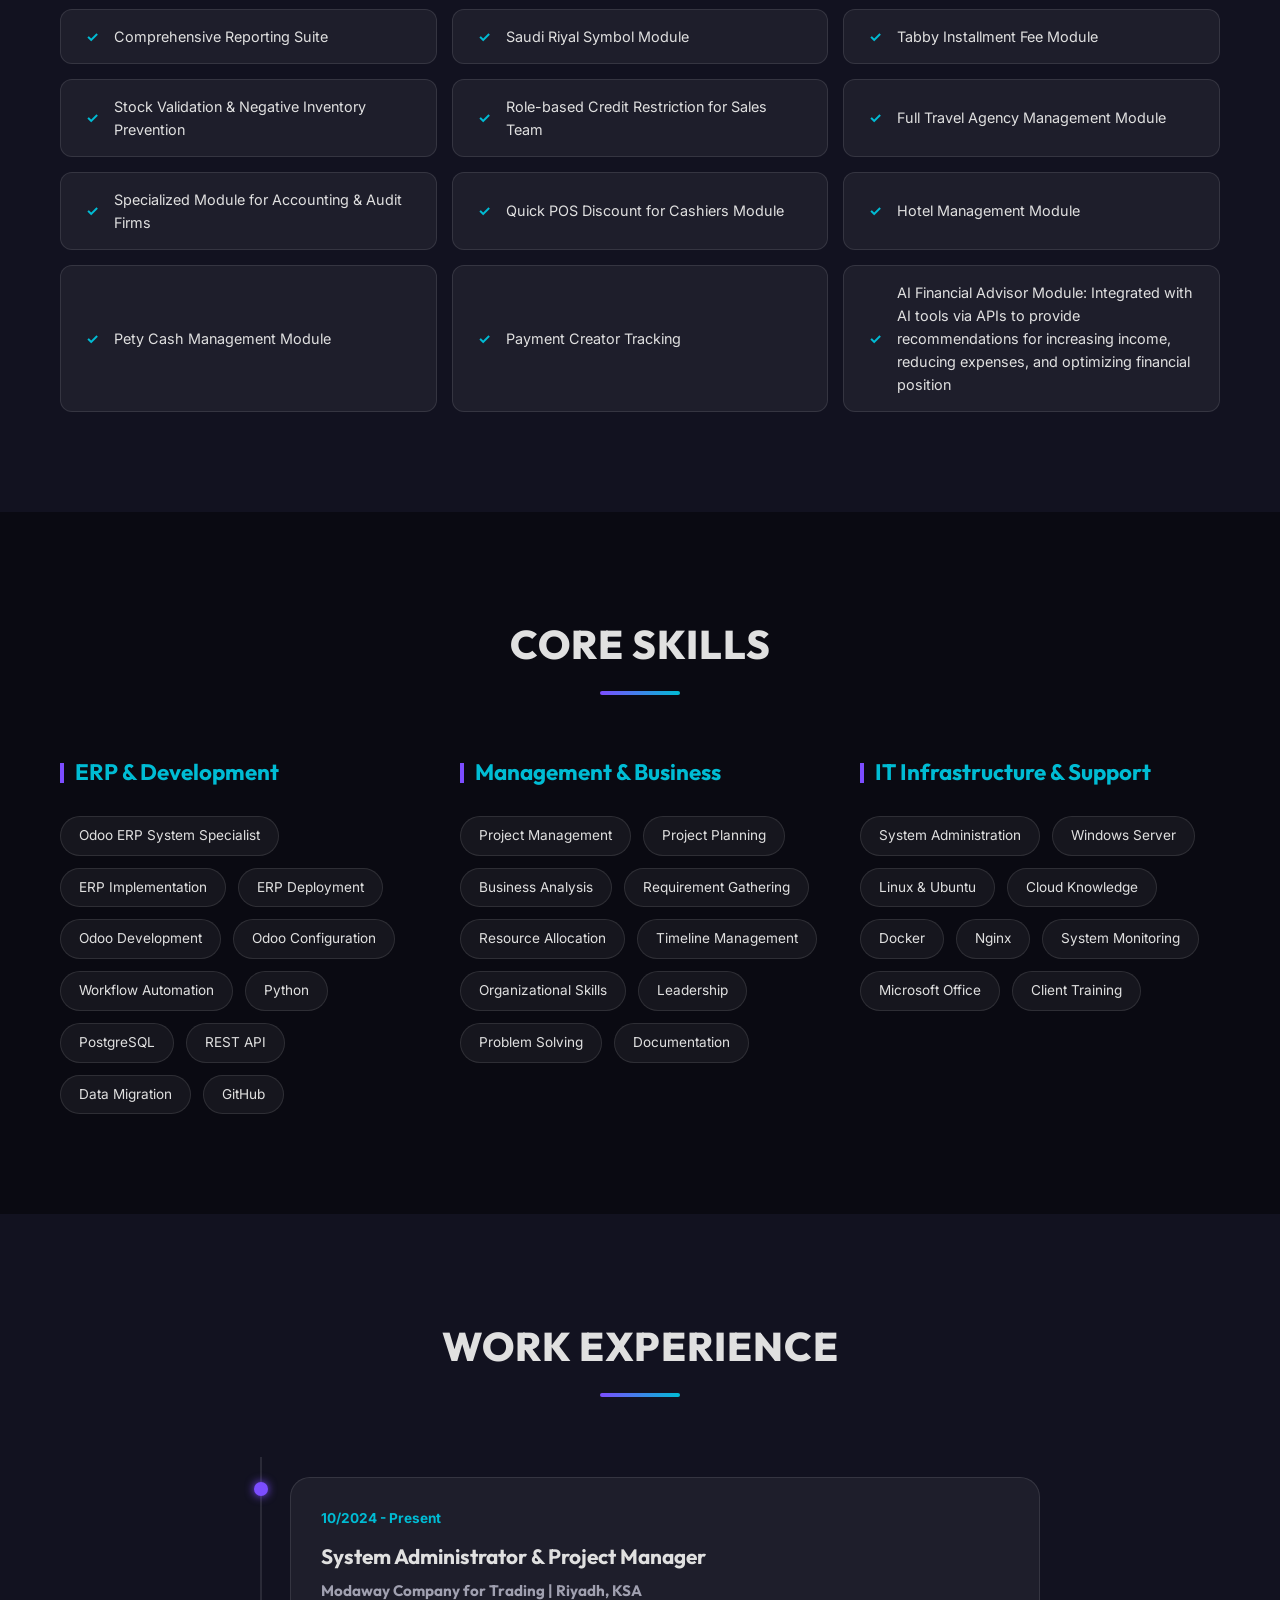
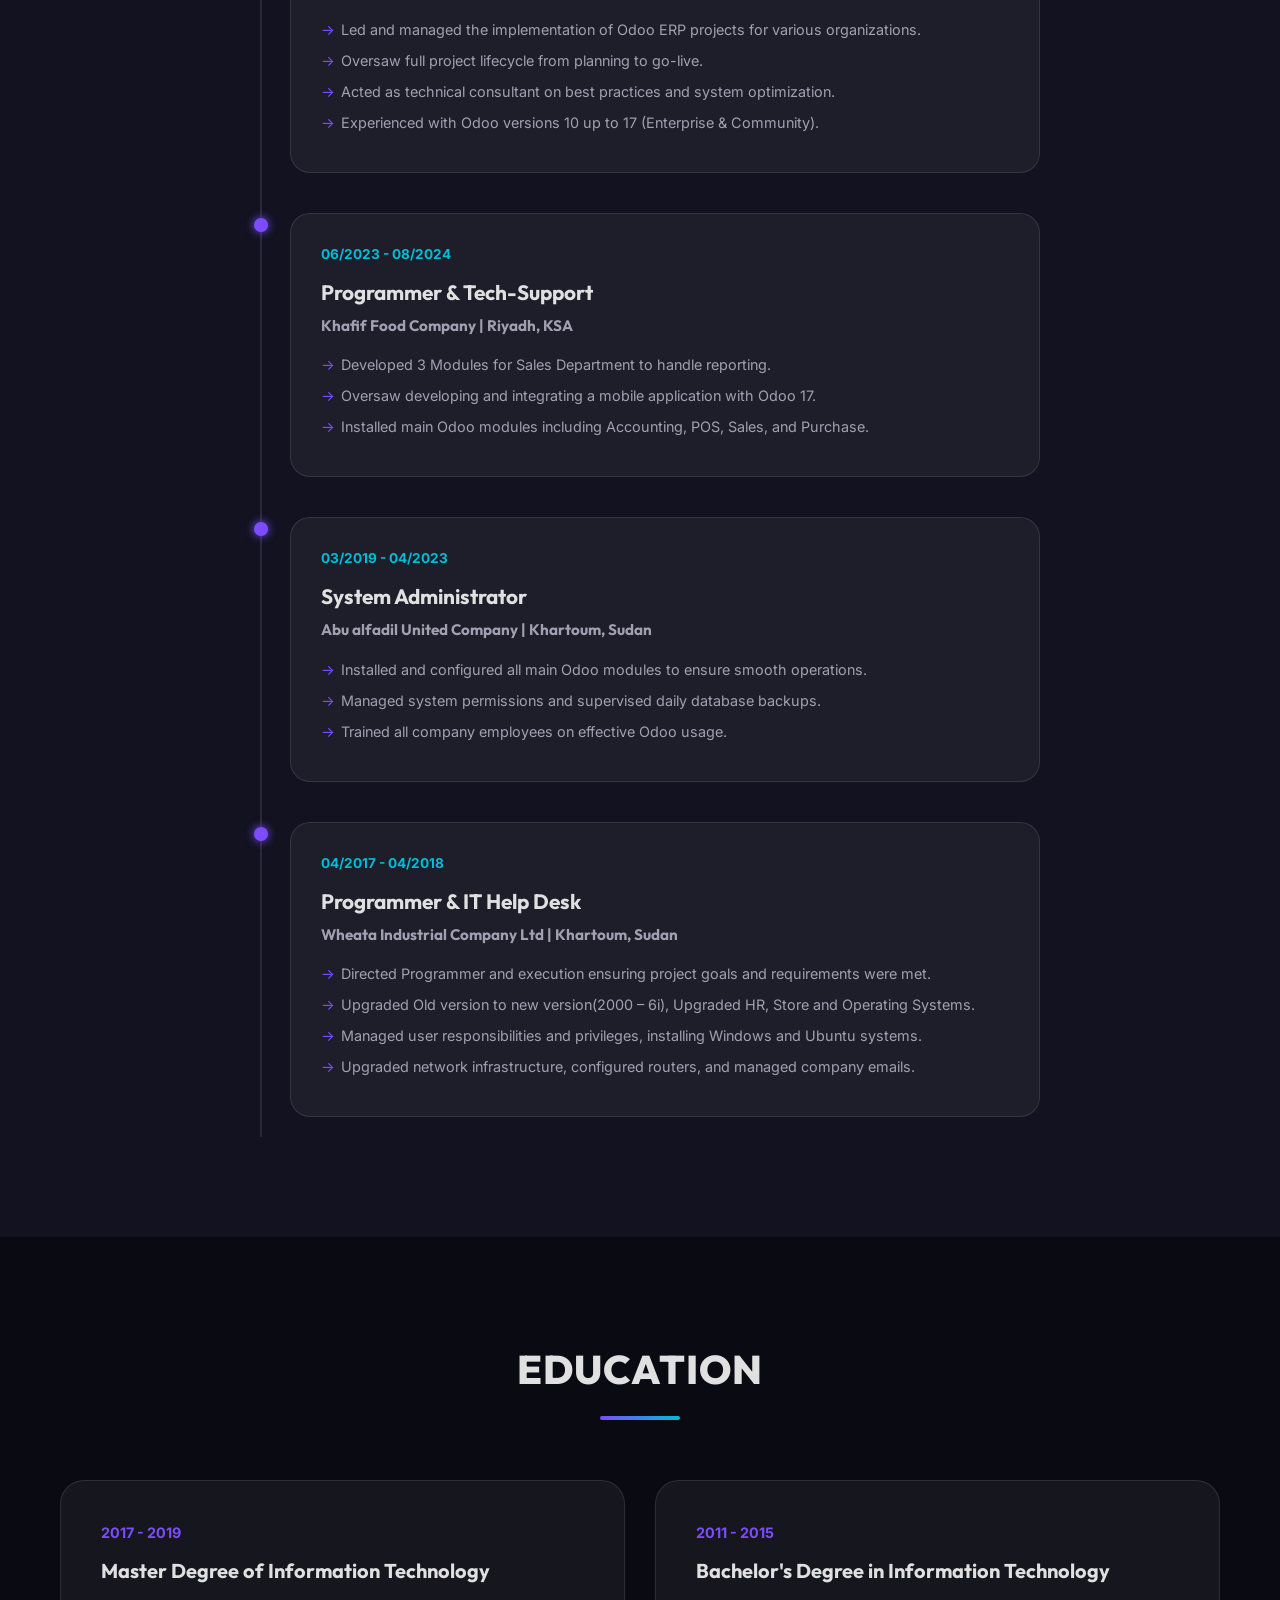
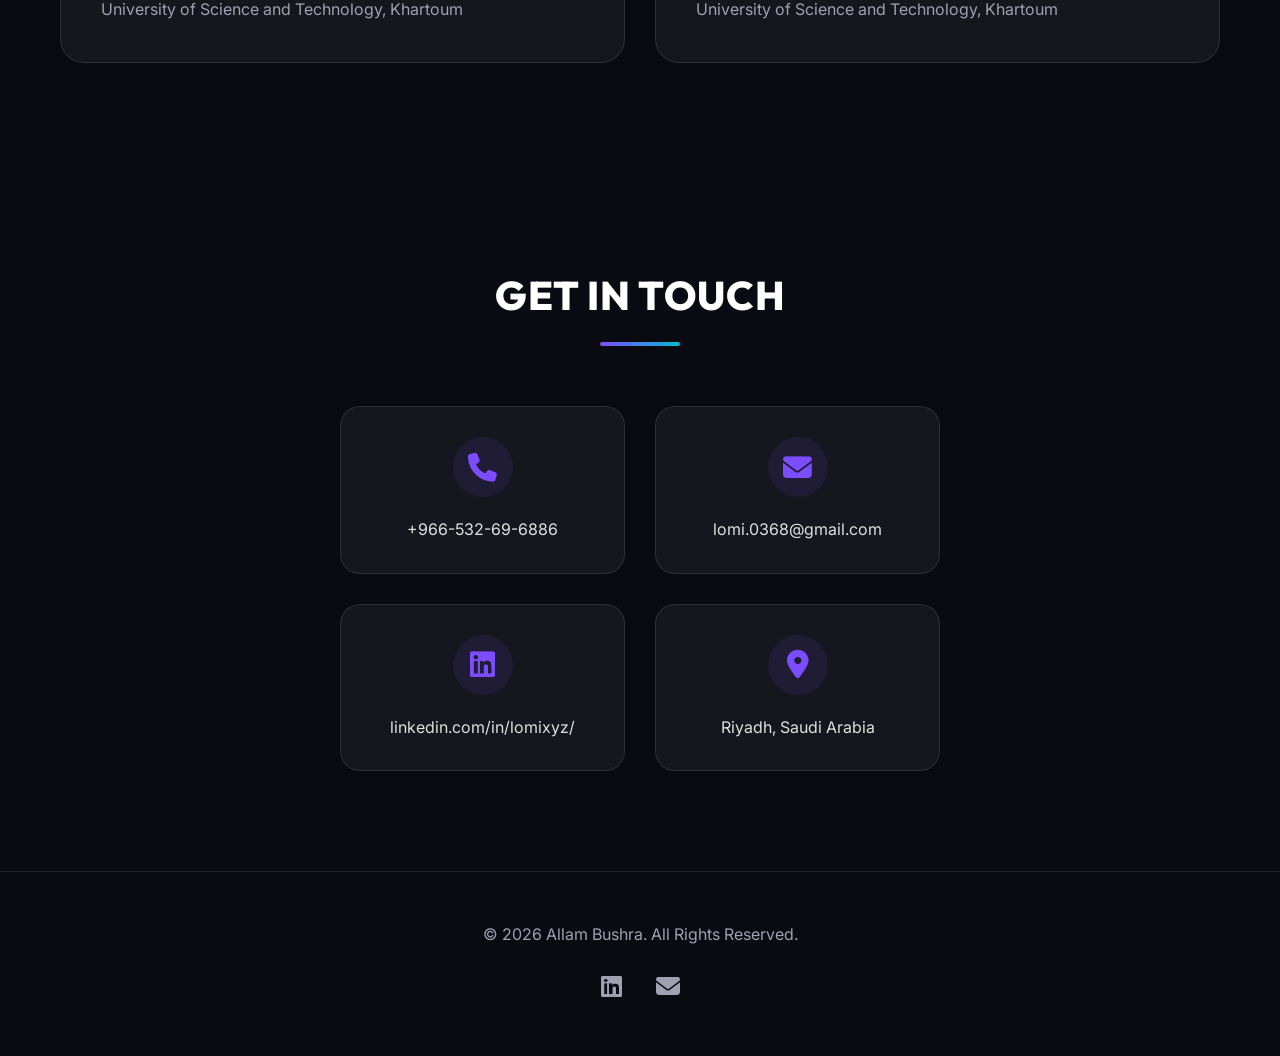
==== commit 73e563f6: "Add files via upload" ====
--- a/index.html
+++ b/index.html
@@ -60,10 +60,39 @@
                 <div class="about-text">
                     <p data-en="I have over 5 years of experience in Information Technology and 2 years as an Odoo Project Manager. I specialize in IT management, project planning, system configuration, and technical consultancy, overseeing full project lifecycles from system setup and customization to training and post-implementation support." data-ar="لدي أكثر من 5 سنوات من الخبرة في تكنولوجيا المعلومات وسنتين كمدير مشروع أودو. أتخصص في إدارة تكنولوجيا المعلومات، وتخطيط المشاريع، وتكوين الأنظمة، والاستشارات الفنية، والإشراف على دورات حياة المشروع الكاملة من إعداد النظام وتخصيصه إلى التدريب ودعم ما بعد التنفيذ.">I have over 5 years of experience in Information Technology and 2 years as an Odoo Project Manager. I specialize in IT management, project planning, system configuration, and technical consultancy, overseeing full project lifecycles from system setup and customization to training and post-implementation support.</p>
                     <p data-en="My strengths include analyzing business processes, optimizing Odoo systems, solving complex technical challenges, and ensuring data integrity through regular system backups and maintenance." data-ar="تشمل نقاط قوتي تحليل العمليات التجارية، وتحسين أنظمة أودو، وحل التحديات التقنية المعقدة، وضمان سلامة البيانات من خلال النسخ الاحتياطي المنتظم للنظام والصيانة.">My strengths include analyzing business processes, optimizing Odoo systems, solving complex technical challenges, and ensuring data integrity through regular system backups and maintenance.</p>
-                    <div class="personal-info">
-                        <div class="info-item"><span data-en="Location:" data-ar="الموقع:">Location:</span> <span data-en="Riyadh, Saudi Arabia" data-ar="الرياض، المملكة العربية السعودية">Riyadh, Saudi Arabia</span></div>
-                        <div class="info-item"><span data-en="Languages:" data-ar="اللغات:">Languages:</span> <span data-en="Arabic (Native), English (Advanced)" data-ar="العربية (أم)، الإنجليزية (متقدم)">Arabic (Native), English (Advanced)</span></div>
-                        <div class="info-item"><span data-en="Education:" data-ar="التعليم:">Education:</span> <span data-en="Master of IT" data-ar="ماجستير تكنولوجيا المعلومات">Master of IT</span></div>
+                    <div class="lang-grid">
+                        <div class="lang-card fade-up">
+                            <i class="fas fa-globe"></i>
+                            <div class="lang-details">
+                                <div class="lang-header">
+                                    <h4 data-en="Arabic" data-ar="العربية">Arabic</h4>
+                                    <span class="lang-level" data-en="Native" data-ar="اللغة الأم">Native</span>
+                                </div>
+                                <div class="lexus-indicator">
+                                    <div class="segment filled s1"></div>
+                                    <div class="segment filled s2"></div>
+                                    <div class="segment filled s3"></div>
+                                    <div class="segment filled s4"></div>
+                                    <div class="segment filled s5"></div>
+                                </div>
+                            </div>
+                        </div>
+                        <div class="lang-card fade-up">
+                            <i class="fas fa-language"></i>
+                            <div class="lang-details">
+                                <div class="lang-header">
+                                    <h4 data-en="English" data-ar="الإنجليزية">English</h4>
+                                    <span class="lang-level" data-en="Advanced" data-ar="متقدم">Advanced</span>
+                                </div>
+                                <div class="lexus-indicator">
+                                    <div class="segment filled s1"></div>
+                                    <div class="segment filled s2"></div>
+                                    <div class="segment filled s3"></div>
+                                    <div class="segment filled s4"></div>
+                                    <div class="segment s5"></div>
+                                </div>
+                            </div>
+                        </div>
                     </div>
                 </div>
                 <div class="about-stats">
--- a/style.css
+++ b/style.css
@@ -296,9 +296,8 @@
 /* About Section */
 .about-grid {
     display: grid;
-    grid-template-columns: 1.5fr 1fr;
-    gap: 50px;
-    align-items: center;
+    grid-template-columns: 1fr;
+    gap: 40px;
 }
 
 .about-text p {
@@ -307,33 +306,129 @@
     color: var(--text-muted);
 }
 
-.personal-info {
+.lang-grid {
     display: grid;
-    grid-template-columns: 1fr;
+    grid-template-columns: repeat(auto-fit, minmax(180px, 1fr));
+    gap: 20px;
+    margin-top: 30px;
+}
+
+.lang-card {
+    background: var(--glass);
+    border: 1px solid var(--glass-border);
+    border-radius: 12px;
+    padding: 15px 20px;
+    display: flex;
+    align-items: center;
     gap: 15px;
-    margin-top: 30px;
-}
-
-.info-item span:first-child {
+    transition: var(--transition);
+}
+
+.lang-card:hover {
+    transform: translateY(-5px);
+    background: rgba(255, 255, 255, 0.08);
+    border-color: var(--primary-color);
+}
+
+.lang-card i {
+    font-size: 1.8rem;
+    color: var(--primary-color);
+}
+
+.lang-details {
+    width: 100%;
+}
+
+.lang-header {
+    display: flex;
+    justify-content: space-between;
+    align-items: center;
+    margin-bottom: 5px;
+}
+
+.lang-header h4 {
+    font-size: 1.1rem;
+    color: var(--text-main);
+}
+
+.lang-level {
+    font-size: 0.85rem;
     color: var(--secondary-color);
     font-weight: 600;
-    margin-right: 10px;
-}
-
-body.rtl .info-item span:first-child {
-    margin-right: 0;
-    margin-left: 10px;
+    text-transform: uppercase;
+    letter-spacing: 1px;
+}
+
+.lexus-indicator {
+    display: flex;
+    gap: 4px;
+    height: 6px;
+    width: 100%;
+}
+
+.lexus-indicator .segment {
+    flex: 1;
+    background: rgba(255, 255, 255, 0.1);
+    border-radius: 3px;
+    transition: var(--transition);
+}
+
+.lexus-indicator .segment.filled {
+    background: var(--primary-color);
+    box-shadow: 0 0 8px var(--primary-color);
+}
+
+/* Hover Animation (Lexus Turn Signal) */
+.lang-card:hover .segment.filled {
+    background: rgba(255, 255, 255, 0.1);
+    box-shadow: none;
+}
+
+.lang-card:hover .segment.filled.s1 { animation: sweep1 1s infinite; }
+.lang-card:hover .segment.filled.s2 { animation: sweep2 1s infinite; }
+.lang-card:hover .segment.filled.s3 { animation: sweep3 1s infinite; }
+.lang-card:hover .segment.filled.s4 { animation: sweep4 1s infinite; }
+.lang-card:hover .segment.filled.s5 { animation: sweep5 1s infinite; }
+
+@keyframes sweep1 {
+    0%, 80% { background: #ff9800; box-shadow: 0 0 10px #ff9800, 0 0 20px #ff9800; }
+    81%, 100% { background: rgba(255,255,255,0.1); box-shadow: none; }
+}
+@keyframes sweep2 {
+    0%, 14% { background: rgba(255,255,255,0.1); box-shadow: none; }
+    15%, 80% { background: #ff9800; box-shadow: 0 0 10px #ff9800, 0 0 20px #ff9800; }
+    81%, 100% { background: rgba(255,255,255,0.1); box-shadow: none; }
+}
+@keyframes sweep3 {
+    0%, 29% { background: rgba(255,255,255,0.1); box-shadow: none; }
+    30%, 80% { background: #ff9800; box-shadow: 0 0 10px #ff9800, 0 0 20px #ff9800; }
+    81%, 100% { background: rgba(255,255,255,0.1); box-shadow: none; }
+}
+@keyframes sweep4 {
+    0%, 44% { background: rgba(255,255,255,0.1); box-shadow: none; }
+    45%, 80% { background: #ff9800; box-shadow: 0 0 10px #ff9800, 0 0 20px #ff9800; }
+    81%, 100% { background: rgba(255,255,255,0.1); box-shadow: none; }
+}
+@keyframes sweep5 {
+    0%, 59% { background: rgba(255,255,255,0.1); box-shadow: none; }
+    60%, 80% { background: #ff9800; box-shadow: 0 0 10px #ff9800, 0 0 20px #ff9800; }
+    81%, 100% { background: rgba(255,255,255,0.1); box-shadow: none; }
+}
+
+body.rtl .lexus-indicator {
+    flex-direction: row-reverse;
 }
 
 .about-stats {
     display: grid;
-    grid-template-columns: 1fr 1fr;
+    grid-template-columns: repeat(auto-fit, minmax(150px, 1fr));
     gap: 20px;
+    margin-top: 20px;
 }
 
 .stat-card {
     background: var(--glass);
-    padding: 30px;
+    padding: 25px 15px;
     border-radius: 20px;
     border: 1px solid var(--glass-border);
     text-align: center;
@@ -342,7 +437,13 @@
 
 .stat-card:hover {
     transform: translateY(-10px);
-    background: rgba(255, 255, 255, 0.08);
+    background: rgba(255, 255, 255, 0.15);
+    border-color: var(--primary-color);
+    box-shadow: 0 0 20px rgba(124, 77, 255, 0.4);
+}
+
+.stat-card:hover p {
+    color: #ffffff;
 }
 
 .stat-card h3 {
@@ -356,6 +457,39 @@
     text-transform: uppercase;
     letter-spacing: 1px;
     color: var(--text-muted);
+}
+
+/* Services Section */
+.services-grid {
+    display: grid;
+    grid-template-columns: repeat(auto-fit, minmax(200px, 1fr));
+    gap: 20px;
+}
+
+.service-item {
+    background: var(--glass);
+    padding: 25px 20px;
+    border-radius: 16px;
+    border: 1px solid var(--glass-border);
+    text-align: center;
+    transition: var(--transition);
+}
+
+.service-item:hover {
+    transform: translateY(-5px);
+    background: rgba(255, 255, 255, 0.08);
+    border-color: var(--primary-color);
+}
+
+.service-item i {
+    font-size: 2rem;
+    color: var(--primary-color);
+    margin-bottom: 15px;
+}
+
+.service-item h3 {
+    font-size: 1.1rem;
+    color: var(--text-main);
 }
 
 /* Expertise Section */
@@ -443,6 +577,44 @@
     font-size: 0.95rem;
     color: var(--text-muted);
     line-height: 1.5;
+}
+
+.achievement-card-list {
+    margin-top: 20px;
+    text-align: left;
+    list-style: none;
+    padding: 0;
+    width: 100%;
+}
+
+body.rtl .achievement-card-list {
+    text-align: right;
+}
+
+.achievement-card-list li {
+    font-size: 0.9rem;
+    color: var(--text-muted);
+    margin-bottom: 10px;
+    position: relative;
+    padding-left: 20px;
+}
+
+body.rtl .achievement-card-list li {
+    padding-left: 0;
+    padding-right: 20px;
+}
+
+.achievement-card-list li::before {
+    content: '✓';
+    color: var(--secondary-color);
+    position: absolute;
+    left: 0;
+    top: 0;
+}
+
+body.rtl .achievement-card-list li::before {
+    left: auto;
+    right: 0;
 }
 
 .achievement-list {
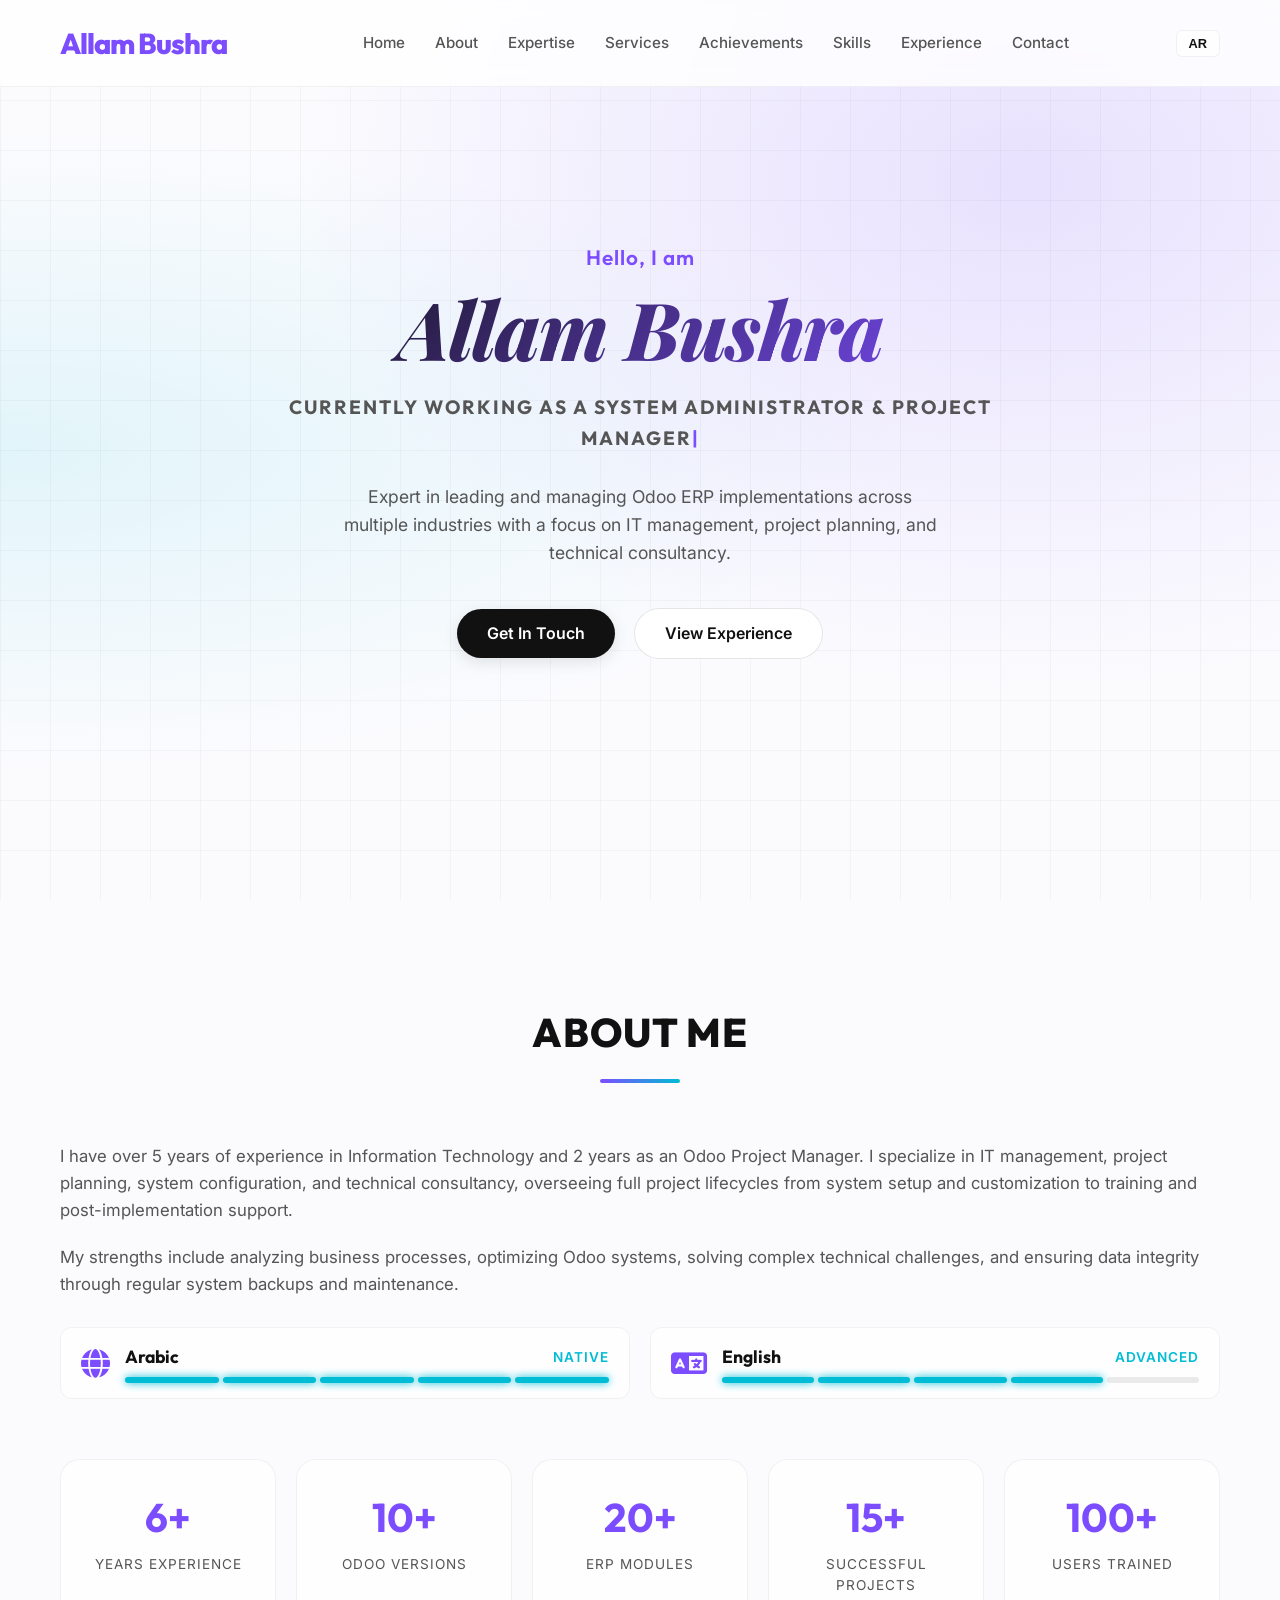
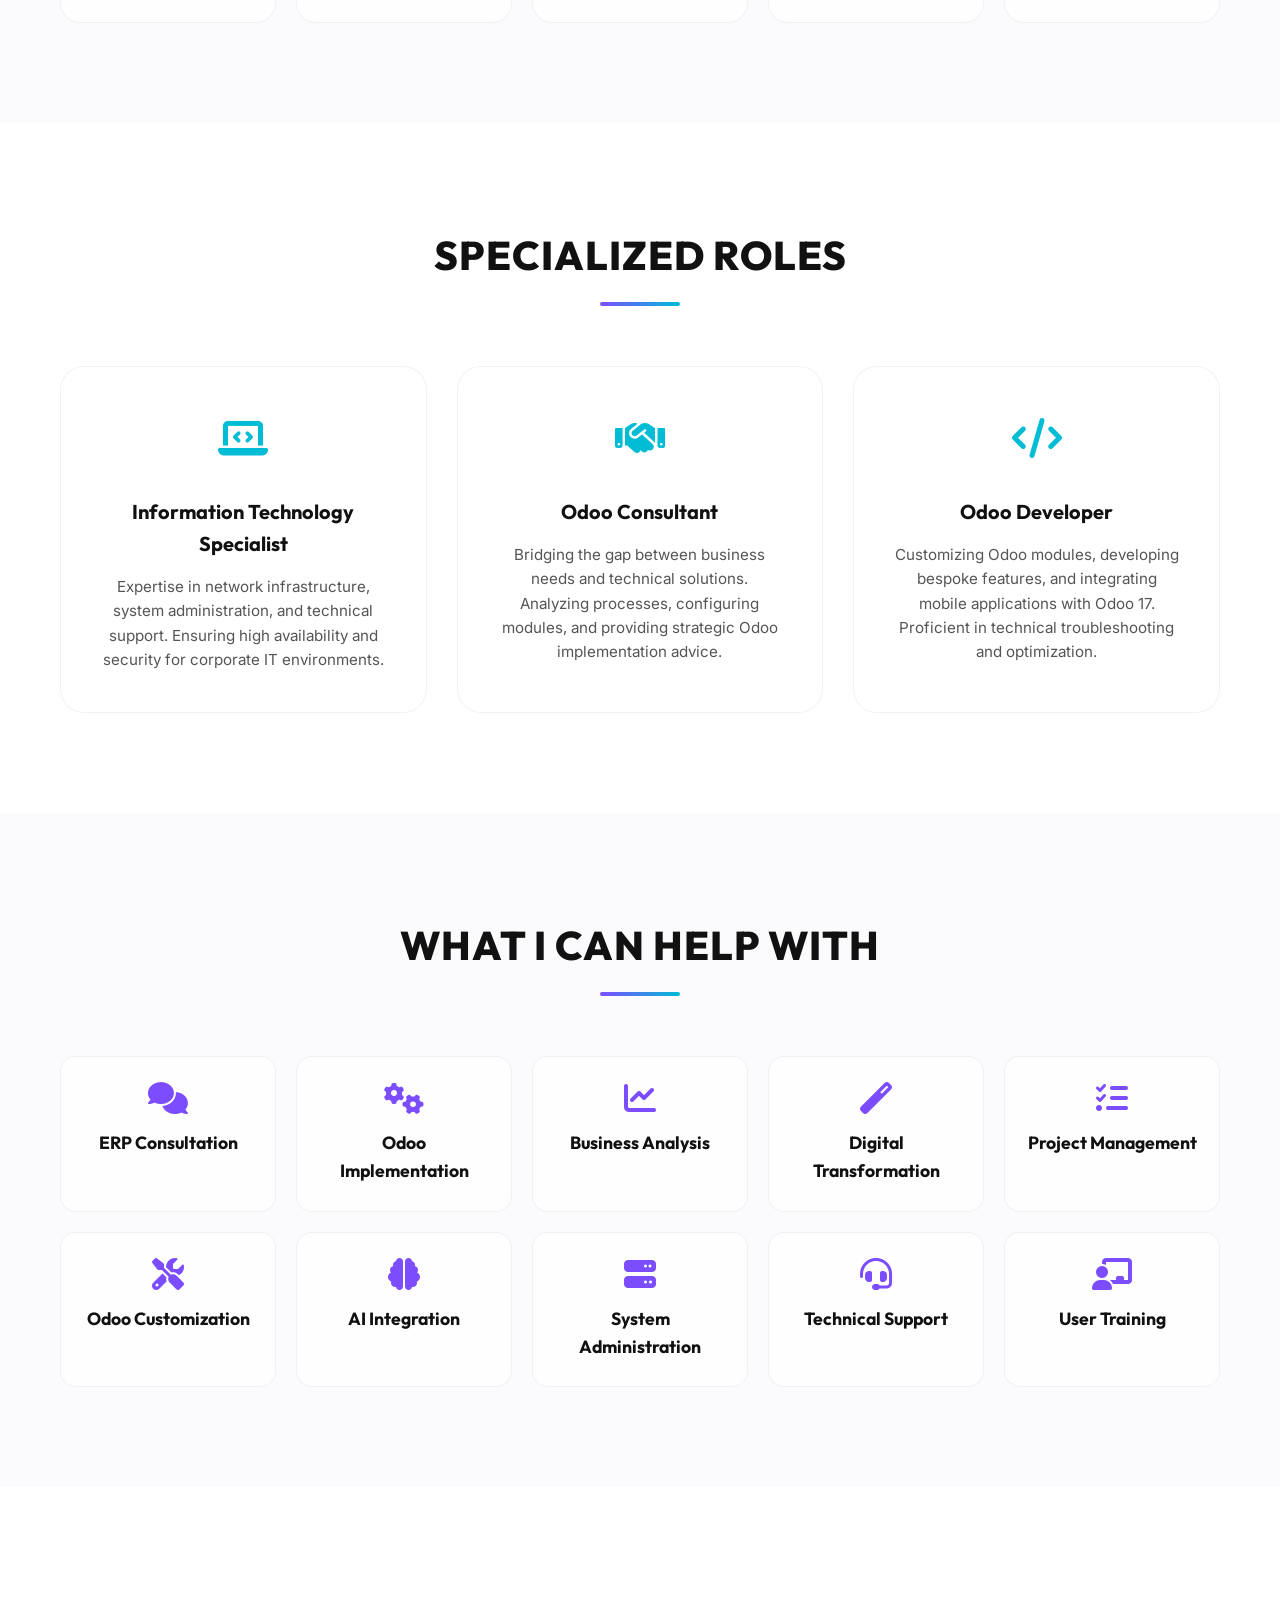
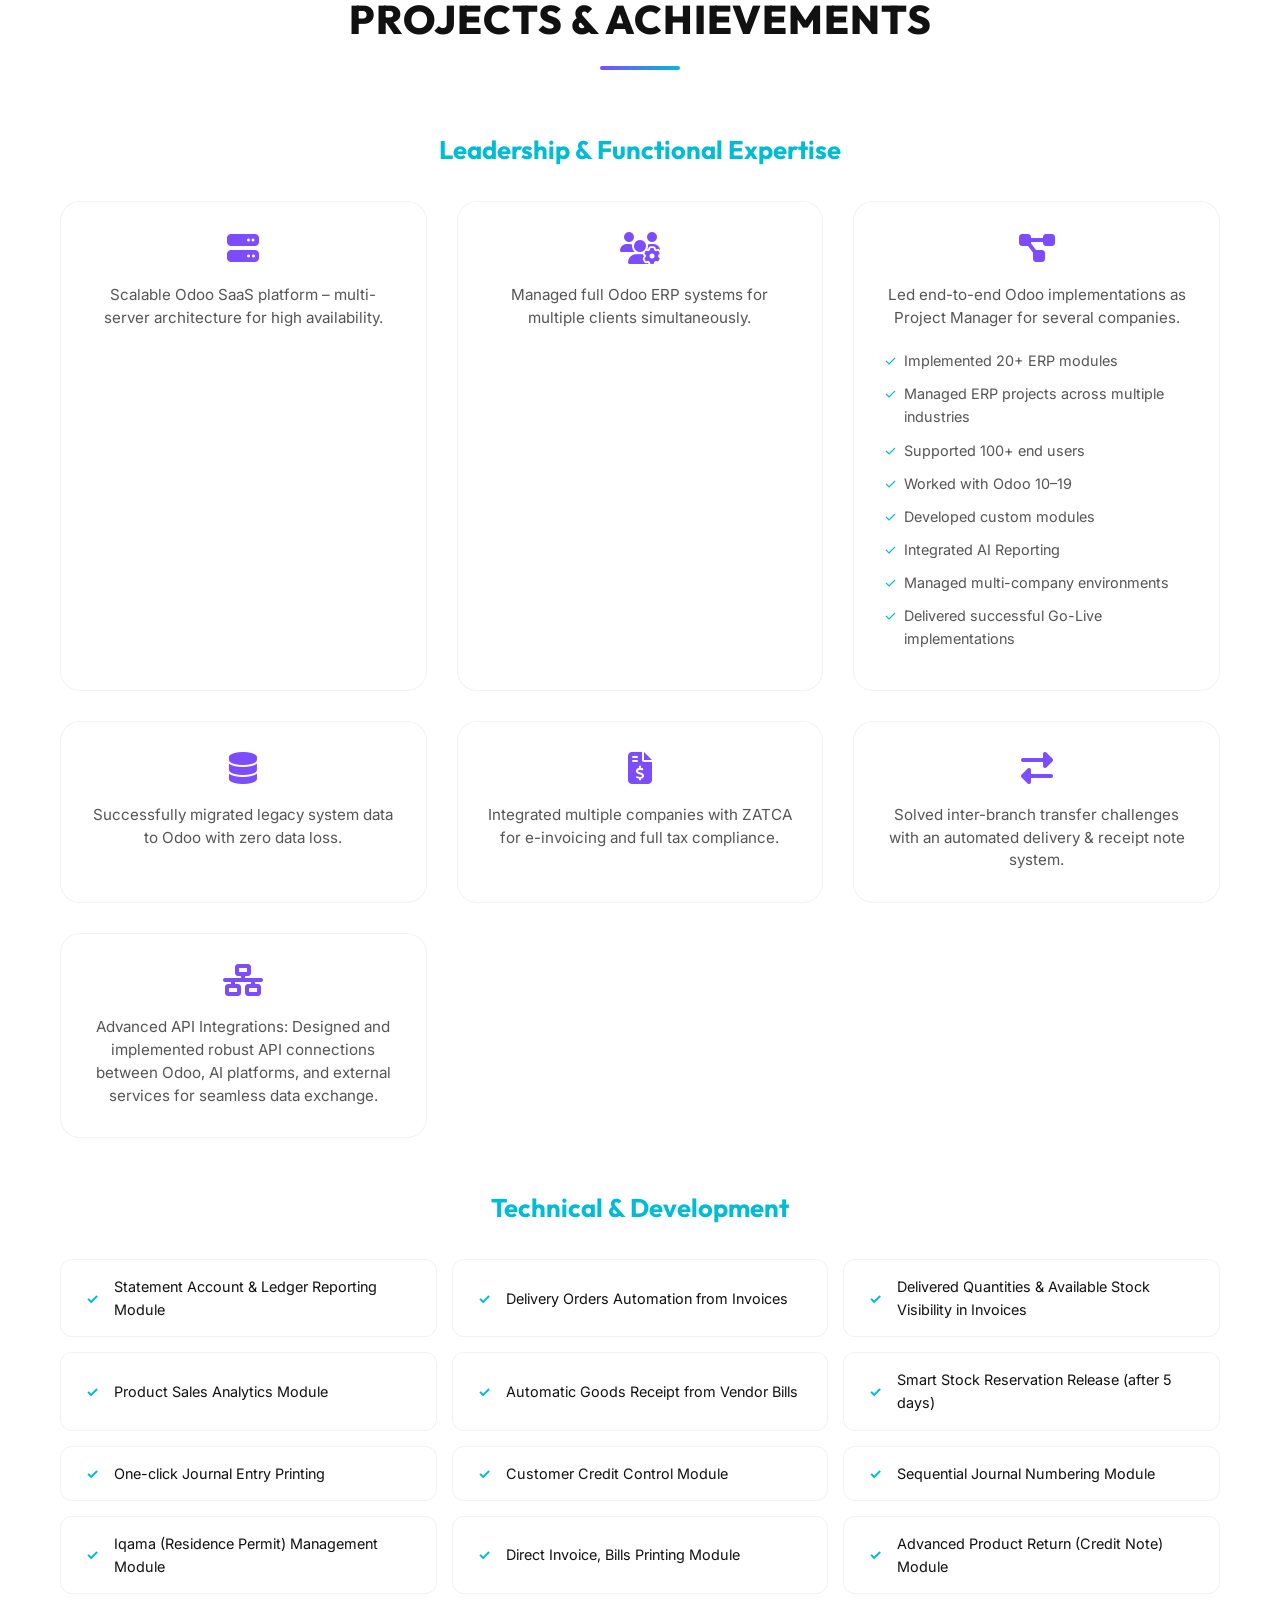
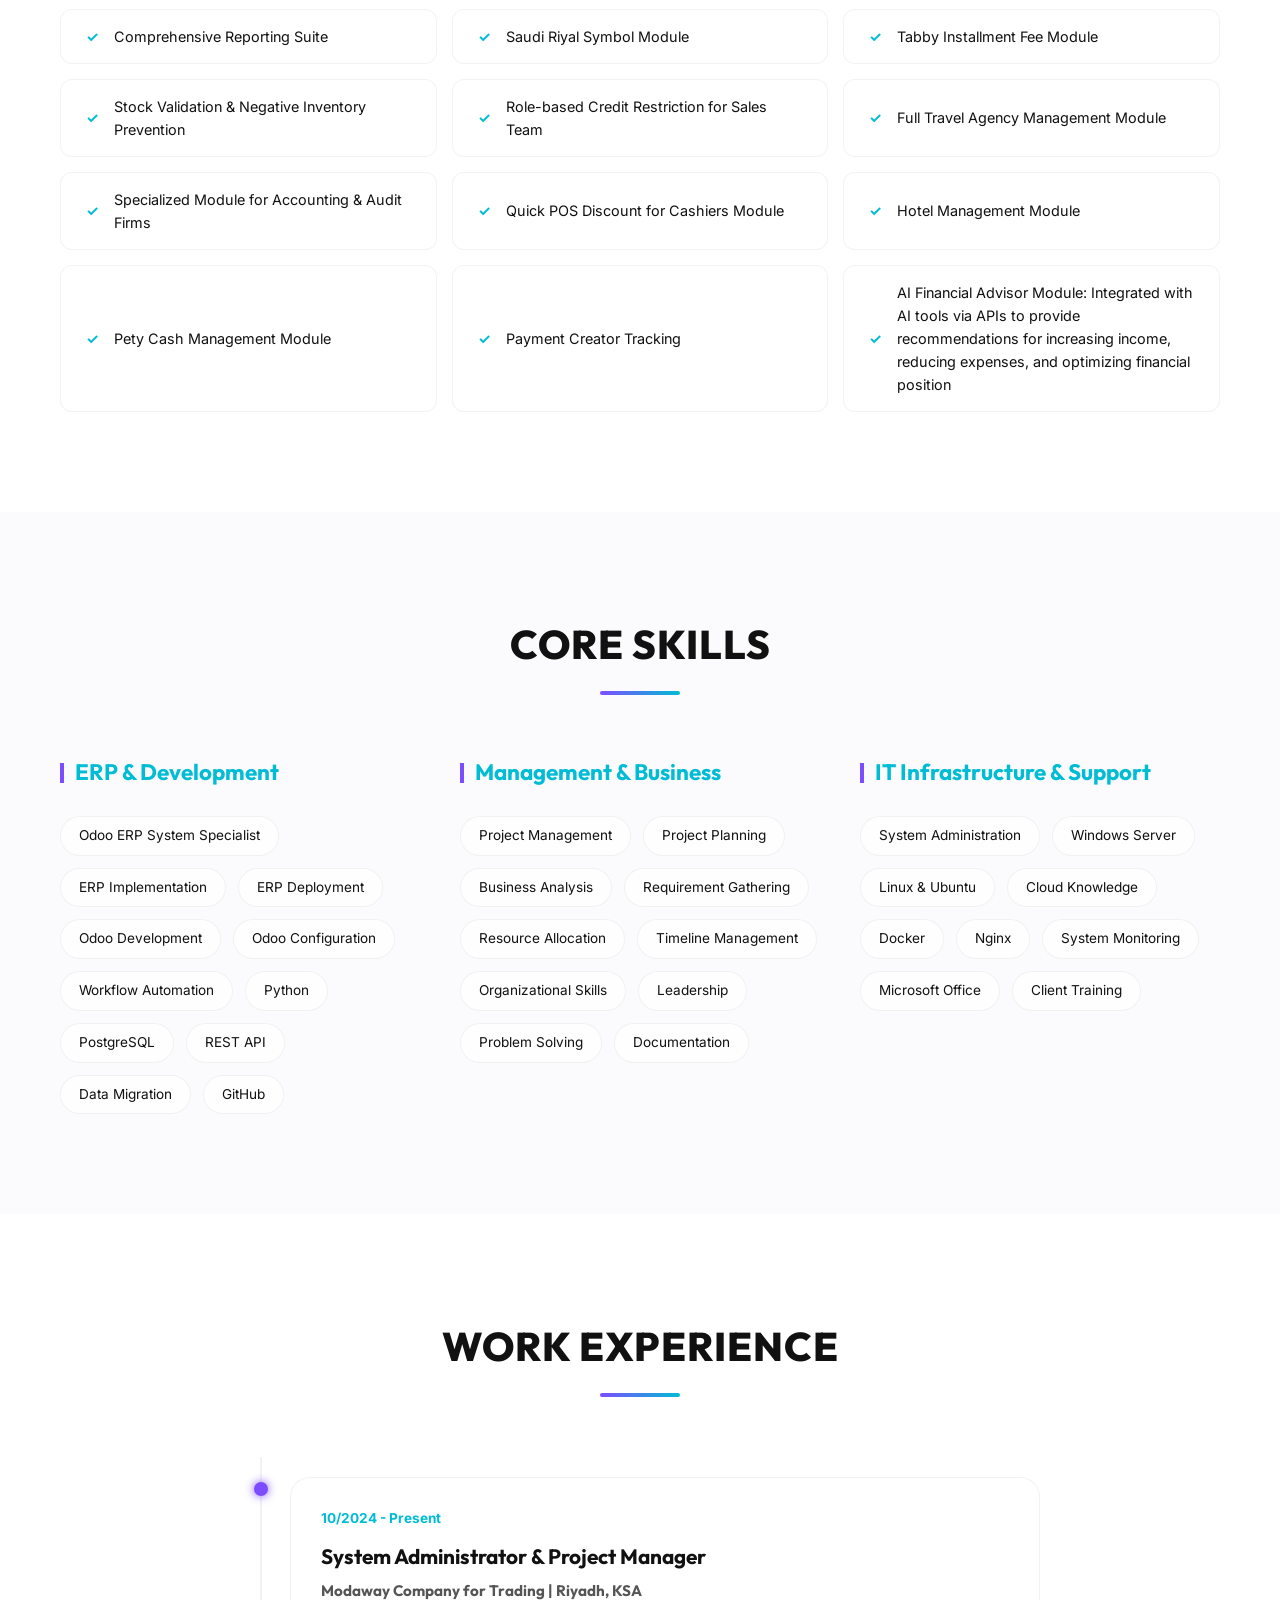
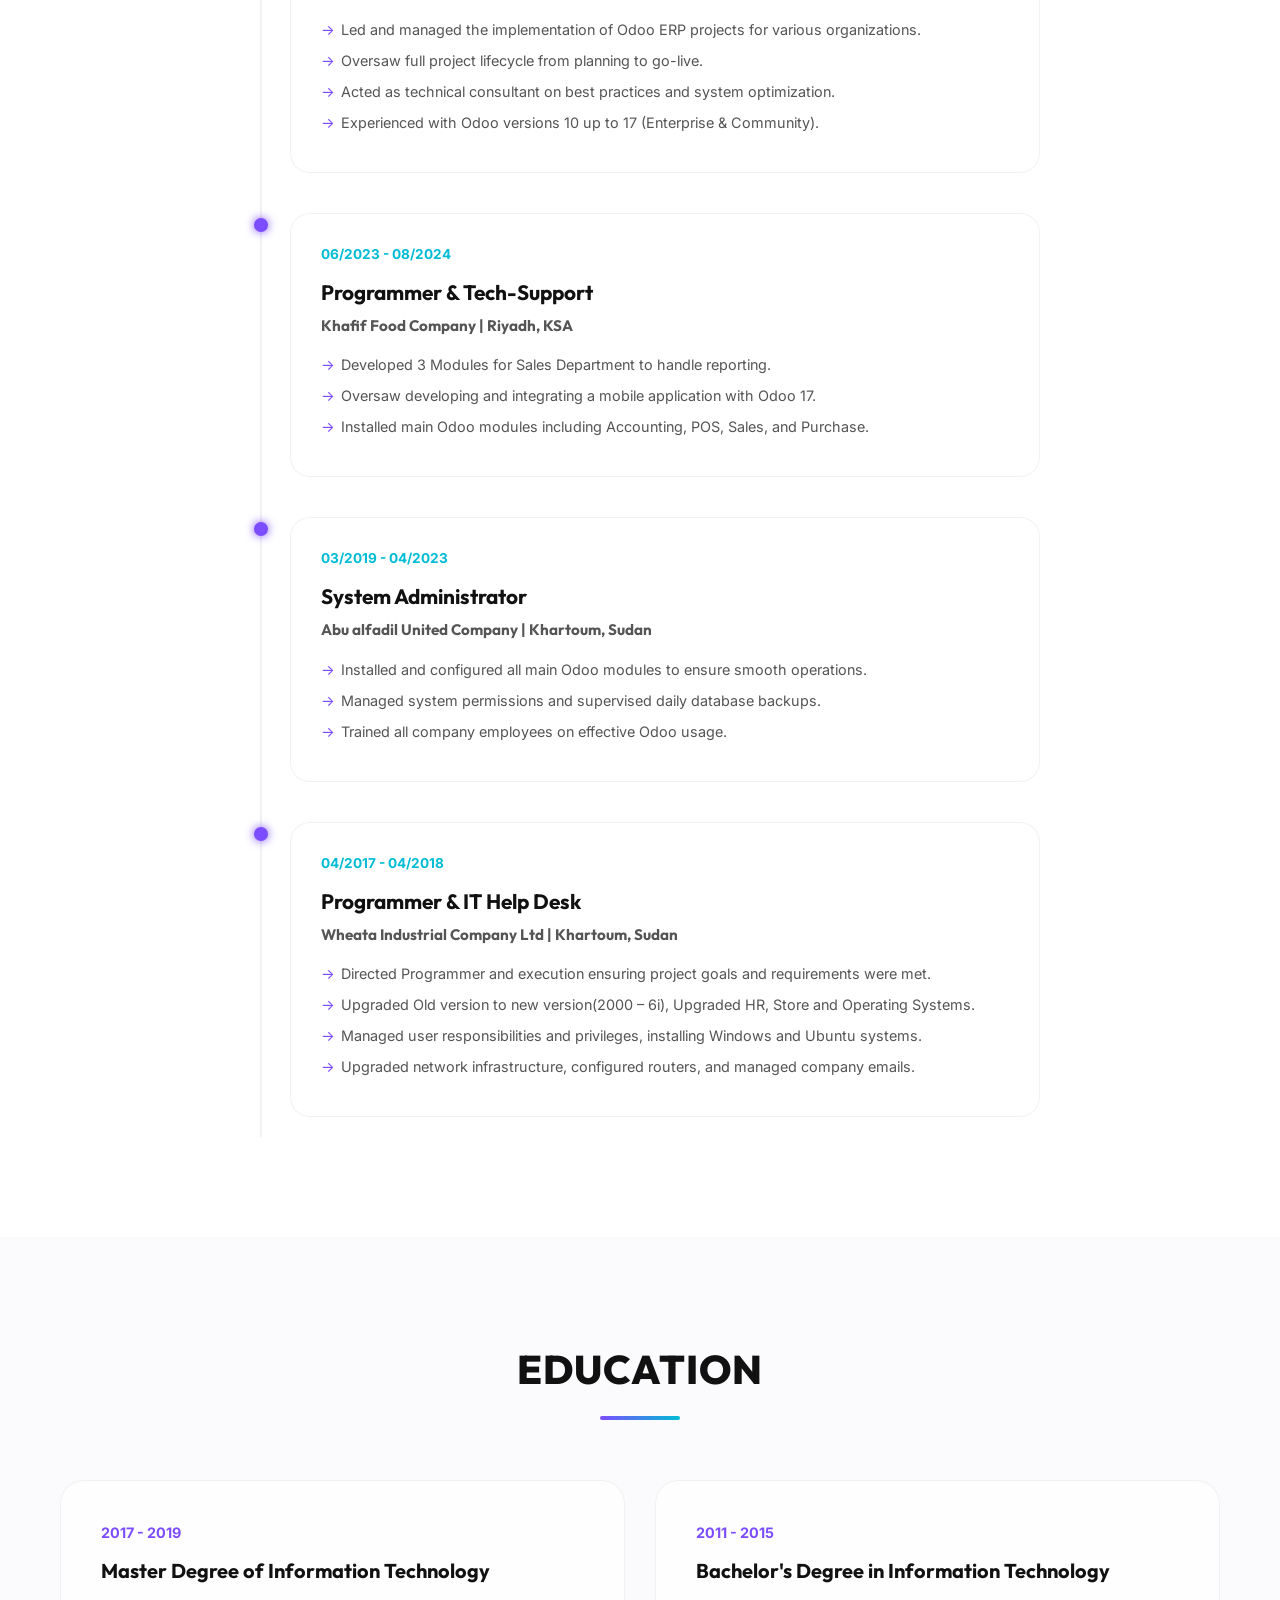
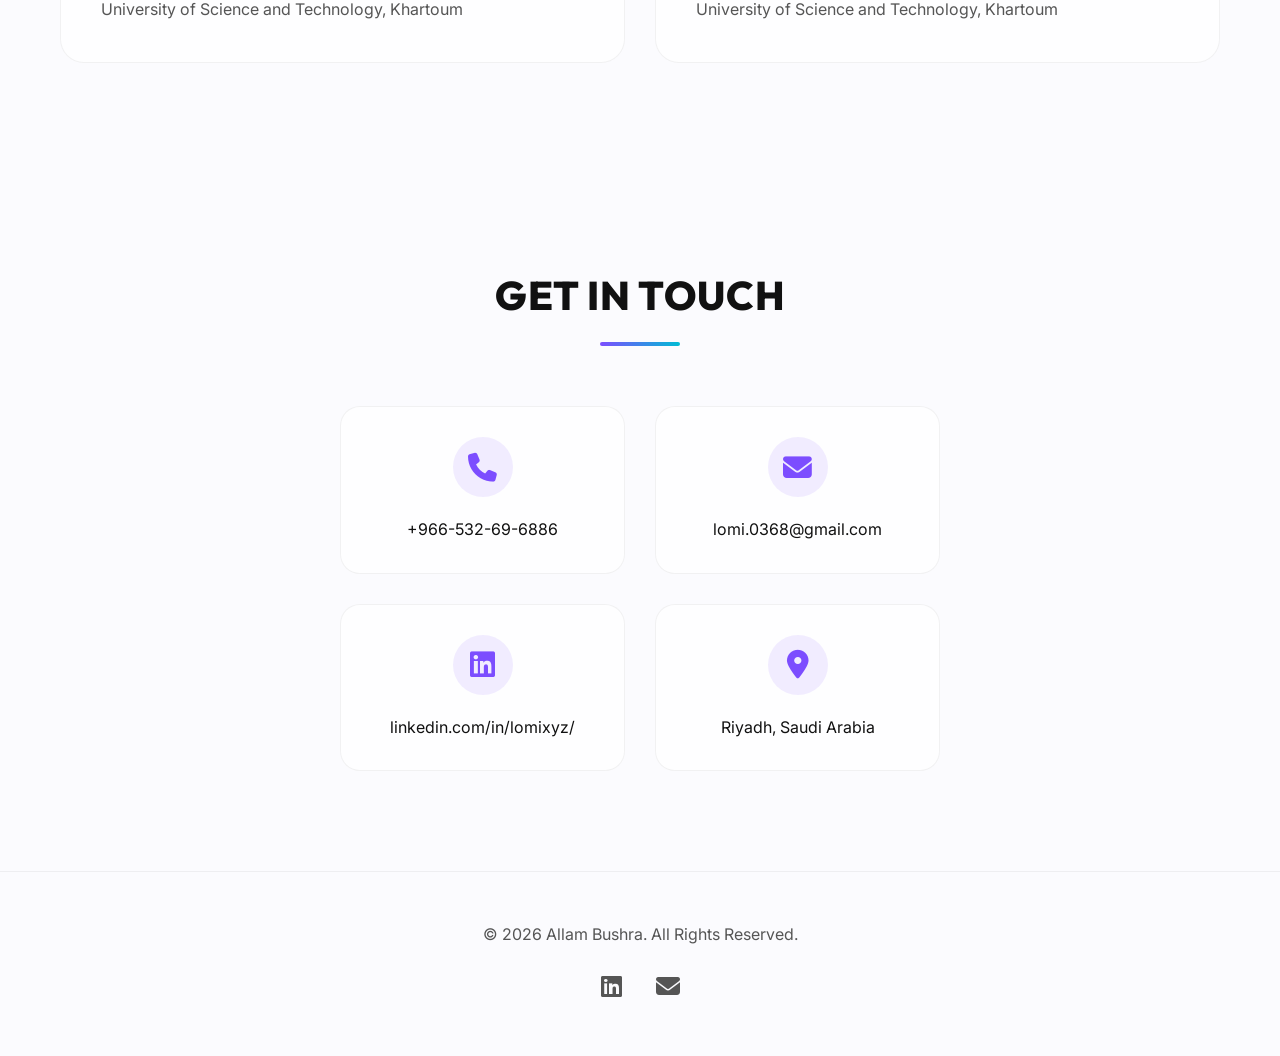
==== commit a11b6062: "Add files via upload" ====
--- a/index.html
+++ b/index.html
@@ -9,14 +9,14 @@
     <!-- Google Fonts -->
     <link rel="preconnect" href="https://fonts.googleapis.com">
     <link rel="preconnect" href="https://fonts.gstatic.com" crossorigin>
-    <link href="https://fonts.googleapis.com/css2?family=Inter:wght@300;400;500;600;700&family=Outfit:wght@300;400;500;600;700;800&family=Cairo:wght@300;400;600;700;900&display=swap" rel="stylesheet">
+    <link href="https://fonts.googleapis.com/css2?family=Inter:wght@300;400;500;600;700&family=Outfit:wght@300;400;500;600;700;800&family=Cairo:wght@300;400;600;700;900&family=Playfair+Display:ital,wght@0,400;0,700;1,400;1,700&display=swap" rel="stylesheet">
     <!-- Font Awesome -->
     <link rel="stylesheet" href="https://cdnjs.cloudflare.com/ajax/libs/font-awesome/6.4.0/css/all.min.css">
 </head>
 <body>
     <nav id="navbar">
         <div class="container">
-            <div class="logo">AB<span>.</span></div>
+            <div class="logo"><span data-en="Allam" data-ar="علام">Allam</span> <span data-en="Bushra" data-ar="بشرى">Bushra</span></div>
             <ul class="nav-links">
                 <li><a href="#hero" data-en="Home" data-ar="الرئيسية">Home</a></li>
                 <li><a href="#about" data-en="About" data-ar="من أنا">About</a></li>
@@ -35,12 +35,11 @@
     </nav>
 
     <header id="hero">
-        <div class="hero-overlay"></div>
         <div class="container">
             <div class="hero-content">
                 <h2 class="fade-in" data-en="Hello, I am" data-ar="مرحباً، أنا">Hello, I am</h2>
                 <h1 class="fade-in" data-en="Allam Bushra" data-ar="علام بشرى">Allam Bushra</h1>
-                <h3 class="fade-in" data-en="ERP System Specialist | Odoo Techno-Functional" data-ar="أخصائي أنظمة ERP | تقني وظيفي أودو">ERP System Specialist | Odoo Techno-Functional</h3>
+                <h3 class="fade-in typing-effect" id="typed-text" data-en="Currently working as a System Administrator & Project Manager" data-ar="أعمل حالياً كمدير نظام ومدير مشاريع"></h3>
                 <p class="fade-in" data-en="Expert in leading and managing Odoo ERP implementations across multiple industries with a focus on IT management, project planning, and technical consultancy." data-ar="خبير في قيادة وإدارة تطبيقات Odoo ERP عبر صناعات متعددة مع التركيز على إدارة تكنولوجيا المعلومات وتخطيط المشاريع والاستشارات الفنية.">Expert in leading and managing Odoo ERP implementations across multiple industries with a focus on IT management, project planning, and technical consultancy.</p>
                 <div class="hero-btns fade-in">
                     <a href="#contact" class="btn btn-primary" data-en="Get In Touch" data-ar="تواصل معي">Get In Touch</a>
@@ -432,7 +431,7 @@
                 <div class="contact-info">
                     <div class="contact-item">
                         <i class="fas fa-phone"></i>
-                        <p>+966-532-69-6886</p>
+                        <p dir="ltr">+966-532-69-6886</p>
                     </div>
                     <div class="contact-item">
                         <i class="fas fa-envelope"></i>
--- a/style.css
+++ b/style.css
@@ -2,14 +2,14 @@
     --primary-color: #7c4dff; /* Electric Purple */
     --secondary-color: #00bcd4; /* Cyan */
     --accent-color: #ff4081; /* Pink accent */
-    --bg-dark: #0a0a12;
-    --bg-light: #121220;
-    --text-main: #e0e0e0;
-    --text-muted: #a0a0b0;
+    --bg-dark: #fbfbfe;
+    --bg-light: #ffffff;
+    --text-main: #111111;
+    --text-muted: #555555;
     --white: #ffffff;
-    --glass: rgba(255, 255, 255, 0.05);
-    --glass-border: rgba(255, 255, 255, 0.1);
-    --shadow: 0 8px 32px 0 rgba(0, 0, 0, 0.37);
+    --glass: rgba(255, 255, 255, 0.7);
+    --glass-border: rgba(0, 0, 0, 0.05);
+    --shadow: 0 8px 32px 0 rgba(0, 0, 0, 0.05);
     --transition: all 0.3s cubic-bezier(0.4, 0, 0.2, 1);
 }
 
@@ -26,6 +26,13 @@
 body {
     font-family: 'Inter', sans-serif;
     background-color: var(--bg-dark);
+    background-image: 
+        radial-gradient(at 80% 20%, rgba(124, 77, 255, 0.15) 0px, transparent 50%),
+        radial-gradient(at 0% 50%, rgba(0, 188, 212, 0.1) 0px, transparent 50%),
+        linear-gradient(rgba(0,0,0,0.03) 1px, transparent 1px),
+        linear-gradient(90deg, rgba(0,0,0,0.03) 1px, transparent 1px);
+    background-size: 100% 100%, 100% 100%, 50px 50px, 50px 50px;
+    background-attachment: fixed;
     color: var(--text-main);
     line-height: 1.6;
     overflow-x: hidden;
@@ -91,7 +98,7 @@
     top: 0;
     width: 100%;
     z-index: 1000;
-    background: rgba(10, 10, 18, 0.8);
+    background: rgba(255, 255, 255, 0.8);
     backdrop-filter: blur(10px);
     border-bottom: 1px solid var(--glass-border);
     padding: 20px 0;
@@ -107,7 +114,7 @@
 .logo {
     font-size: 1.8rem;
     font-weight: 800;
-    color: var(--white);
+    color: var(--text-main);
     letter-spacing: -1px;
 }
 
@@ -155,7 +162,7 @@
 }
 
 .nav-links a:hover {
-    color: var(--white);
+    color: var(--primary-color);
 }
 
 .nav-links a:hover::after {
@@ -171,7 +178,7 @@
 .lang-btn {
     background: var(--glass);
     border: 1px solid var(--glass-border);
-    color: var(--white);
+    color: var(--text-main);
     padding: 5px 12px;
     border-radius: 6px;
     cursor: pointer;
@@ -183,11 +190,12 @@
 .lang-btn:hover {
     background: var(--primary-color);
     border-color: var(--primary-color);
+    color: #ffffff;
 }
 
 .menu-btn {
     display: none;
-    color: var(--white);
+    color: var(--text-main);
     font-size: 1.5rem;
     cursor: pointer;
 }
@@ -195,21 +203,11 @@
 /* Hero Section */
 #hero {
     height: 100vh;
-    background: url('assets/hero-bg.png') no-repeat center center/cover;
     position: relative;
     display: flex;
     align-items: center;
     justify-content: center;
     text-align: center;
-}
-
-.hero-overlay {
-    position: absolute;
-    top: 0;
-    left: 0;
-    width: 100%;
-    height: 100%;
-    background: radial-gradient(circle, rgba(10, 10, 18, 0.6) 0%, rgba(10, 10, 18, 0.9) 100%);
 }
 
 .hero-content {
@@ -218,20 +216,48 @@
     max-width: 800px;
 }
 
+.availability-badge {
+    display: inline-flex;
+    align-items: center;
+    gap: 8px;
+    background: var(--glass);
+    border: 1px solid var(--glass-border);
+    padding: 8px 16px;
+    border-radius: 50px;
+    font-size: 0.85rem;
+    color: var(--text-muted);
+    margin-bottom: 30px;
+    box-shadow: var(--shadow);
+}
+
+.availability-badge .dot {
+    width: 8px;
+    height: 8px;
+    background: #00c853; /* Green active dot */
+    border-radius: 50%;
+    box-shadow: 0 0 8px rgba(0, 200, 83, 0.5);
+}
+
 .hero-content h2 {
-    font-size: 1.5rem;
-    color: var(--secondary-color);
+    font-size: 1.3rem;
+    color: var(--primary-color);
     margin-bottom: 10px;
-    font-weight: 500;
+    font-weight: 600;
+    letter-spacing: 1px;
 }
 
 .hero-content h1 {
-    font-size: 4.5rem;
+    font-size: 5rem;
+    font-family: 'Playfair Display', serif;
+    font-style: italic;
     font-weight: 800;
     margin-bottom: 20px;
-    background: linear-gradient(to right, var(--white), #b0b0b0);
+    background: linear-gradient(135deg, var(--text-main) 0%, var(--primary-color) 100%);
     -webkit-background-clip: text;
     -webkit-text-fill-color: transparent;
+    background-clip: text;
+    letter-spacing: -2px;
+    line-height: 1.1;
 }
 
 .hero-content h3 {
@@ -240,6 +266,17 @@
     margin-bottom: 30px;
     letter-spacing: 2px;
     text-transform: uppercase;
+    display: inline-block;
+}
+
+.typing-effect::after {
+    content: '|';
+    animation: blink 1s step-start infinite;
+    color: var(--primary-color);
+}
+
+@keyframes blink {
+    50% { opacity: 0; }
 }
 
 .hero-content p {
@@ -256,31 +293,31 @@
     display: inline-block;
     padding: 12px 30px;
     border-radius: 50px;
+    font-weight: 600;
     text-decoration: none;
-    font-weight: 600;
-    transition: var(--transition);
+    transition: var(--transition);
+    border: none;
     cursor: pointer;
-    font-size: 0.9rem;
-    text-transform: uppercase;
-    letter-spacing: 1px;
+    font-size: 1rem;
 }
 
 .btn-primary {
-    background-color: var(--primary-color);
-    color: var(--white);
-    box-shadow: 0 4px 15px rgba(124, 77, 255, 0.4);
+    background: #111111;
+    color: #ffffff;
+    box-shadow: 0 4px 15px rgba(0, 0, 0, 0.1);
 }
 
 .btn-primary:hover {
+    background: var(--primary-color);
     transform: translateY(-3px);
-    box-shadow: 0 6px 20px rgba(124, 77, 255, 0.6);
+    box-shadow: 0 8px 25px rgba(124, 77, 255, 0.3);
 }
 
 .btn-secondary {
-    border: 2px solid var(--glass-border);
-    color: var(--white);
+    background: var(--white);
+    color: var(--text-main);
+    border: 1px solid rgba(0, 0, 0, 0.1);
     margin-left: 15px;
-    background: var(--glass);
 }
 
 body.rtl .btn-secondary {
@@ -289,7 +326,7 @@
 }
 
 .btn-secondary:hover {
-    background: var(--glass-border);
+    background: #f0f0f0;
     transform: translateY(-3px);
 }
 
@@ -326,8 +363,9 @@
 
 .lang-card:hover {
     transform: translateY(-5px);
-    background: rgba(255, 255, 255, 0.08);
+    background: #ffffff;
     border-color: var(--primary-color);
+    box-shadow: 0 5px 15px rgba(0,0,0,0.05);
 }
 
 .lang-card i {
@@ -368,19 +406,19 @@
 
 .lexus-indicator .segment {
     flex: 1;
-    background: rgba(255, 255, 255, 0.1);
+    background: rgba(0, 0, 0, 0.08);
     border-radius: 3px;
     transition: var(--transition);
 }
 
 .lexus-indicator .segment.filled {
-    background: var(--primary-color);
-    box-shadow: 0 0 8px var(--primary-color);
+    background: var(--secondary-color);
+    box-shadow: 0 0 8px var(--secondary-color);
 }
 
 /* Hover Animation (Lexus Turn Signal) */
 .lang-card:hover .segment.filled {
-    background: rgba(255, 255, 255, 0.1);
+    background: rgba(0, 0, 0, 0.08);
     box-shadow: none;
 }
 
@@ -391,33 +429,30 @@
 .lang-card:hover .segment.filled.s5 { animation: sweep5 1s infinite; }
 
 @keyframes sweep1 {
-    0%, 80% { background: #ff9800; box-shadow: 0 0 10px #ff9800, 0 0 20px #ff9800; }
-    81%, 100% { background: rgba(255,255,255,0.1); box-shadow: none; }
+    0%, 80% { background: var(--secondary-color); box-shadow: 0 0 10px var(--secondary-color), 0 0 20px var(--secondary-color); }
+    81%, 100% { background: rgba(0,0,0,0.08); box-shadow: none; }
 }
 @keyframes sweep2 {
-    0%, 14% { background: rgba(255,255,255,0.1); box-shadow: none; }
-    15%, 80% { background: #ff9800; box-shadow: 0 0 10px #ff9800, 0 0 20px #ff9800; }
-    81%, 100% { background: rgba(255,255,255,0.1); box-shadow: none; }
+    0%, 14% { background: rgba(0,0,0,0.08); box-shadow: none; }
+    15%, 80% { background: var(--secondary-color); box-shadow: 0 0 10px var(--secondary-color), 0 0 20px var(--secondary-color); }
+    81%, 100% { background: rgba(0,0,0,0.08); box-shadow: none; }
 }
 @keyframes sweep3 {
-    0%, 29% { background: rgba(255,255,255,0.1); box-shadow: none; }
-    30%, 80% { background: #ff9800; box-shadow: 0 0 10px #ff9800, 0 0 20px #ff9800; }
-    81%, 100% { background: rgba(255,255,255,0.1); box-shadow: none; }
+    0%, 29% { background: rgba(0,0,0,0.08); box-shadow: none; }
+    30%, 80% { background: var(--secondary-color); box-shadow: 0 0 10px var(--secondary-color), 0 0 20px var(--secondary-color); }
+    81%, 100% { background: rgba(0,0,0,0.08); box-shadow: none; }
 }
 @keyframes sweep4 {
-    0%, 44% { background: rgba(255,255,255,0.1); box-shadow: none; }
-    45%, 80% { background: #ff9800; box-shadow: 0 0 10px #ff9800, 0 0 20px #ff9800; }
-    81%, 100% { background: rgba(255,255,255,0.1); box-shadow: none; }
+    0%, 44% { background: rgba(0,0,0,0.08); box-shadow: none; }
+    45%, 80% { background: var(--secondary-color); box-shadow: 0 0 10px var(--secondary-color), 0 0 20px var(--secondary-color); }
+    81%, 100% { background: rgba(0,0,0,0.08); box-shadow: none; }
 }
 @keyframes sweep5 {
-    0%, 59% { background: rgba(255,255,255,0.1); box-shadow: none; }
-    60%, 80% { background: #ff9800; box-shadow: 0 0 10px #ff9800, 0 0 20px #ff9800; }
-    81%, 100% { background: rgba(255,255,255,0.1); box-shadow: none; }
-}
-
-body.rtl .lexus-indicator {
-    flex-direction: row-reverse;
-}
+    0%, 59% { background: rgba(0,0,0,0.08); box-shadow: none; }
+    60%, 80% { background: var(--secondary-color); box-shadow: 0 0 10px var(--secondary-color), 0 0 20px var(--secondary-color); }
+    81%, 100% { background: rgba(0,0,0,0.08); box-shadow: none; }
+}
+
 
 .about-stats {
     display: grid;
@@ -437,13 +472,13 @@
 
 .stat-card:hover {
     transform: translateY(-10px);
-    background: rgba(255, 255, 255, 0.15);
+    background: #ffffff;
     border-color: var(--primary-color);
-    box-shadow: 0 0 20px rgba(124, 77, 255, 0.4);
+    box-shadow: 0 0 20px rgba(124, 77, 255, 0.15);
 }
 
 .stat-card:hover p {
-    color: #ffffff;
+    color: var(--text-main);
 }
 
 .stat-card h3 {
@@ -477,8 +512,9 @@
 
 .service-item:hover {
     transform: translateY(-5px);
-    background: rgba(255, 255, 255, 0.08);
+    background: #ffffff;
     border-color: var(--primary-color);
+    box-shadow: 0 5px 15px rgba(0, 0, 0, 0.05);
 }
 
 .service-item i {
@@ -509,9 +545,10 @@
 }
 
 .expertise-card:hover {
-    background: rgba(255, 255, 255, 0.08);
+    background: #ffffff;
     transform: translateY(-10px);
     border-color: var(--primary-color);
+    box-shadow: 0 10px 25px rgba(0, 0, 0, 0.05);
 }
 
 .expertise-card .icon {
@@ -523,7 +560,7 @@
 .expertise-card h3 {
     font-size: 1.25rem;
     margin-bottom: 15px;
-    color: var(--white);
+    color: var(--text-main);
 }
 
 .expertise-card p {
@@ -563,8 +600,9 @@
 
 .achievement-card:hover {
     transform: translateY(-10px);
-    background: rgba(255, 255, 255, 0.08);
+    background: #ffffff;
     border-color: var(--primary-color);
+    box-shadow: 0 10px 25px rgba(0, 0, 0, 0.05);
 }
 
 .achievement-card i {
@@ -648,9 +686,10 @@
 }
 
 .achievement-item:hover {
-    background: var(--glass-border);
+    background: #ffffff;
     border-color: var(--secondary-color);
     transform: translateX(5px);
+    box-shadow: 0 4px 15px rgba(0, 0, 0, 0.05);
 }
 
 body.rtl .achievement-item:hover {
@@ -837,7 +876,8 @@
 
 .edu-card:hover {
     border-color: var(--secondary-color);
-    background: rgba(255, 255, 255, 0.08);
+    background: #ffffff;
+    box-shadow: 0 10px 25px rgba(0, 0, 0, 0.05);
 }
 
 .edu-card .year {
@@ -858,7 +898,7 @@
 
 /* Contact */
 .white h2 {
-    color: var(--white);
+    color: var(--text-main);
 }
 
 .contact-grid {
@@ -893,7 +933,8 @@
 .contact-item:hover {
     transform: translateY(-5px);
     border-color: var(--primary-color);
-    background: rgba(255, 255, 255, 0.08);
+    background: #ffffff;
+    box-shadow: 0 5px 15px rgba(0, 0, 0, 0.05);
 }
 
 .contact-item i {
@@ -935,7 +976,7 @@
     background: var(--glass);
     border: 1px solid var(--glass-border);
     border-radius: 12px;
-    color: var(--white);
+    color: var(--text-main);
     font-family: inherit;
     transition: var(--transition);
 }
@@ -943,7 +984,8 @@
 .form-group input:focus, .form-group textarea:focus {
     outline: none;
     border-color: var(--primary-color);
-    background: rgba(255, 255, 255, 0.1);
+    background: #ffffff;
+    box-shadow: 0 0 10px rgba(124, 77, 255, 0.1);
 }
 
 /* Footer */
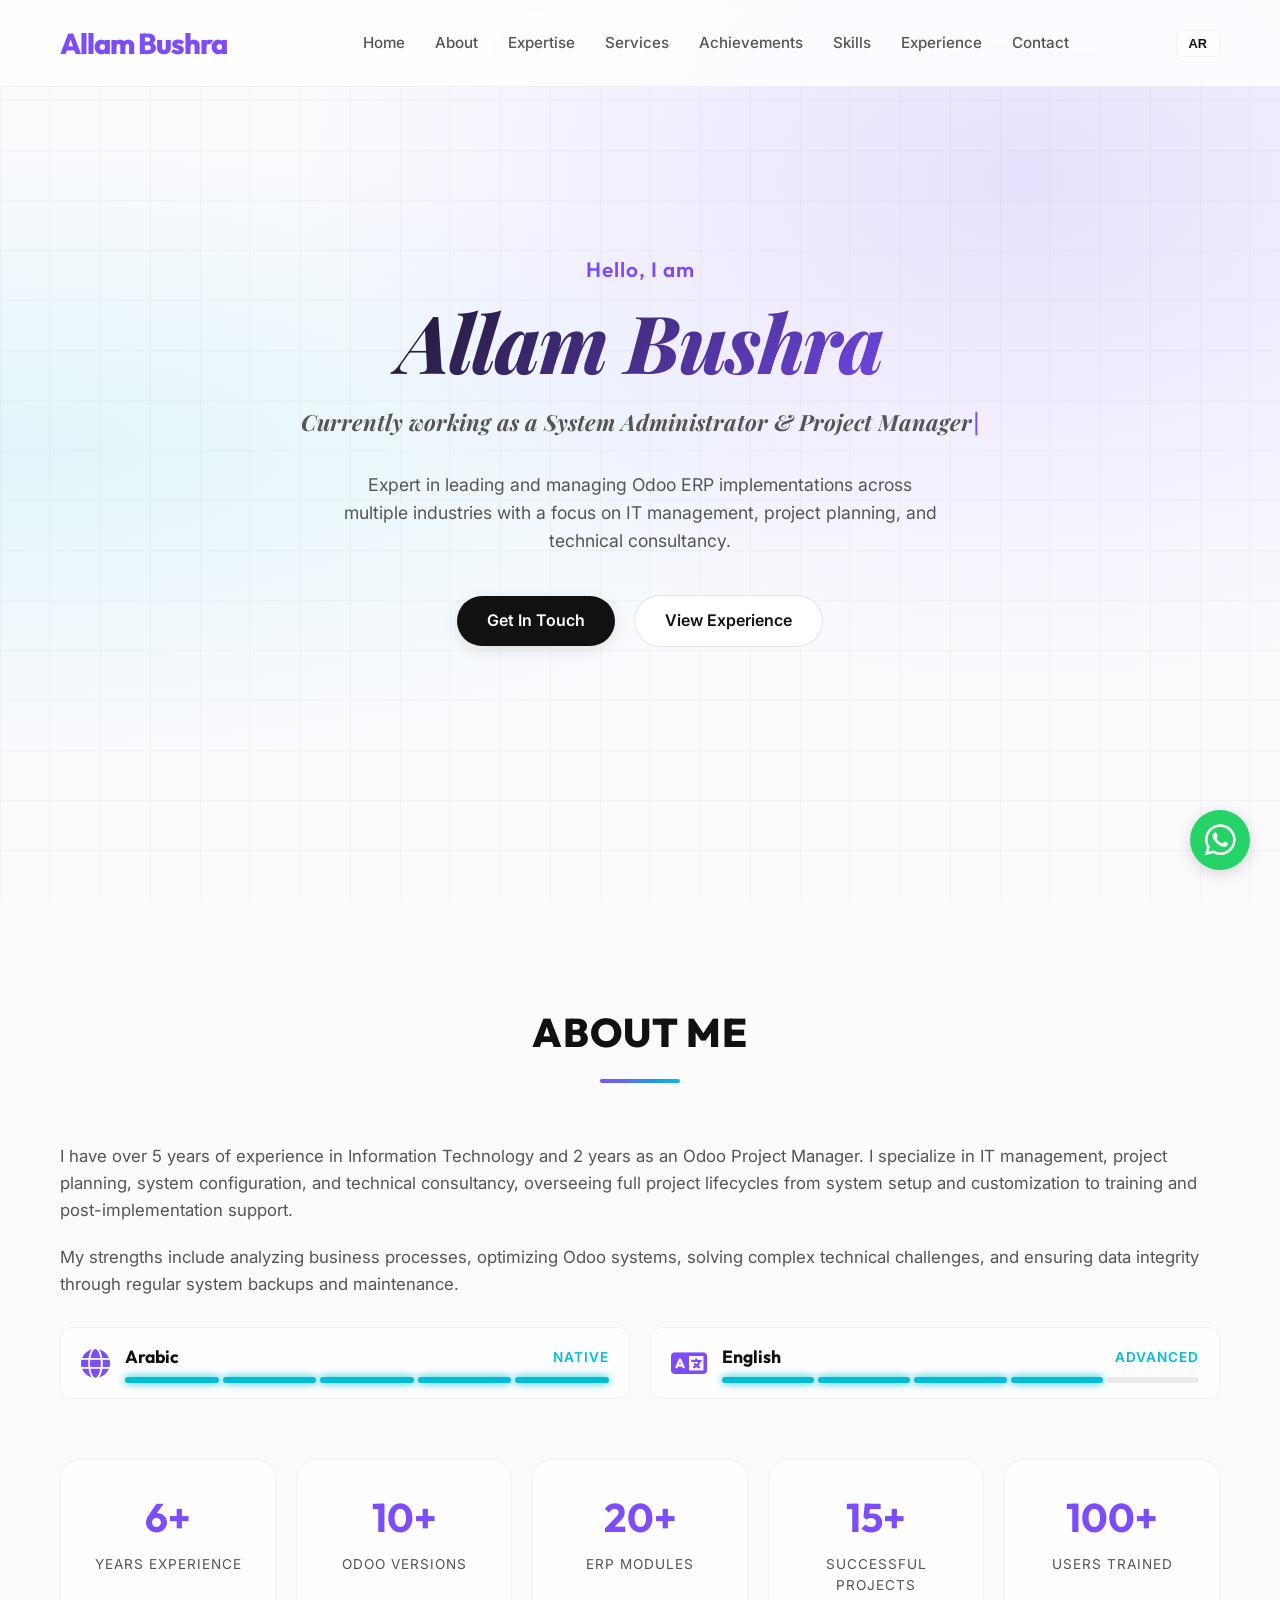
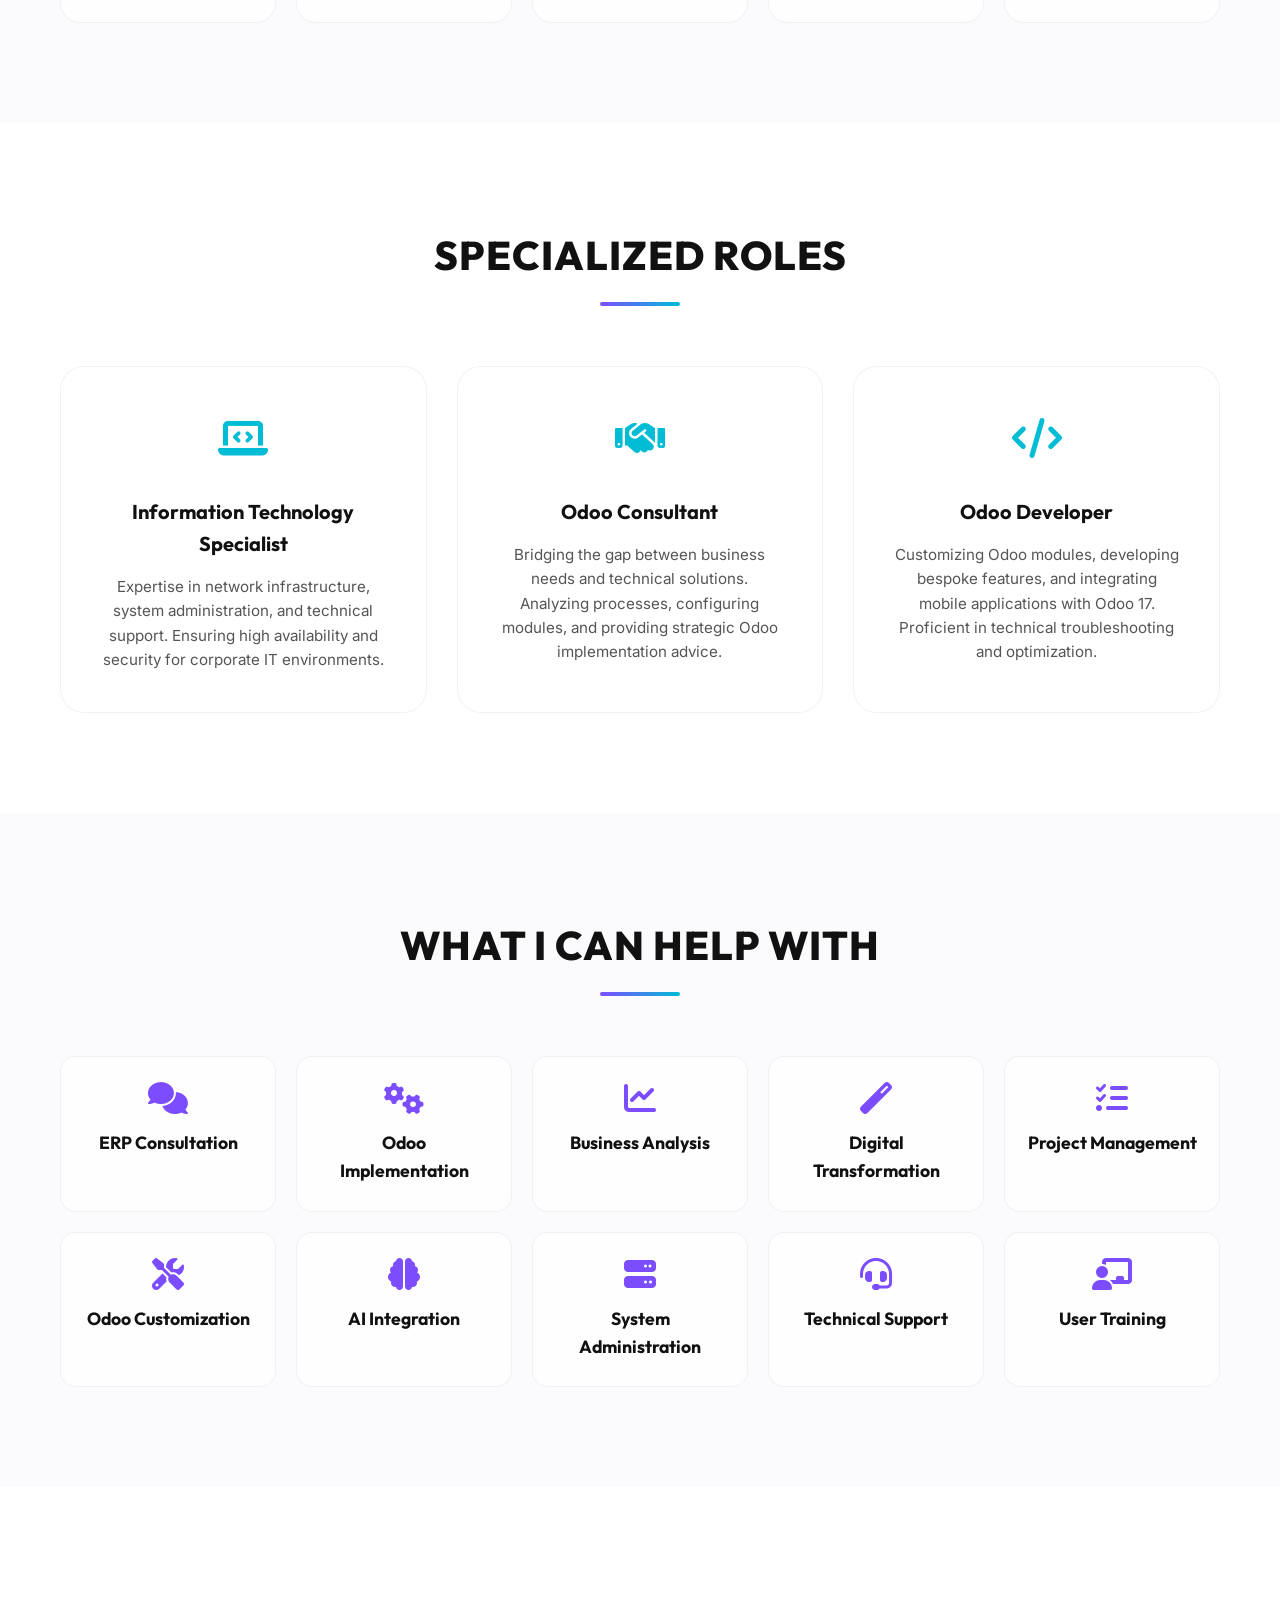
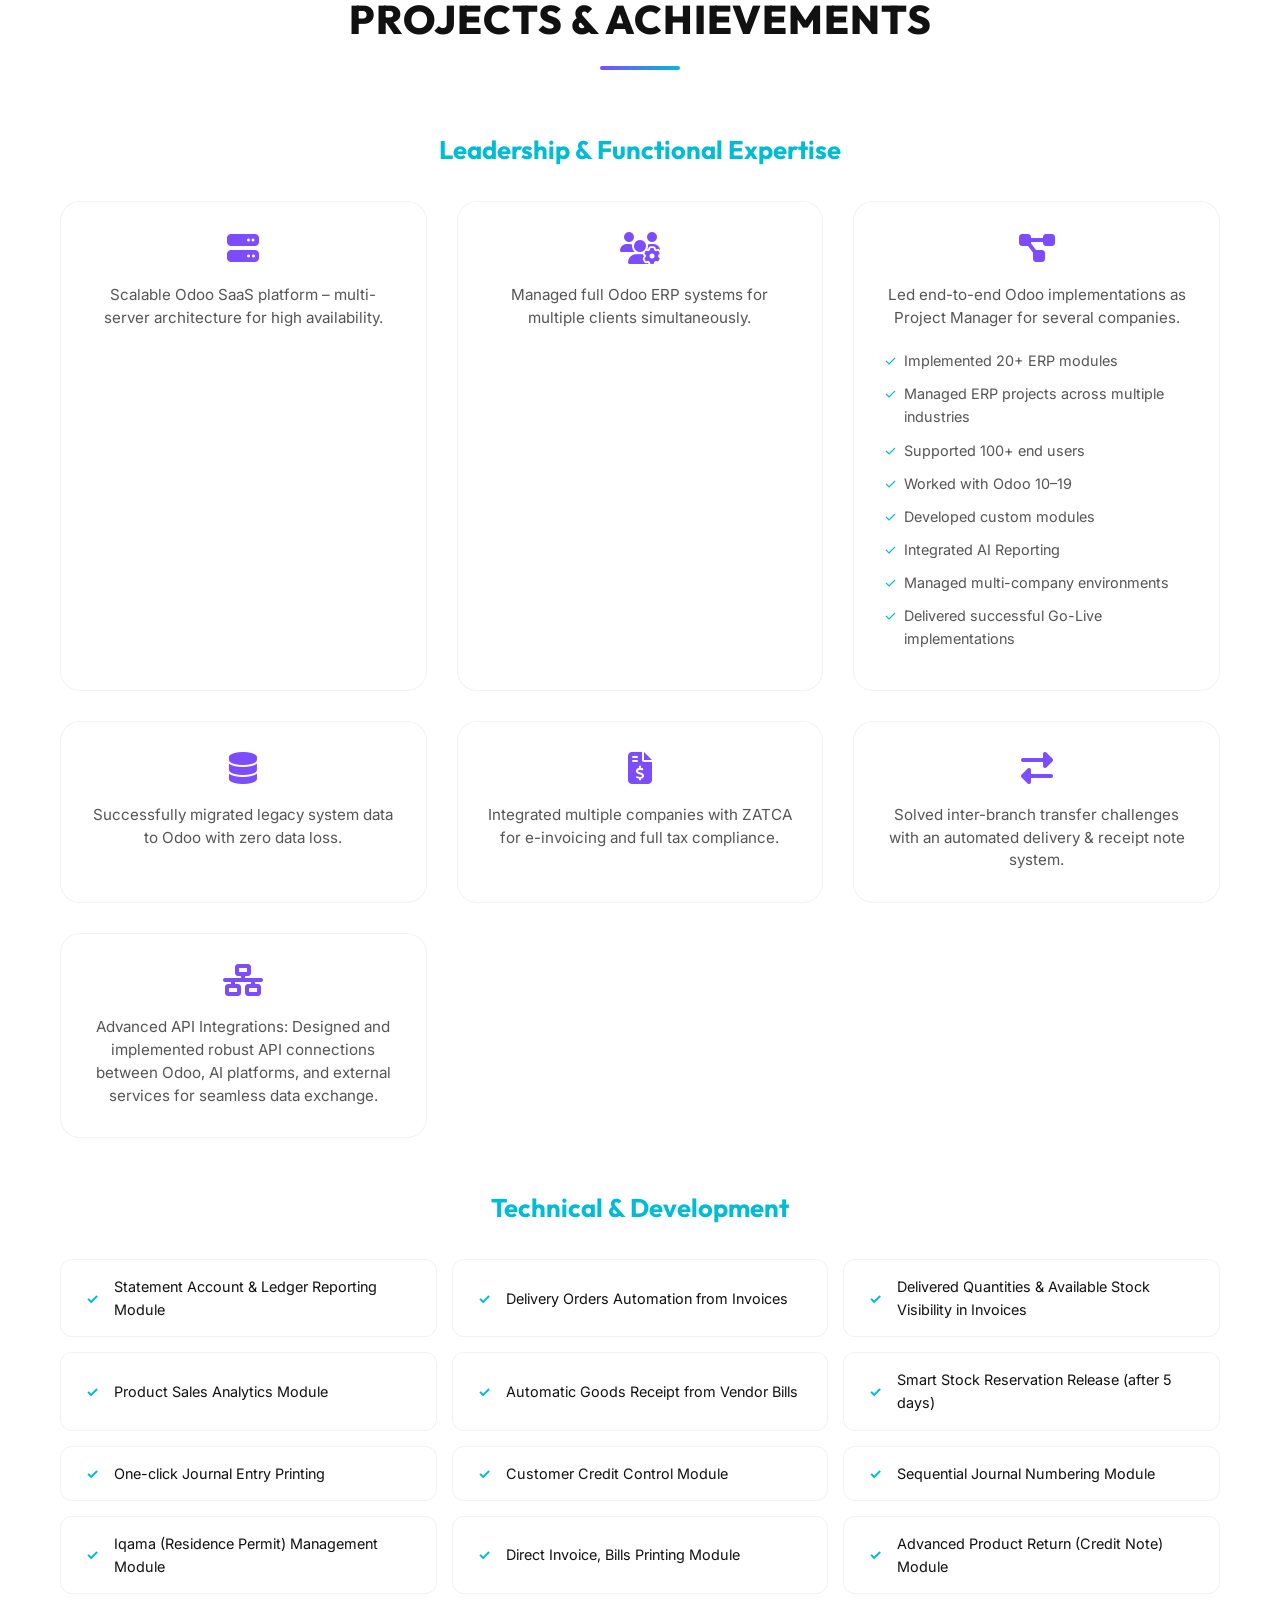
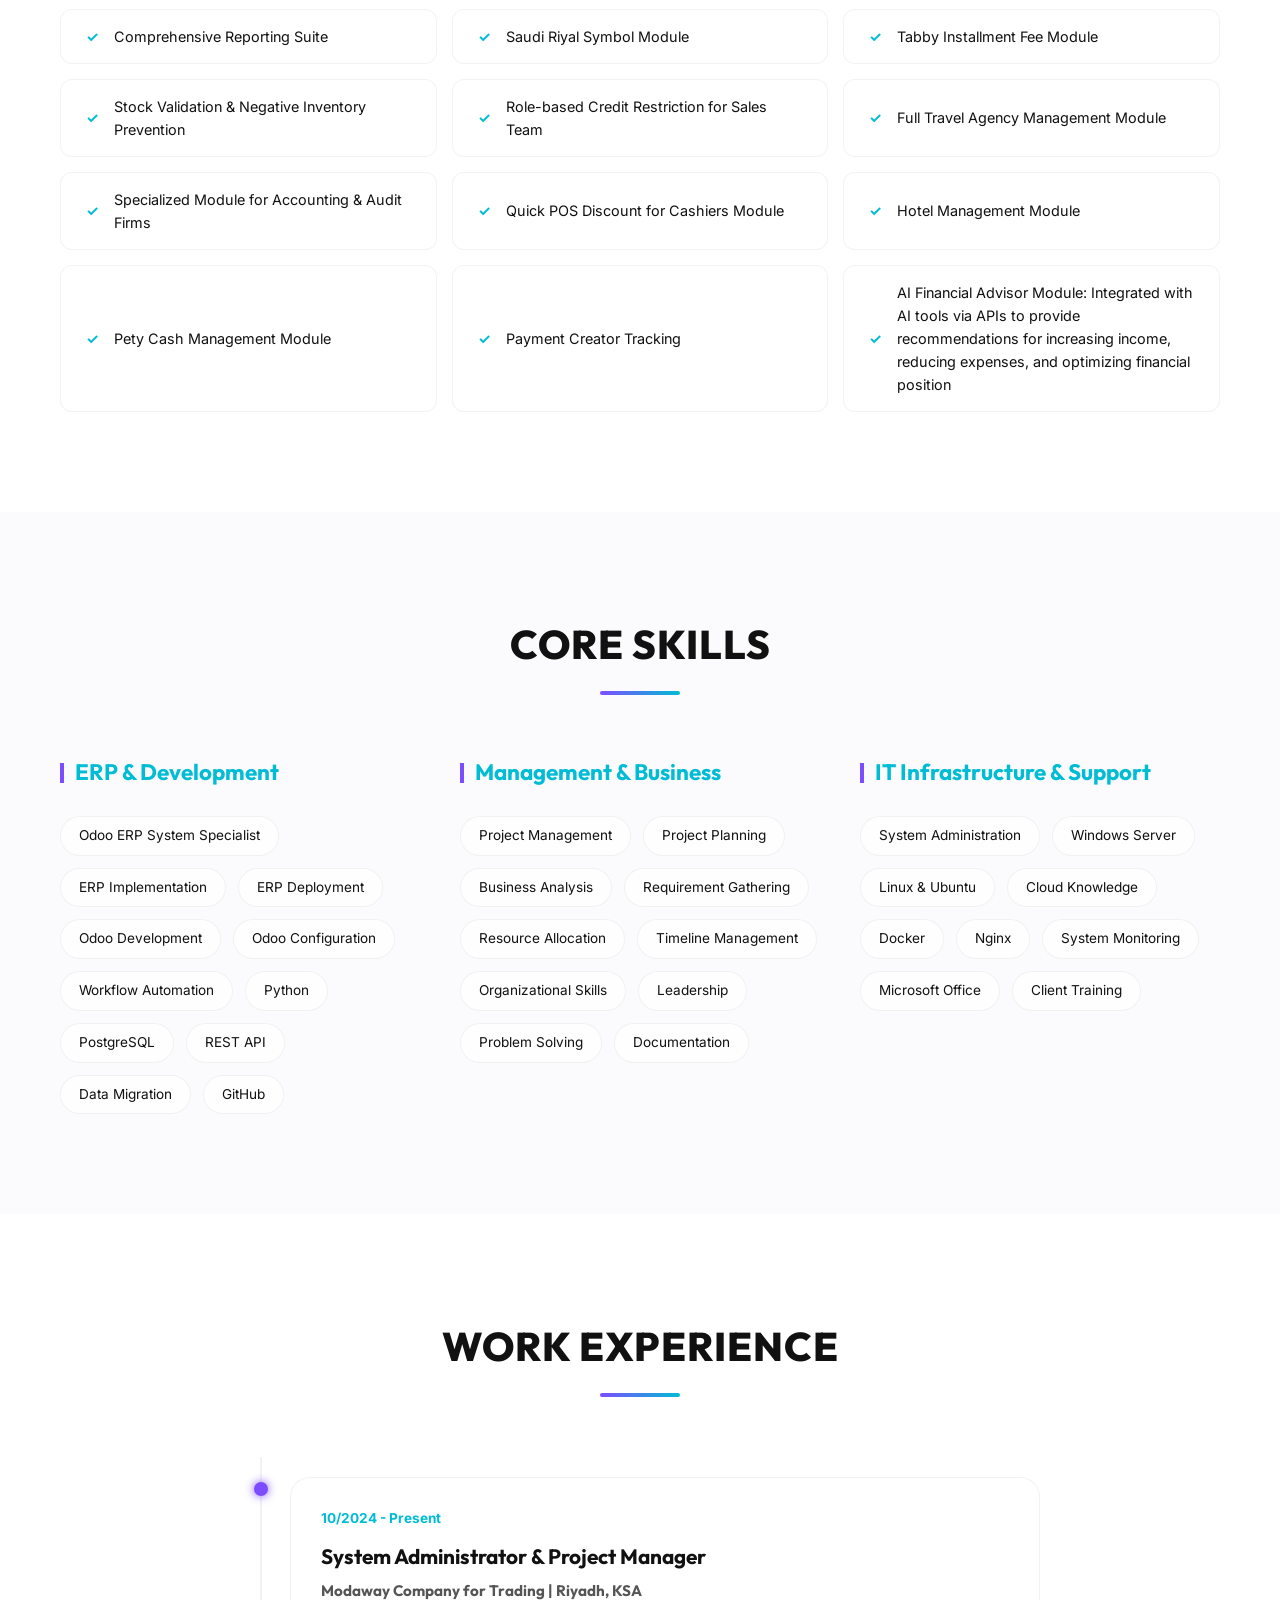
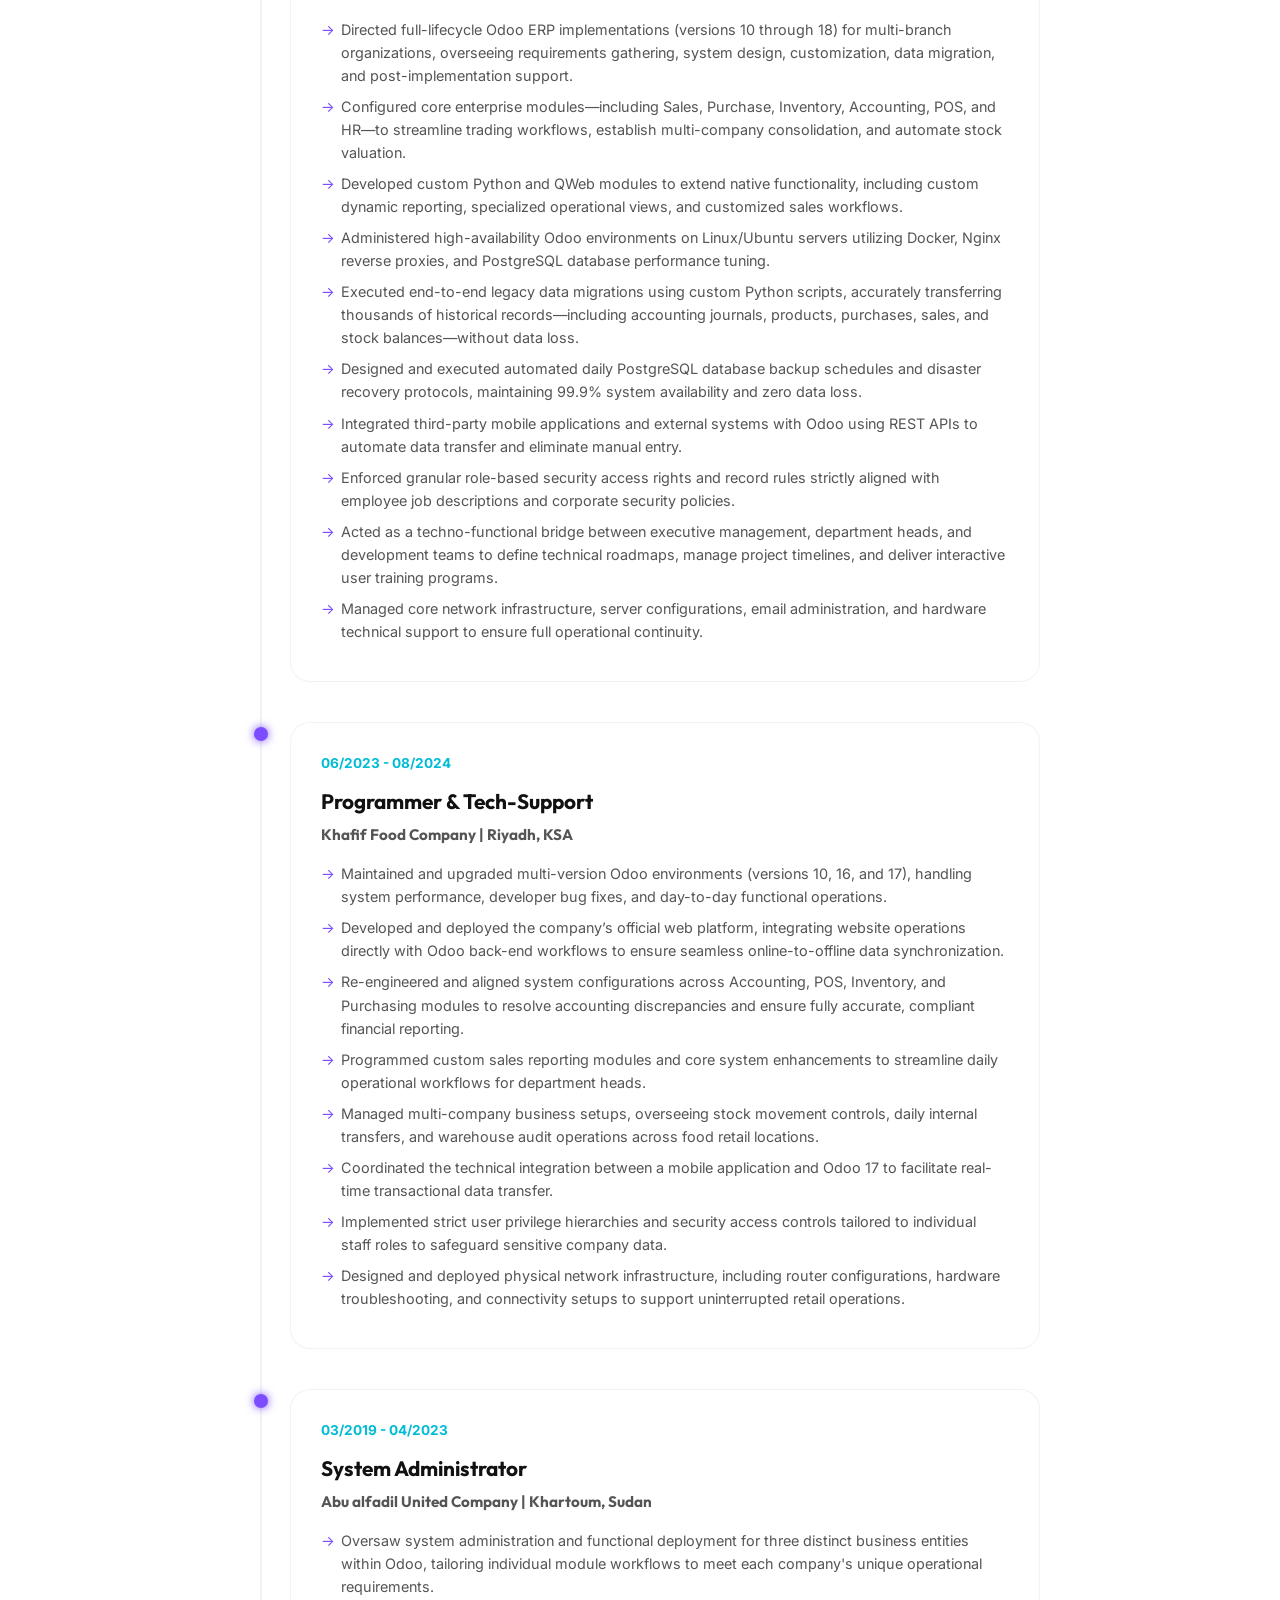
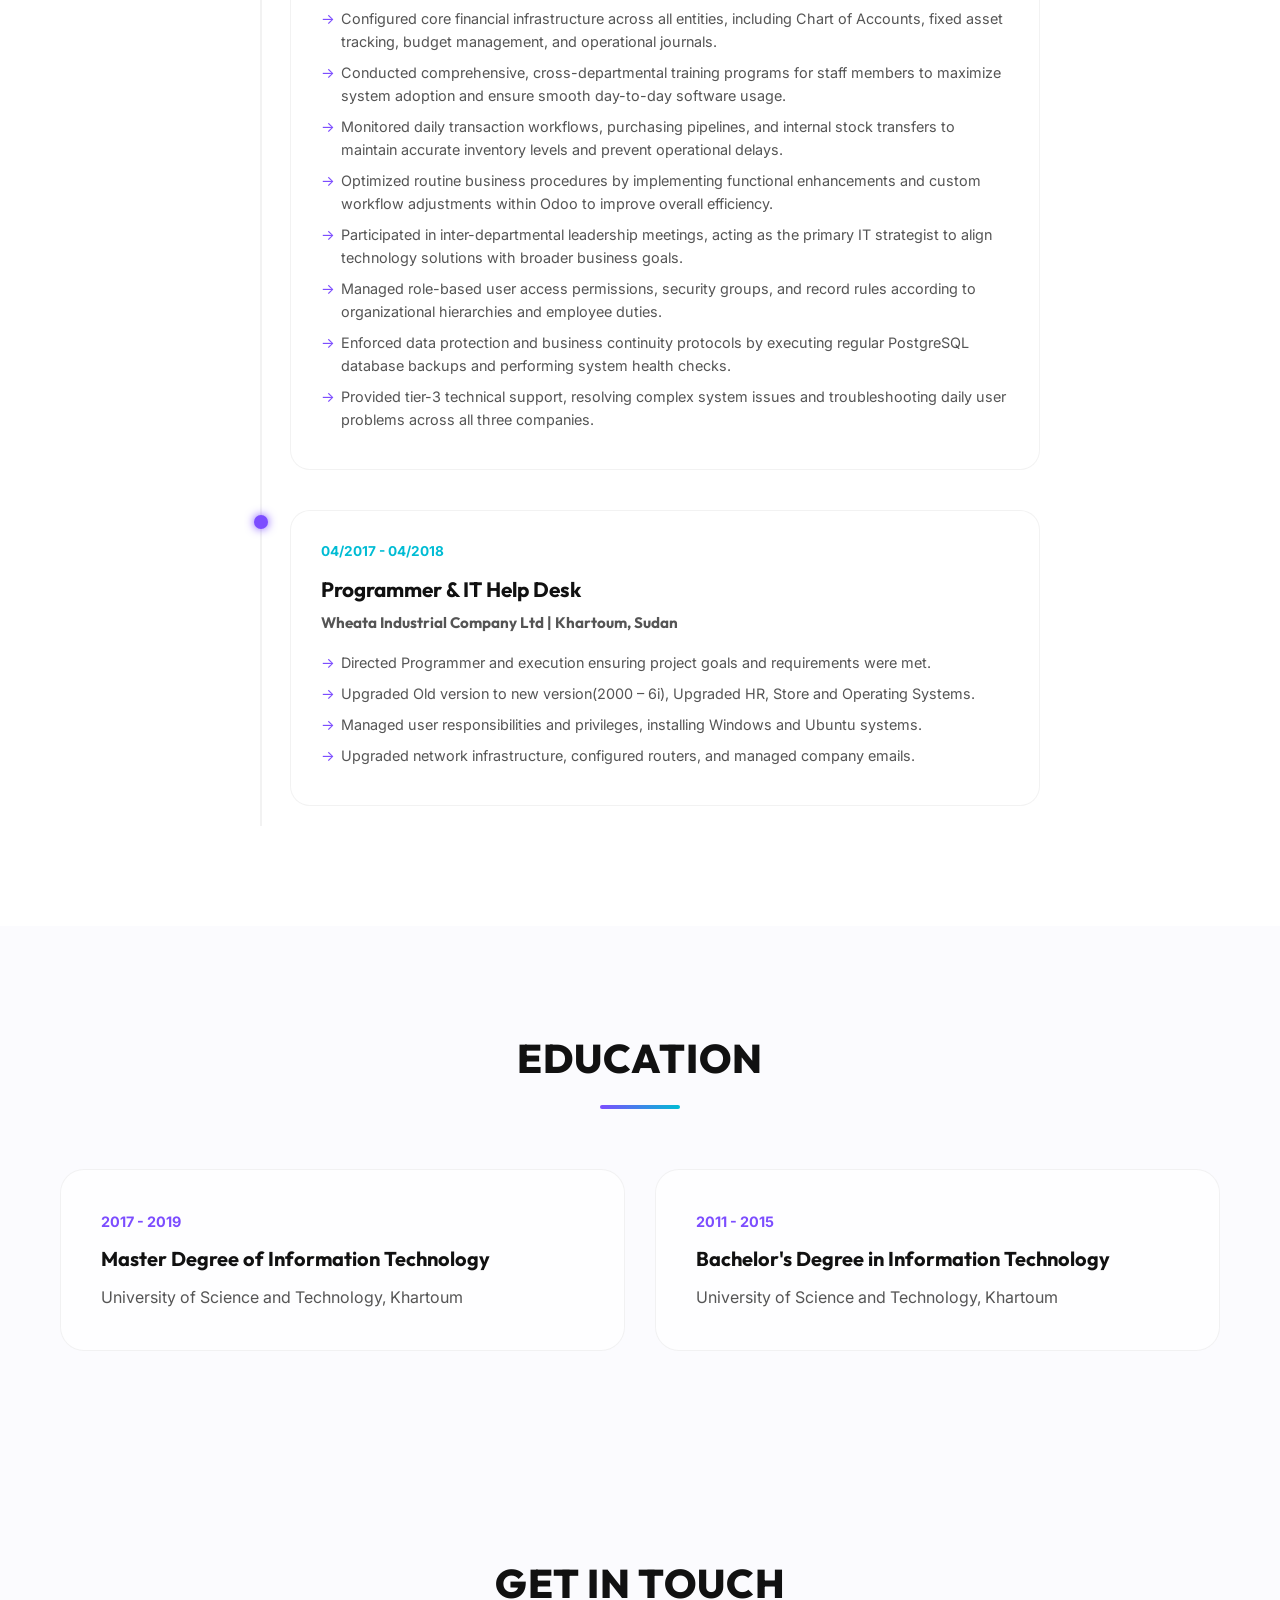
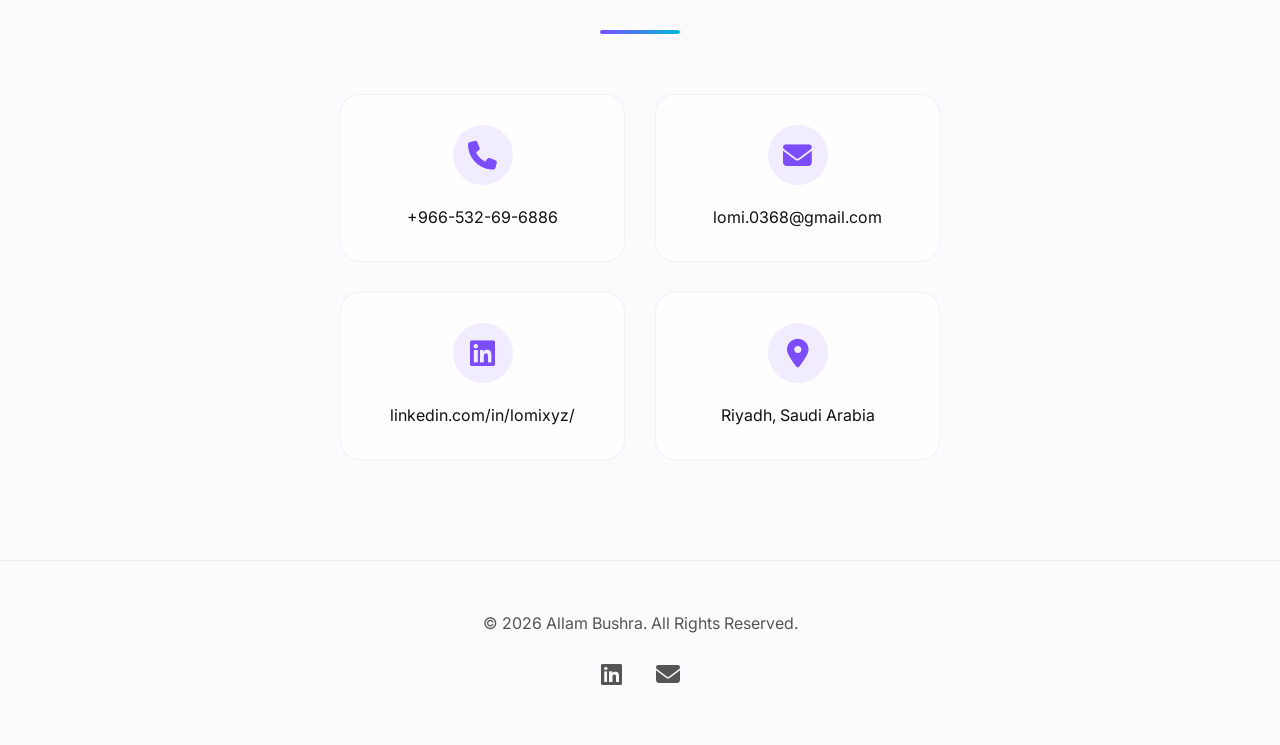
==== commit 78aa661a: "Add files via upload added the whatsapp icon" ====
--- a/index.html
+++ b/index.html
@@ -349,10 +349,16 @@
                         <h3 data-en="System Administrator & Project Manager" data-ar="مسؤول النظام ومدير مشروع">System Administrator & Project Manager</h3>
                         <h4 data-en="Modaway Company for Trading | Riyadh, KSA" data-ar="شركة طريق الموضة للتجارة | الرياض، المملكة العربية السعودية">Modaway Company for Trading | Riyadh, KSA</h4>
                         <ul>
-                            <li data-en="Led and managed the implementation of Odoo ERP projects for various organizations." data-ar="قيادة وإدارة تنفيذ مشاريع أودو ERP لمختلف المنظمات.">Led and managed the implementation of Odoo ERP projects for various organizations.</li>
-                            <li data-en="Oversaw full project lifecycle from planning to go-live." data-ar="الإشراف على دورة حياة المشروع الكاملة من التخطيط إلى التشغيل.">Oversaw full project lifecycle from planning to go-live.</li>
-                            <li data-en="Acted as technical consultant on best practices and system optimization." data-ar="العمل كمستشار فني لأفضل الممارسات وتحسين الأنظمة.">Acted as technical consultant on best practices and system optimization.</li>
-                            <li data-en="Experienced with Odoo versions 10 up to 17 (Enterprise & Community)." data-ar="خبرة في إصدارات أودو من 10 إلى 17 (نسخ المؤسسات والمجتمع).">Experienced with Odoo versions 10 up to 17 (Enterprise & Community).</li>
+                            <li data-en="Directed full-lifecycle Odoo ERP implementations (versions 10 through 18) for multi-branch organizations, overseeing requirements gathering, system design, customization, data migration, and post-implementation support." data-ar="إدارة وتنفيذ دورة الحياة الكاملة لأنظمة Odoo ERP (الإصدارات 10 إلى 18) للمؤسسات متعددة الفروع، مع الإشراف على جمع المتطلبات، وتصميم النظام، والتخصيص، وترحيل البيانات، ودعم ما بعد التنفيذ.">Directed full-lifecycle Odoo ERP implementations (versions 10 through 18) for multi-branch organizations, overseeing requirements gathering, system design, customization, data migration, and post-implementation support.</li>
+                            <li data-en="Configured core enterprise modules—including Sales, Purchase, Inventory, Accounting, POS, and HR—to streamline trading workflows, establish multi-company consolidation, and automate stock valuation." data-ar="تكوين وحدات المؤسسة الأساسية—بما في ذلك المبيعات، والمشتريات، والمخزون، والمحاسبة، ونقاط البيع، والموارد البشرية—لتبسيط مسارات عمل التداول، وتأسيس دمج متعدد الشركات، وأتمتة تقييم المخزون.">Configured core enterprise modules—including Sales, Purchase, Inventory, Accounting, POS, and HR—to streamline trading workflows, establish multi-company consolidation, and automate stock valuation.</li>
+                            <li data-en="Developed custom Python and QWeb modules to extend native functionality, including custom dynamic reporting, specialized operational views, and customized sales workflows." data-ar="تطوير وحدات مخصصة باستخدام Python و QWeb لتوسيع الوظائف الأصلية، بما في ذلك إعداد التقارير الديناميكية المخصصة، وطرق العرض التشغيلية المتخصصة، ومسارات عمل المبيعات المخصصة.">Developed custom Python and QWeb modules to extend native functionality, including custom dynamic reporting, specialized operational views, and customized sales workflows.</li>
+                            <li data-en="Administered high-availability Odoo environments on Linux/Ubuntu servers utilizing Docker, Nginx reverse proxies, and PostgreSQL database performance tuning." data-ar="إدارة بيئات Odoo عالية التوفر على خوادم Linux/Ubuntu باستخدام Docker و Nginx كوكيل عكسي (Reverse Proxy) وضبط أداء قاعدة بيانات PostgreSQL.">Administered high-availability Odoo environments on Linux/Ubuntu servers utilizing Docker, Nginx reverse proxies, and PostgreSQL database performance tuning.</li>
+                            <li data-en="Executed end-to-end legacy data migrations using custom Python scripts, accurately transferring thousands of historical records—including accounting journals, products, purchases, sales, and stock balances—without data loss." data-ar="تنفيذ عمليات ترحيل بيانات الأنظمة القديمة الشاملة باستخدام نصوص Python المخصصة، ونقل آلاف السجلات التاريخية بدقة—بما في ذلك القيود المحاسبية، والمنتجات، والمشتريات، والمبيعات، وأرصدة المخزون—بدون فقدان للبيانات.">Executed end-to-end legacy data migrations using custom Python scripts, accurately transferring thousands of historical records—including accounting journals, products, purchases, sales, and stock balances—without data loss.</li>
+                            <li data-en="Designed and executed automated daily PostgreSQL database backup schedules and disaster recovery protocols, maintaining 99.9% system availability and zero data loss." data-ar="تصميم وتنفيذ جداول النسخ الاحتياطي اليومية التلقائية لقاعدة بيانات PostgreSQL وبروتوكولات التعافي من الكوارث، مما يحافظ على توافر النظام بنسبة 99.9% مع ضمان عدم فقدان البيانات.">Designed and executed automated daily PostgreSQL database backup schedules and disaster recovery protocols, maintaining 99.9% system availability and zero data loss.</li>
+                            <li data-en="Integrated third-party mobile applications and external systems with Odoo using REST APIs to automate data transfer and eliminate manual entry." data-ar="دمج تطبيقات الهاتف المحمول للجهات الخارجية والأنظمة الخارجية مع Odoo باستخدام واجهات برمجة التطبيقات REST لأتمتة نقل البيانات وتقليل الإدخال اليدوي.">Integrated third-party mobile applications and external systems with Odoo using REST APIs to automate data transfer and eliminate manual entry.</li>
+                            <li data-en="Enforced granular role-based security access rights and record rules strictly aligned with employee job descriptions and corporate security policies." data-ar="تطبيق حقوق وصول أمنية دقيقة قائمة على الأدوار وقواعد سجلات تتماشى تمامًا مع التوصيف الوظيفي للموظفين وسياسات أمن الشركة.">Enforced granular role-based security access rights and record rules strictly aligned with employee job descriptions and corporate security policies.</li>
+                            <li data-en="Acted as a techno-functional bridge between executive management, department heads, and development teams to define technical roadmaps, manage project timelines, and deliver interactive user training programs." data-ar="العمل كحلقة وصل تقنية ووظيفية بين الإدارة التنفيذية ورؤساء الأقسام وفرق التطوير لتحديد خارطة الطريق الفنية، وإدارة الجداول الزمنية للمشاريع، وتقديم برامج تدريب تفاعلية للمستخدمين.">Acted as a techno-functional bridge between executive management, department heads, and development teams to define technical roadmaps, manage project timelines, and deliver interactive user training programs.</li>
+                            <li data-en="Managed core network infrastructure, server configurations, email administration, and hardware technical support to ensure full operational continuity." data-ar="إدارة البنية التحتية الأساسية للشبكة، وتكوينات الخوادم، وإدارة البريد الإلكتروني، والدعم الفني للأجهزة لضمان استمرارية العمليات بالكامل.">Managed core network infrastructure, server configurations, email administration, and hardware technical support to ensure full operational continuity.</li>
                         </ul>
                     </div>
                 </div>
@@ -363,9 +369,14 @@
                         <h3 data-en="Programmer & Tech-Support" data-ar="مبرمج ودعم فني">Programmer & Tech-Support</h3>
                         <h4 data-en="Khafif Food Company | Riyadh, KSA" data-ar="شركة خفيف للمواد الغذائية | الرياض، المملكة العربية السعودية">Khafif Food Company | Riyadh, KSA</h4>
                         <ul>
-                            <li data-en="Developed 3 Modules for Sales Department to handle reporting." data-ar="تطوير 3 وحدات لقسم المبيعات للتعامل مع التقارير.">Developed 3 Modules for Sales Department to handle reporting.</li>
-                            <li data-en="Oversaw developing and integrating a mobile application with Odoo 17." data-ar="الإشراف على تطوير ودمج تطبيق الهاتف المحمول مع أودو 17.">Oversaw developing and integrating a mobile application with Odoo 17.</li>
-                            <li data-en="Installed main Odoo modules including Accounting, POS, Sales, and Purchase." data-ar="تثبيت وحدات أودو الرئيسية بما في ذلك المحاسبة، ونقاط البيع، والمبيعات، والمشتريات.">Installed main Odoo modules including Accounting, POS, Sales, and Purchase.</li>
+                            <li data-en="Maintained and upgraded multi-version Odoo environments (versions 10, 16, and 17), handling system performance, developer bug fixes, and day-to-day functional operations." data-ar="صيانة وترقية بيئات Odoo متعددة الإصدارات (الإصدارات 10 و 16 و 17)، والتعامل مع أداء النظام وإصلاحات أخطاء المطورين والعمليات الوظيفية اليومية.">Maintained and upgraded multi-version Odoo environments (versions 10, 16, and 17), handling system performance, developer bug fixes, and day-to-day functional operations.</li>
+                            <li data-en="Developed and deployed the company’s official web platform, integrating website operations directly with Odoo back-end workflows to ensure seamless online-to-offline data synchronization." data-ar="تطوير ونشر المنصة الإلكترونية الرسمية للشركة، ودمج عمليات الموقع مباشرة مع مسارات عمل Odoo الخلفية لضمان مزامنة البيانات بسلاسة بين العمليات الإلكترونية والتقليدية.">Developed and deployed the company’s official web platform, integrating website operations directly with Odoo back-end workflows to ensure seamless online-to-offline data synchronization.</li>
+                            <li data-en="Re-engineered and aligned system configurations across Accounting, POS, Inventory, and Purchasing modules to resolve accounting discrepancies and ensure fully accurate, compliant financial reporting." data-ar="إعادة هندسة وتوجيه تكوينات النظام عبر وحدات المحاسبة، ونقاط البيع، والمخزون، والمشتريات لحل التناقضات المحاسبية وضمان تقارير مالية دقيقة ومتوافقة تمامًا.">Re-engineered and aligned system configurations across Accounting, POS, Inventory, and Purchasing modules to resolve accounting discrepancies and ensure fully accurate, compliant financial reporting.</li>
+                            <li data-en="Programmed custom sales reporting modules and core system enhancements to streamline daily operational workflows for department heads." data-ar="برمجة وحدات تقارير مبيعات مخصصة وتحسينات على النظام الأساسي لتبسيط مسارات العمل التشغيلية اليومية لرؤساء الأقسام.">Programmed custom sales reporting modules and core system enhancements to streamline daily operational workflows for department heads.</li>
+                            <li data-en="Managed multi-company business setups, overseeing stock movement controls, daily internal transfers, and warehouse audit operations across food retail locations." data-ar="إدارة إعدادات الأعمال متعددة الشركات، والإشراف على ضوابط حركة المخزون، والتحويلات الداخلية اليومية، وعمليات تدقيق المستودعات عبر مواقع بيع الأغذية بالتجزئة.">Managed multi-company business setups, overseeing stock movement controls, daily internal transfers, and warehouse audit operations across food retail locations.</li>
+                            <li data-en="Coordinated the technical integration between a mobile application and Odoo 17 to facilitate real-time transactional data transfer." data-ar="تنسيق التكامل الفني بين تطبيق هاتف محمول و Odoo 17 لتسهيل نقل بيانات المعاملات في الوقت الفعلي.">Coordinated the technical integration between a mobile application and Odoo 17 to facilitate real-time transactional data transfer.</li>
+                            <li data-en="Implemented strict user privilege hierarchies and security access controls tailored to individual staff roles to safeguard sensitive company data." data-ar="تنفيذ تسلسلات هرمية صارمة لامتيازات المستخدمين وضوابط الوصول الأمني المخصصة لأدوار الموظفين الفردية لحماية بيانات الشركة الحساسة.">Implemented strict user privilege hierarchies and security access controls tailored to individual staff roles to safeguard sensitive company data.</li>
+                            <li data-en="Designed and deployed physical network infrastructure, including router configurations, hardware troubleshooting, and connectivity setups to support uninterrupted retail operations." data-ar="تصميم ونشر البنية التحتية للشبكة المادية، بما في ذلك تكوينات الموجهات، واكتشاف أخطاء الأجهزة وإصلاحها، وإعدادات الاتصال لدعم عمليات البيع بالتجزئة دون انقطاع.">Designed and deployed physical network infrastructure, including router configurations, hardware troubleshooting, and connectivity setups to support uninterrupted retail operations.</li>
                         </ul>
                     </div>
                 </div>
@@ -376,9 +387,15 @@
                         <h3 data-en="System Administrator" data-ar="مدير نظام">System Administrator</h3>
                         <h4 data-en="Abu alfadil United Company | Khartoum, Sudan" data-ar="شركة أبو الفضل المتحدة | الخرطوم، السودان">Abu alfadil United Company | Khartoum, Sudan</h4>
                         <ul>
-                            <li data-en="Installed and configured all main Odoo modules to ensure smooth operations." data-ar="تثبيت وتكوين جميع وحدات أودو الرئيسية لضمان سلاسة العمليات.">Installed and configured all main Odoo modules to ensure smooth operations.</li>
-                            <li data-en="Managed system permissions and supervised daily database backups." data-ar="إدارة أذونات النظام والإشراف على النسخ الاحتياطي اليومي لقاعدة البيانات.">Managed system permissions and supervised daily database backups.</li>
-                            <li data-en="Trained all company employees on effective Odoo usage." data-ar="تدريب جميع موظفي الشركة على الاستخدام الفعال لأودو.">Trained all company employees on effective Odoo usage.</li>
+                            <li data-en="Oversaw system administration and functional deployment for three distinct business entities within Odoo, tailoring individual module workflows to meet each company's unique operational requirements." data-ar="الإشراف على إدارة النظام والنشر الوظيفي لثلاث كيانات تجارية متميزة داخل Odoo، وتخصيص مسارات عمل الوحدات الفردية لتلبية المتطلبات التشغيلية الفريدة لكل شركة.">Oversaw system administration and functional deployment for three distinct business entities within Odoo, tailoring individual module workflows to meet each company's unique operational requirements.</li>
+                            <li data-en="Configured core financial infrastructure across all entities, including Chart of Accounts, fixed asset tracking, budget management, and operational journals." data-ar="تكوين البنية التحتية المالية الأساسية عبر جميع الكيانات، بما في ذلك شجرة الحسابات، وتتبع الأصول الثابتة، وإدارة الميزانية، واليوميات التشغيلية.">Configured core financial infrastructure across all entities, including Chart of Accounts, fixed asset tracking, budget management, and operational journals.</li>
+                            <li data-en="Conducted comprehensive, cross-departmental training programs for staff members to maximize system adoption and ensure smooth day-to-day software usage." data-ar="إجراء برامج تدريب شاملة عبر الأقسام للموظفين لزيادة تبني النظام وضمان استخدام البرنامج بسلاسة يوميًا.">Conducted comprehensive, cross-departmental training programs for staff members to maximize system adoption and ensure smooth day-to-day software usage.</li>
+                            <li data-en="Monitored daily transaction workflows, purchasing pipelines, and internal stock transfers to maintain accurate inventory levels and prevent operational delays." data-ar="مراقبة مسارات عمل المعاملات اليومية، وسلاسل المشتريات، والتحويلات الداخلية للمخزون للحفاظ على مستويات مخزون دقيقة ومنع التأخيرات التشغيلية.">Monitored daily transaction workflows, purchasing pipelines, and internal stock transfers to maintain accurate inventory levels and prevent operational delays.</li>
+                            <li data-en="Optimized routine business procedures by implementing functional enhancements and custom workflow adjustments within Odoo to improve overall efficiency." data-ar="تحسين إجراءات العمل الروتينية من خلال تنفيذ تحسينات وظيفية وتعديلات مخصصة لمسارات العمل داخل Odoo لتحسين الكفاءة العامة.">Optimized routine business procedures by implementing functional enhancements and custom workflow adjustments within Odoo to improve overall efficiency.</li>
+                            <li data-en="Participated in inter-departmental leadership meetings, acting as the primary IT strategist to align technology solutions with broader business goals." data-ar="المشاركة في اجتماعات القيادة بين الأقسام، والعمل كخبير استراتيجي رئيسي لتكنولوجيا المعلومات لمواءمة حلول التكنولوجيا مع أهداف العمل الأوسع.">Participated in inter-departmental leadership meetings, acting as the primary IT strategist to align technology solutions with broader business goals.</li>
+                            <li data-en="Managed role-based user access permissions, security groups, and record rules according to organizational hierarchies and employee duties." data-ar="إدارة أذونات وصول المستخدمين القائمة على الأدوار، ومجموعات الأمان، وقواعد السجلات وفقًا للتسلسلات الهرمية التنظيمية وواجبات الموظفين.">Managed role-based user access permissions, security groups, and record rules according to organizational hierarchies and employee duties.</li>
+                            <li data-en="Enforced data protection and business continuity protocols by executing regular PostgreSQL database backups and performing system health checks." data-ar="فرض بروتوكولات حماية البيانات واستمرارية الأعمال من خلال تنفيذ نسخ احتياطية منتظمة لقاعدة بيانات PostgreSQL وإجراء فحوصات صحة النظام.">Enforced data protection and business continuity protocols by executing regular PostgreSQL database backups and performing system health checks.</li>
+                            <li data-en="Provided tier-3 technical support, resolving complex system issues and troubleshooting daily user problems across all three companies." data-ar="تقديم الدعم الفني من المستوى الثالث، وحل مشكلات النظام المعقدة، واكتشاف مشاكل المستخدمين اليومية وإصلاحها عبر الشركات الثلاث.">Provided tier-3 technical support, resolving complex system issues and troubleshooting daily user problems across all three companies.</li>
                         </ul>
                     </div>
                 </div>
@@ -459,7 +476,10 @@
             </div>
         </div>
     </footer>
-
     <script src="script.js"></script>
+    <!-- WhatsApp Floating Button -->
+    <a href="https://wa.me/966532696886" target="_blank" class="whatsapp-btn" aria-label="Chat on WhatsApp">
+        <i class="fab fa-whatsapp"></i>
+    </a>
 </body>
 </html>
--- a/style.css
+++ b/style.css
@@ -261,11 +261,11 @@
 }
 
 .hero-content h3 {
-    font-size: 1.2rem;
+    font-size: 1.4rem;
+    font-family: 'Playfair Display', serif;
+    font-style: italic;
     color: var(--text-muted);
     margin-bottom: 30px;
-    letter-spacing: 2px;
-    text-transform: uppercase;
     display: inline-block;
 }
 
@@ -1066,3 +1066,48 @@
         padding: 60px 0;
     }
 }
+
+/* WhatsApp Floating Button */
+.whatsapp-btn {
+    position: fixed;
+    bottom: 30px;
+    right: 30px;
+    width: 60px;
+    height: 60px;
+    background-color: #25d366;
+    color: #fff;
+    border-radius: 50%;
+    display: flex;
+    align-items: center;
+    justify-content: center;
+    font-size: 35px;
+    box-shadow: 0px 4px 15px rgba(0, 0, 0, 0.15);
+    z-index: 1000;
+    transition: all 0.3s ease;
+    text-decoration: none;
+    animation: pulse-whatsapp 2s infinite;
+}
+
+.whatsapp-btn:hover {
+    transform: scale(1.1);
+    box-shadow: 0px 6px 20px rgba(0, 0, 0, 0.2);
+    color: #fff;
+}
+
+@keyframes pulse-whatsapp {
+    0% {
+        box-shadow: 0 0 0 0 rgba(37, 211, 102, 0.7);
+    }
+    70% {
+        box-shadow: 0 0 0 15px rgba(37, 211, 102, 0);
+    }
+    100% {
+        box-shadow: 0 0 0 0 rgba(37, 211, 102, 0);
+    }
+}
+
+/* Switch side for RTL mode */
+body.rtl .whatsapp-btn {
+    right: auto;
+    left: 30px;
+}
